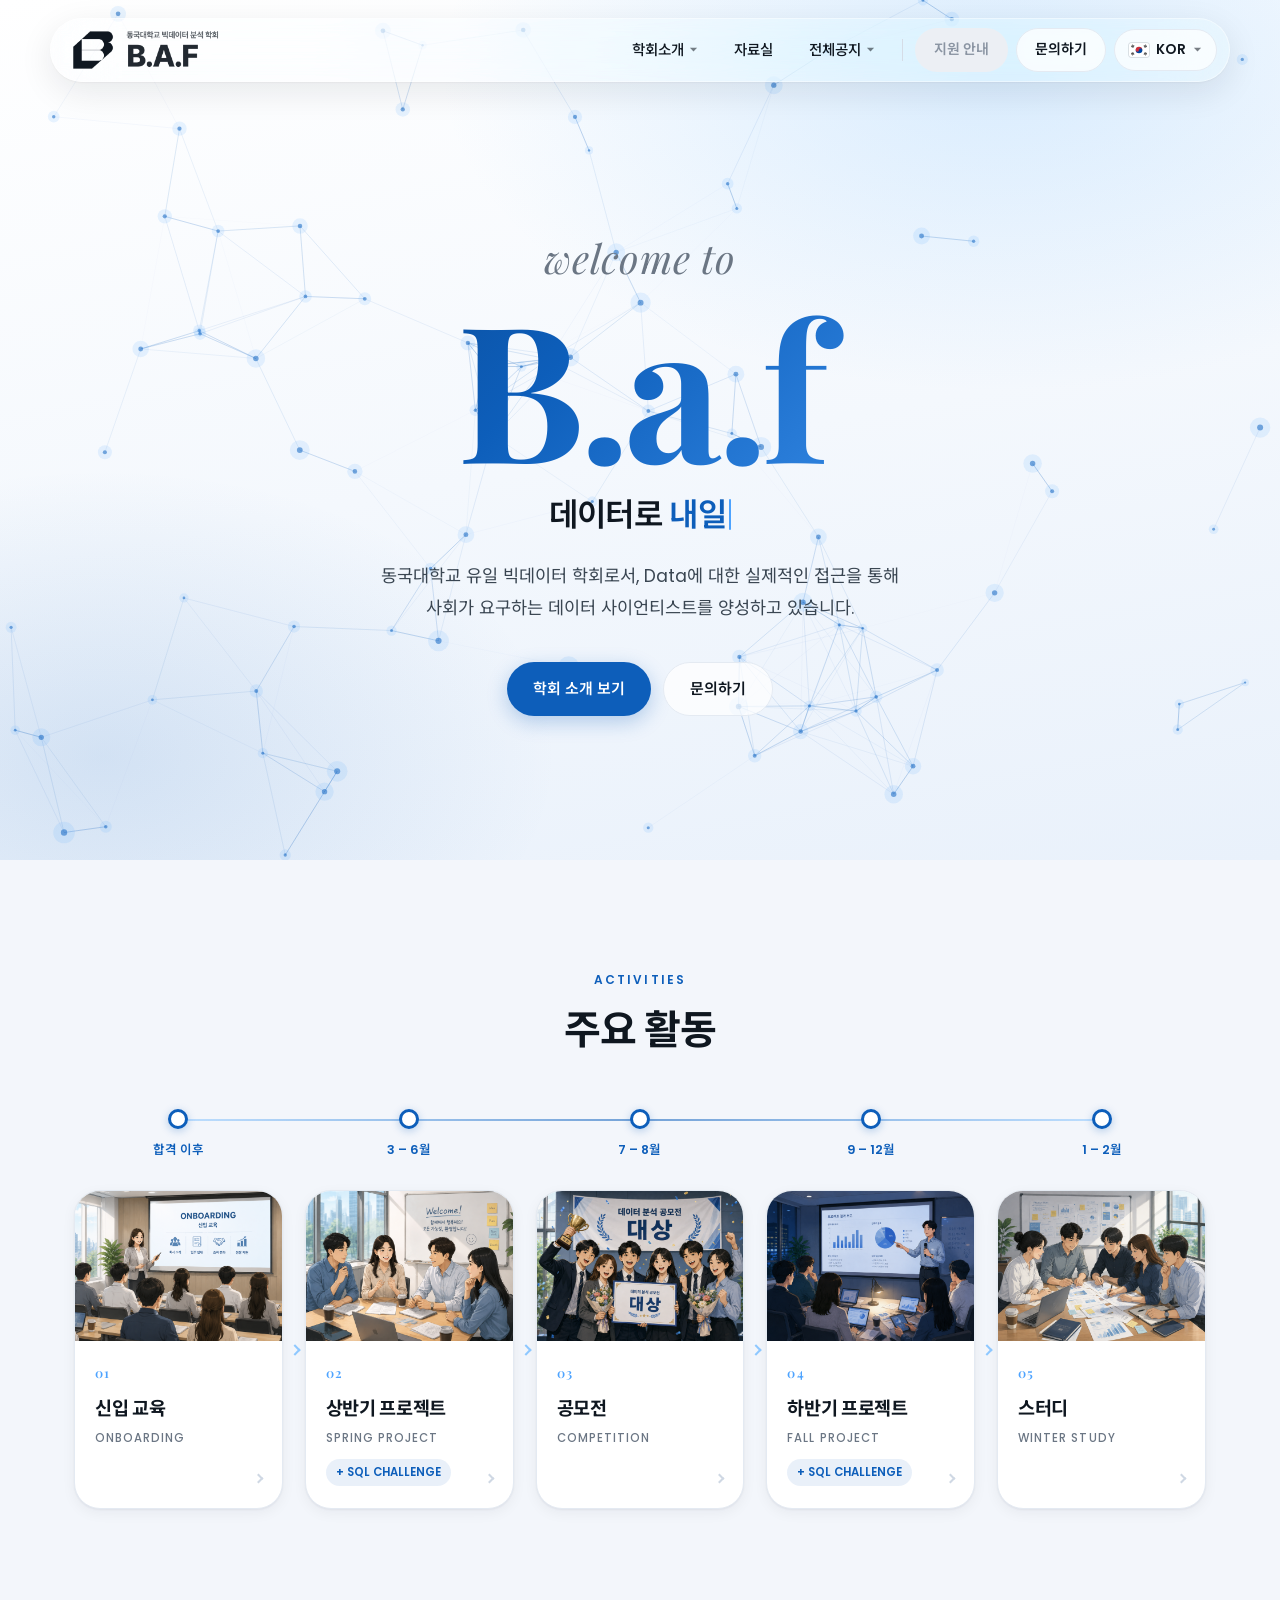
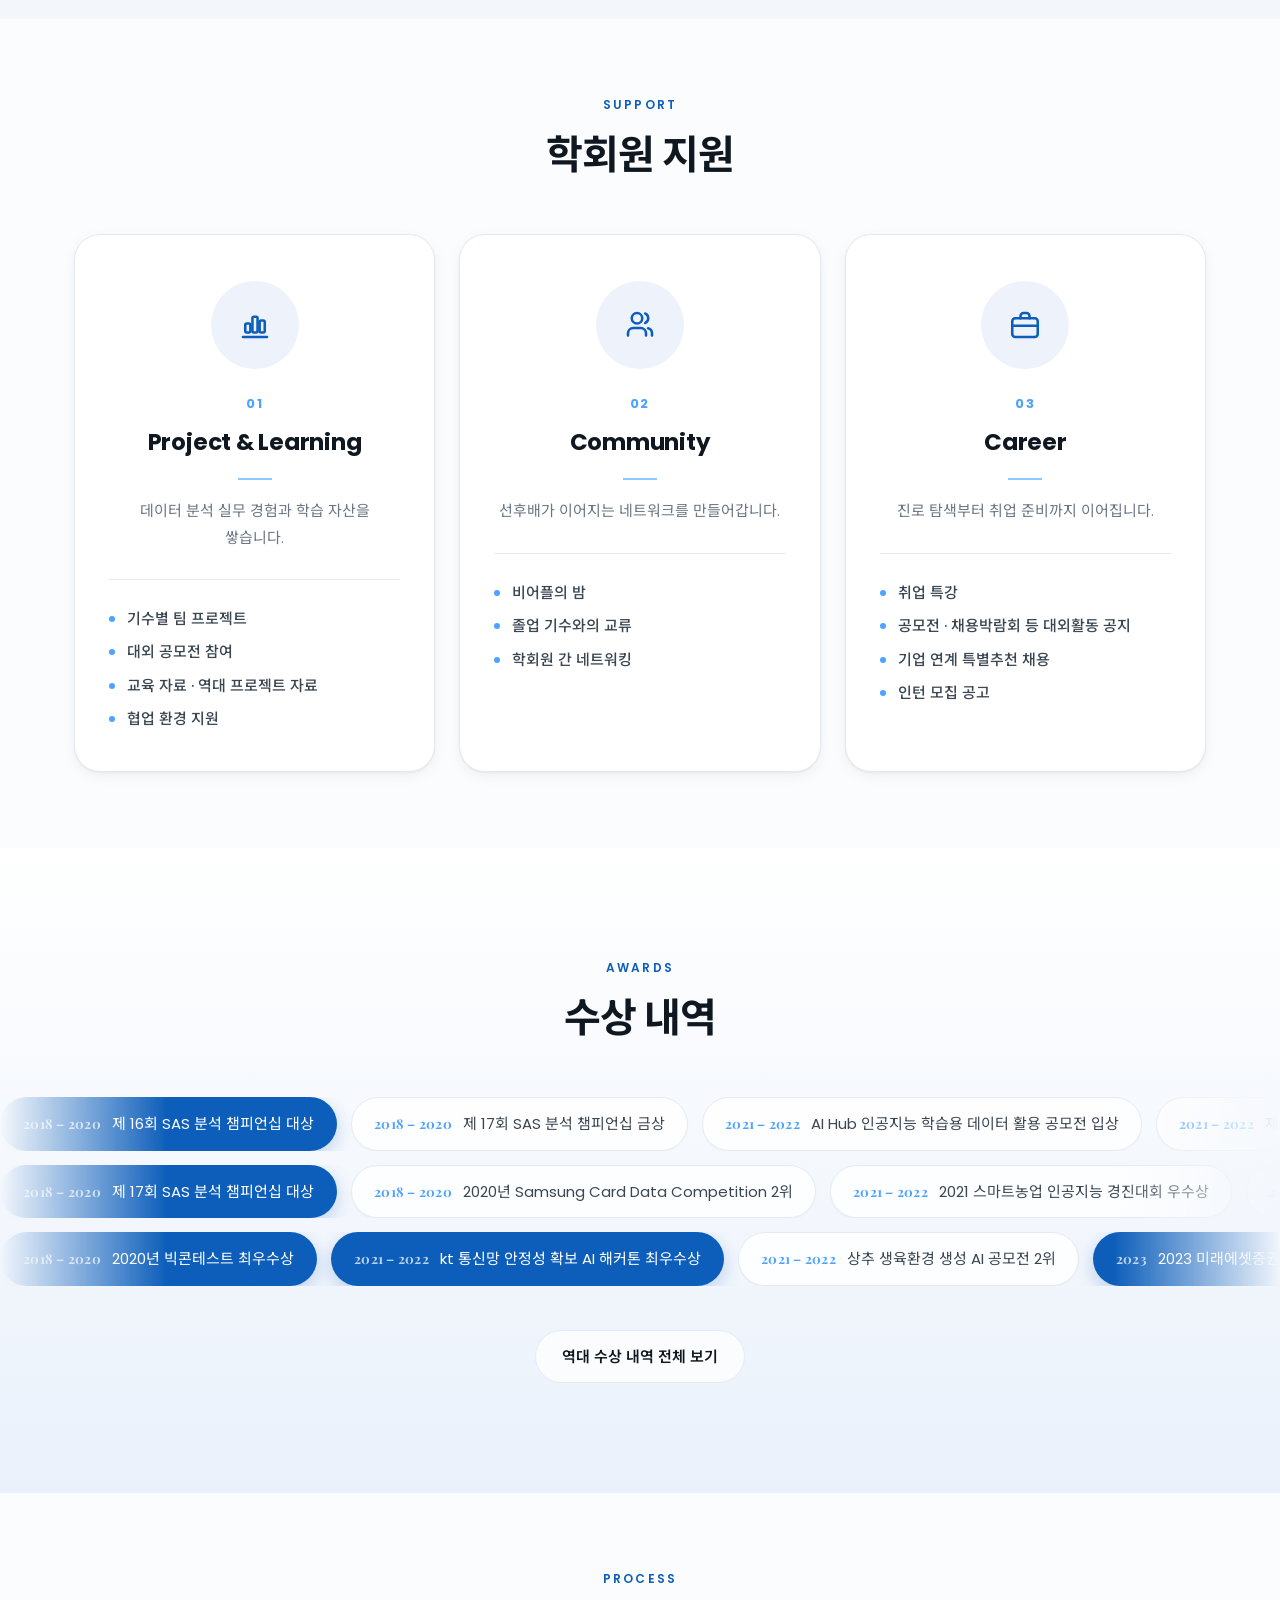
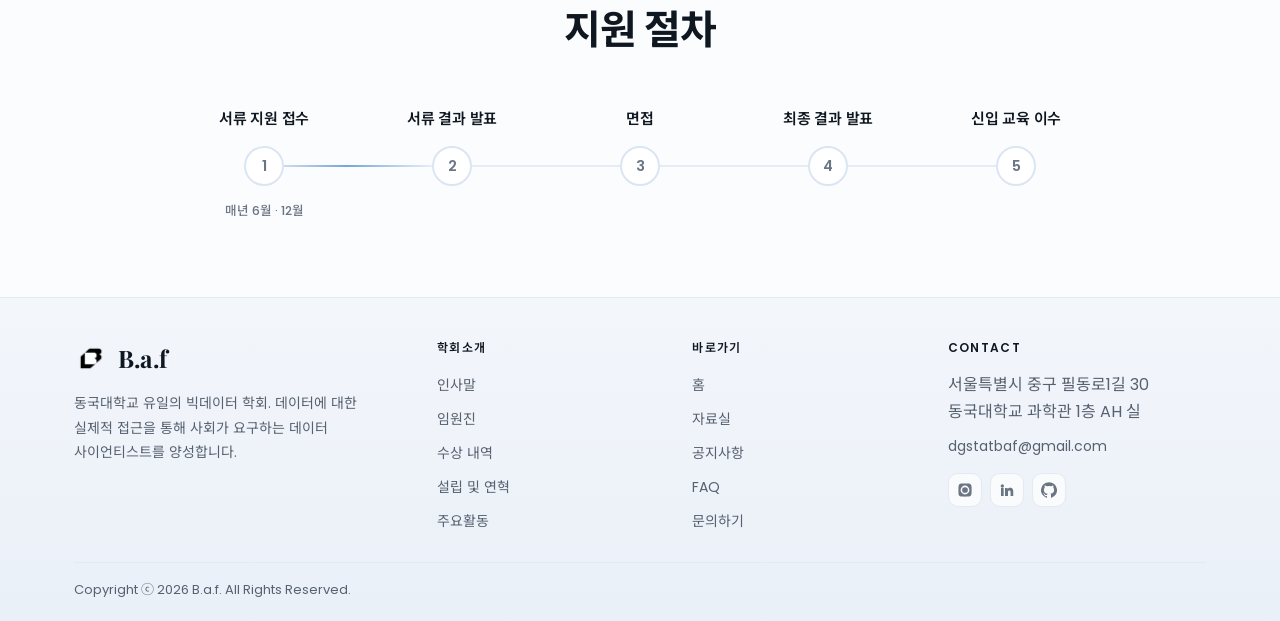
==== index.html @ b657e969 "언어 선택 버튼과 영어 번역(i18n) 추가" ====
<!DOCTYPE html>
<html lang="ko">
<head>
<meta charset="UTF-8">
<meta name="viewport" content="width=device-width, initial-scale=1">
<title>비어플 B.a.f | 동국대학교 빅데이터 학회</title>
<meta name="description" content="동국대학교 유일의 빅데이터 학회 비어플입니다. Data에 대한 실제적 접근을 통해 사회가 요구하는 데이터 사이언티스트를 양성합니다.">
<meta name="naver-site-verification" content="4816a6dfdb45df3a292ac3a0ba08df6167baad0b" />

<!-- Open Graph / 링크 공유 미리보기 -->
<meta property="og:type" content="website">
<meta property="og:site_name" content="비어플 B.a.f">
<meta property="og:title" content="비어플 B.a.f | 동국대학교 빅데이터 학회">
<meta property="og:description" content="동국대학교 유일의 빅데이터 학회 비어플입니다. Data에 대한 실제적 접근을 통해 사회가 요구하는 데이터 사이언티스트를 양성합니다.">
<meta property="og:url" content="https://dgubaf.com/">
<meta property="og:image" content="https://dgubaf.com/assets/og-baf.png">
<meta property="og:image:width" content="1200">
<meta property="og:image:height" content="630">
<meta name="twitter:card" content="summary_large_image">
<meta name="twitter:title" content="비어플 B.a.f | 동국대학교 빅데이터 학회">
<meta name="twitter:description" content="동국대학교 유일의 빅데이터 학회 비어플입니다.">
<meta name="twitter:image" content="https://dgubaf.com/assets/og-baf.png">

<link rel="icon" href="assets/favicon.png?v=2" type="image/png">
<link rel="preconnect" href="https://fonts.googleapis.com">
<link rel="preconnect" href="https://fonts.gstatic.com" crossorigin>
<link href="https://fonts.googleapis.com/css2?family=Noto+Sans+KR:wght@300;400;500;600;700&family=Playfair+Display:ital,wght@0,400;0,600;0,700;1,400&family=Poppins:wght@300;400;500;600;700&display=swap" rel="stylesheet">
<link rel="stylesheet" href="style.css?v=11">
<!-- 영어 사용자는 번역이 끝날 때까지 본문을 숨긴다 (i18n.js 가 해제, 실패해도 3초 뒤 표시) -->
<script>try{if(localStorage.getItem('baf-lang')==='eng'){var h=document.documentElement;h.classList.add('i18n-wait');setTimeout(function(){h.classList.remove('i18n-wait')},3000)}}catch(e){}</script>
<!-- Google Analytics (GA4) -->
<script async src="https://www.googletagmanager.com/gtag/js?id=G-QDEGRTZ1ZK"></script>
<script>
  window.dataLayer = window.dataLayer || [];
  function gtag(){dataLayer.push(arguments);}
  gtag('js', new Date());
  gtag('config', 'G-QDEGRTZ1ZK');
</script>
</head>
<body data-page="home">
<a class="skip" href="#main" data-i18n>본문으로 건너뛰기</a>

<div class="nav-shell">
  <div class="nav-bar">
    <a class="brand" href="index.html">
      <img src="assets/logo-wordmark.png" alt="B.a.f · 동국대학교 빅데이터 분석 학회" data-i18n-attr="alt" width="149" height="42">
    </a>

    <button class="nav-toggle" id="navToggle" type="button" aria-label="메뉴 열기" data-i18n-attr="aria-label" aria-expanded="false" aria-controls="nav">
      <span></span><span></span><span></span>
    </button>

    <nav class="nav" id="nav" aria-label="주요 메뉴" data-i18n-attr="aria-label">
      <ul class="nav-list">
        <li class="nav-item has-sub">
          <a class="nav-link" data-page="about" href="about.html"><span data-i18n>학회소개</span>
            <svg class="nav-caret" viewBox="0 0 12 12" aria-hidden="true"><path d="M6 8.6 1.2 3.8h9.6z"/></svg>
          </a>
          <ul class="nav-sub">
            <li><a href="about.html#greeting" data-i18n>인사말</a></li>
            <li><a href="about.html#members" data-i18n>임원진</a></li>
            <li><a href="about.html#awards" data-i18n>수상 내역</a></li>
            <li><a href="about.html#history" data-i18n>설립 및 연혁</a></li>
            <li><a href="about.html#activities" data-i18n>주요활동</a></li>
          </ul>
        </li>
        <li class="nav-item"><a class="nav-link" data-page="archive" href="archive.html" data-i18n>자료실</a></li>
        <li class="nav-item has-sub">
          <a class="nav-link" data-page="notice" href="notice.html"><span data-i18n>전체공지</span>
            <svg class="nav-caret" viewBox="0 0 12 12" aria-hidden="true"><path d="M6 8.6 1.2 3.8h9.6z"/></svg>
          </a>
          <ul class="nav-sub">
            <li><a href="notice.html#notice" data-i18n>공지사항</a></li>
            <li><a href="notice.html#faq">FAQ</a></li>
          </ul>
        </li>
      </ul>

      <div class="nav-actions">
        <button class="btn btn--sm btn--off" type="button" id="applyBtn" disabled data-i18n>지원 안내</button>
        <a class="btn btn--ghost btn--sm" data-page="contact" href="contact.html" data-i18n>문의하기</a>
        <div class="lang" id="langSwitch"></div>
      </div>
    </nav>
  </div>
</div>

<main id="main">

  <!-- ===== HERO ===== -->
  <section class="hero">
    <canvas id="heroCanvas" aria-hidden="true"></canvas>
    <div class="wrap hero-inner">
      <h1>
        <span class="hero-title">welcome to</span>
        <span class="hero-brand">B.a.f</span>
      </h1>
      <p class="hero-type"><span data-i18n>데이터로</span> <span class="hero-type-out" id="heroType">세상을 읽습니다</span></p>
      <p class="hero-desc" data-i18n>동국대학교 유일 빅데이터 학회로서, Data에 대한 실제적인 접근을 통해 <br>사회가 요구하는 데이터 사이언티스트를 양성하고 있습니다.</p>
      <div class="hero-actions">
        <a class="btn btn--primary" href="about.html" data-i18n>학회 소개 보기</a>
        <a class="btn btn--ghost" href="contact.html" data-i18n>문의하기</a>
      </div>
    </div>
  </section>

  <!-- ===== ACTIVITIES ===== -->
  <section class="section section--alt">
    <div class="wrap">
      <div class="section-head section-head--center reveal">
        <p class="eyebrow">Activities</p>
        <h2 class="h-section" data-i18n>주요 활동</h2>
      </div>

      <div class="act-timeline reveal" aria-hidden="true">
        <div class="act-tl-node"><span class="act-tl-dot"></span><span class="act-tl-period" data-i18n>합격 이후</span></div>
        <div class="act-tl-node"><span class="act-tl-dot"></span><span class="act-tl-period" data-i18n>3 – 6월</span></div>
        <div class="act-tl-node"><span class="act-tl-dot"></span><span class="act-tl-period" data-i18n>7 – 8월</span></div>
        <div class="act-tl-node"><span class="act-tl-dot"></span><span class="act-tl-period" data-i18n>9 – 12월</span></div>
        <div class="act-tl-node"><span class="act-tl-dot"></span><span class="act-tl-period" data-i18n>1 – 2월</span></div>
      </div>

      <div class="grid grid-5 act-flow">
        <a class="act-card reveal" href="about.html#activities" data-reveal-index="0">
          <figure>
            <img src="assets/session-onboarding.png" alt="신입 교육" data-i18n-attr="alt" loading="lazy" width="1448" height="1086">          </figure>
          <div class="act-card-body">
            <span class="act-card-num">01</span>
            <h3><span data-i18n>신입 교육</span><span class="en">Onboarding</span></h3>
          </div>
        </a>

        <a class="act-card reveal" href="about.html#activities" data-reveal-index="1">
          <figure>
            <img src="assets/session-project-1.png" alt="상반기 프로젝트" data-i18n-attr="alt" loading="lazy" width="1448" height="1086">          </figure>
          <div class="act-card-body">
            <span class="act-card-num">02</span>
            <h3><span data-i18n>상반기 프로젝트</span><span class="en">Spring Project</span></h3>
            <span class="act-side">+ SQL CHALLENGE</span>
          </div>
        </a>

        <a class="act-card reveal" href="about.html#activities" data-reveal-index="2">
          <figure>
            <img src="assets/session-competition.png" alt="공모전" data-i18n-attr="alt" loading="lazy" width="1448" height="1086">          </figure>
          <div class="act-card-body">
            <span class="act-card-num">03</span>
            <h3><span data-i18n>공모전</span><span class="en">Competition</span></h3>
          </div>
        </a>

        <a class="act-card reveal" href="about.html#activities" data-reveal-index="3">
          <figure>
            <img src="assets/session-project-2.png" alt="하반기 프로젝트" data-i18n-attr="alt" loading="lazy" width="1448" height="1086">          </figure>
          <div class="act-card-body">
            <span class="act-card-num">04</span>
            <h3><span data-i18n>하반기 프로젝트</span><span class="en">Fall Project</span></h3>
            <span class="act-side">+ SQL CHALLENGE</span>
          </div>
        </a>

        <a class="act-card reveal" href="about.html#activities" data-reveal-index="4">
          <figure>
            <img src="assets/session-study.png" alt="스터디" data-i18n-attr="alt" loading="lazy" width="1448" height="1086">          </figure>
          <div class="act-card-body">
            <span class="act-card-num">05</span>
            <h3><span data-i18n>스터디</span><span class="en">Winter Study</span></h3>
          </div>
        </a>
      </div>
    </div>
  </section>

  <!-- ===== SUPPORT ===== -->
  <section class="section section--tight">
    <div class="wrap">
      <div class="section-head section-head--center reveal">
        <p class="eyebrow">Support</p>
        <h2 class="h-section" data-i18n>학회원 지원</h2>
      </div>

      <div class="support-cats">
        <article class="cat">
          <span class="cat-icon" aria-hidden="true">
            <svg viewBox="0 0 24 24" fill="none" stroke="currentColor" stroke-width="1.7" stroke-linecap="round" stroke-linejoin="round"><path d="M4 20h16"/><rect x="5.5" y="11" width="3.4" height="6" rx="1"/><rect x="10.3" y="6.5" width="3.4" height="10.5" rx="1"/><rect x="15.1" y="9" width="3.4" height="8" rx="1"/></svg>
          </span>
          <div class="cat-head">
            <span class="cat-num">01</span>
            <h3>Project & Learning</h3>
            <p data-i18n>데이터 분석 실무 경험과 학습 자산을 쌓습니다.</p>
          </div>
          <ul class="cat-list">
            <li data-i18n>기수별 팀 프로젝트</li>
            <li data-i18n>대외 공모전 참여</li>
            <li data-i18n>교육 자료 · 역대 프로젝트 자료</li>
            <li data-i18n>협업 환경 지원</li>
          </ul>
        </article>

        <article class="cat">
          <span class="cat-icon" aria-hidden="true">
            <svg viewBox="0 0 24 24" fill="none" stroke="currentColor" stroke-width="1.7" stroke-linecap="round" stroke-linejoin="round"><path d="M16 19v-1.5a3.5 3.5 0 0 0-3.5-3.5h-5A3.5 3.5 0 0 0 4 17.5V19"/><circle cx="10" cy="7.5" r="3.5"/><path d="M20 19v-1.4a3.5 3.5 0 0 0-2.6-3.4"/><path d="M15.4 4.3a3.5 3.5 0 0 1 0 6.4"/></svg>
          </span>
          <div class="cat-head">
            <span class="cat-num">02</span>
            <h3>Community</h3>
            <p data-i18n>선후배가 이어지는 네트워크를 만들어갑니다.</p>
          </div>
          <ul class="cat-list">
            <li data-i18n>비어플의 밤</li>
            <li data-i18n>졸업 기수와의 교류</li>
            <li data-i18n>학회원 간 네트워킹</li>
          </ul>
        </article>

        <article class="cat">
          <span class="cat-icon" aria-hidden="true">
            <svg viewBox="0 0 24 24" fill="none" stroke="currentColor" stroke-width="1.7" stroke-linecap="round" stroke-linejoin="round"><rect x="3.5" y="7.5" width="17" height="12.5" rx="2"/><path d="M9 7.5V6a2 2 0 0 1 2-2h2a2 2 0 0 1 2 2v1.5"/><path d="M3.5 12.5h17"/></svg>
          </span>
          <div class="cat-head">
            <span class="cat-num">03</span>
            <h3>Career</h3>
            <p data-i18n>진로 탐색부터 취업 준비까지 이어집니다.</p>
          </div>
          <ul class="cat-list">
            <li data-i18n>취업 특강</li>
            <li data-i18n>공모전 · 채용박람회 등 대외활동 공지</li>
            <li data-i18n>기업 연계 특별추천 채용</li>
            <li data-i18n>인턴 모집 공고</li>
          </ul>
        </article>
      </div>
    </div>
  </section>

  <!-- ===== AWARDS HIGHLIGHT ===== -->
  <section class="section section--tinted awards-marquee">
    <div class="wrap">
      <div class="section-head section-head--center reveal">
        <p class="eyebrow">Awards</p>
        <h2 class="h-section" data-i18n="home.awards">수상 내역</h2>
      </div>
    </div>

    <div class="mq" id="awardsMarquee" aria-hidden="true"></div>

    <div class="wrap">
      <p style="text-align:center;margin-top:44px" class="reveal">
        <a class="btn btn--ghost" href="about.html#awards" data-i18n>역대 수상 내역 전체 보기</a>
      </p>
    </div>
  </section>

  <!-- ===== 지원 절차 ===== -->
  <section class="section section--tight" id="process">
    <div class="wrap">
      <div class="section-head section-head--center reveal">
        <p class="eyebrow">Process</p>
        <h2 class="h-section" data-i18n>지원 절차</h2>
      </div>

      <ol class="flow reveal">
        <span class="flow-rail" aria-hidden="true"></span>
        <li>
          <span class="flow-label" data-i18n>서류 지원 접수</span>
          <span class="flow-dot"><b>1</b></span>
          <span class="flow-meta" data-i18n>매년 6월 · 12월</span>
        </li>
        <li>
          <span class="flow-label" data-i18n>서류 결과 발표</span>
          <span class="flow-dot"><b>2</b></span>
          <span class="flow-meta"></span>
        </li>
        <li>
          <span class="flow-label" data-i18n>면접</span>
          <span class="flow-dot"><b>3</b></span>
          <span class="flow-meta"></span>
        </li>
        <li>
          <span class="flow-label" data-i18n>최종 결과 발표</span>
          <span class="flow-dot"><b>4</b></span>
          <span class="flow-meta"></span>
        </li>
        <li>
          <span class="flow-label" data-i18n>신입 교육 이수</span>
          <span class="flow-dot"><b>5</b></span>
          <span class="flow-meta"></span>
        </li>
      </ol>
    </div>
  </section>


</main>

<footer class="footer">
  <div class="wrap">
    <div class="footer-top">
      <div>
        <a class="brand" href="index.html">
          <img src="assets/logo.png" alt="B.a.f 로고" data-i18n-attr="alt" width="40" height="37">
          <span class="brand-text">B.a.f</span>
        </a>
        <p class="footer-desc" data-i18n>동국대학교 유일의 빅데이터 학회. 데이터에 대한 실제적 접근을 통해 사회가 요구하는 데이터 사이언티스트를 양성합니다.</p>
      </div>

      <div>
        <h4 data-i18n>학회소개</h4>
        <ul class="footer-links">
          <li><a href="about.html#greeting" data-i18n>인사말</a></li>
          <li><a href="about.html#members" data-i18n>임원진</a></li>
          <li><a href="about.html#awards" data-i18n>수상 내역</a></li>
          <li><a href="about.html#history" data-i18n>설립 및 연혁</a></li>
          <li><a href="about.html#activities" data-i18n>주요활동</a></li>
        </ul>
      </div>

      <div>
        <h4 data-i18n>바로가기</h4>
        <ul class="footer-links">
          <li><a href="index.html" data-i18n>홈</a></li>
          <li><a href="archive.html" data-i18n>자료실</a></li>
          <li><a href="notice.html#notice" data-i18n>공지사항</a></li>
          <li><a href="notice.html#faq">FAQ</a></li>
          <li><a href="contact.html" data-i18n>문의하기</a></li>
        </ul>
      </div>

      <div>
        <h4>Contact</h4>
        <ul class="footer-links">
          <li data-i18n>서울특별시 중구 필동로1길 30<br>동국대학교 과학관 1층 AH 실</li>
          <li><a href="mailto:dgstatbaf@gmail.com">dgstatbaf@gmail.com</a></li>
          <li class="footer-social">
            <a href="https://www.instagram.com/bafdgu/" target="_blank" rel="noopener" aria-label="Instagram">
              <svg viewBox="0 0 24 24" aria-hidden="true"><path d="M12 2.2c3.2 0 3.6 0 4.9.1 1.2.1 1.8.2 2.2.4.6.2 1 .5 1.4.9.4.4.7.8.9 1.4.2.4.4 1 .4 2.2.1 1.3.1 1.7.1 4.9s0 3.6-.1 4.9c-.1 1.2-.2 1.8-.4 2.2-.2.6-.5 1-.9 1.4-.4.4-.8.7-1.4.9-.4.2-1 .4-2.2.4-1.3.1-1.7.1-4.9.1s-3.6 0-4.9-.1c-1.2-.1-1.8-.2-2.2-.4-.6-.2-1-.5-1.4-.9-.4-.4-.7-.8-.9-1.4-.2-.4-.4-1-.4-2.2C2.2 15.6 2.2 15.2 2.2 12s0-3.6.1-4.9c.1-1.2.2-1.8.4-2.2.2-.6.5-1 .9-1.4.4-.4.8-.7 1.4-.9.4-.2 1-.4 2.2-.4C8.4 2.2 8.8 2.2 12 2.2zm0 3.2A6.6 6.6 0 1 0 18.6 12 6.6 6.6 0 0 0 12 5.4zm0 10.9A4.3 4.3 0 1 1 16.3 12 4.3 4.3 0 0 1 12 16.3zm6.8-11.1a1.5 1.5 0 1 1-1.5-1.5 1.5 1.5 0 0 1 1.5 1.5z"/></svg>
            </a>
            <a href="https://www.linkedin.com/company/dgu-baf/" target="_blank" rel="noopener" aria-label="LinkedIn">
              <svg viewBox="0 0 24 24" aria-hidden="true"><path d="M4.98 3.5a2.5 2.5 0 1 1 0 5 2.5 2.5 0 0 1 0-5zM3 9h4v12H3V9zm6 0h3.8v1.7h.05c.53-1 1.83-2.05 3.76-2.05 4.02 0 4.76 2.65 4.76 6.1V21h-4v-5.4c0-1.29-.02-2.95-1.8-2.95-1.8 0-2.08 1.4-2.08 2.86V21H9V9z"/></svg>
            </a>
            <a href="https://github.com/DGU-BAF" target="_blank" rel="noopener" aria-label="GitHub">
              <svg viewBox="0 0 24 24" aria-hidden="true"><path d="M12 .3a12 12 0 0 0-3.79 23.4c.6.11.82-.26.82-.58v-2.03c-3.34.72-4.04-1.61-4.04-1.61-.55-1.39-1.34-1.76-1.34-1.76-1.09-.75.08-.73.08-.73 1.2.08 1.84 1.24 1.84 1.24 1.07 1.83 2.81 1.3 3.5.99.11-.78.42-1.31.76-1.61-2.67-.3-5.47-1.33-5.47-5.93 0-1.31.47-2.38 1.24-3.22-.13-.3-.54-1.52.11-3.18 0 0 1.01-.32 3.3 1.23a11.5 11.5 0 0 1 6.01 0c2.29-1.55 3.3-1.23 3.3-1.23.65 1.66.24 2.88.12 3.18.77.84 1.23 1.91 1.23 3.22 0 4.61-2.8 5.62-5.48 5.92.43.37.81 1.1.81 2.22v3.29c0 .32.22.7.83.58A12 12 0 0 0 12 .3z"/></svg>
            </a>
          </li>
        </ul>
      </div>
    </div>

    <div class="footer-bottom">
      <p>Copyright ⓒ <span id="year">2025</span> B.a.f. All Rights Reserved.</p>
    </div>
  </div>
</footer>

<script src="i18n.js?v=1"></script>
<script src="supabase-config.js?v=2"></script>
<script src="script.js?v=11"></script>
</body>
</html>
---- style.css ----
/* ============================================================
   B.a.f — Dongguk University Big Data Association
   공통 스타일시트
   ============================================================ */

/* ---------- Tokens ---------- */
:root{
  --bg:#fbfcfe;
  --bg-alt:#f3f6fb;
  --surface:#ffffff;
  --ink:#0f1720;
  --ink-2:#3a4652;
  --muted:#6b7684;
  --blue:#0d5eba;
  --blue-2:#4da3ff;
  --blue-3:#8ec8ff;
  --tint:#eaf1fb;
  --line:#e4eaf2;
  --shadow-sm:0 1px 2px rgba(15,23,32,.05), 0 4px 14px rgba(15,23,32,.05);
  --shadow-md:0 2px 6px rgba(15,23,32,.06), 0 14px 40px rgba(15,23,32,.08);
  --shadow-lg:0 4px 12px rgba(13,94,186,.08), 0 24px 60px rgba(13,94,186,.12);
  --wrap:1180px;
  --nav-h:64px;
  --nav-top:18px;
  --r-sm:12px;
  --r-md:18px;
  --r-lg:26px;
  --sans:'Poppins','Noto Sans KR',-apple-system,BlinkMacSystemFont,'Segoe UI',sans-serif;
  --serif:'Playfair Display',Georgia,serif;
  --ease:cubic-bezier(.22,.61,.36,1);
}

/* ---------- Reset ---------- */
*,*::before,*::after{box-sizing:border-box}
html{-webkit-text-size-adjust:100%;scroll-behavior:smooth;scroll-padding-top:170px}
body{
  margin:0;
  font-family:var(--sans);
  font-size:16px;
  line-height:1.7;
  color:var(--ink-2);
  background:var(--bg);
  -webkit-font-smoothing:antialiased;
  overflow-x:hidden;
  word-break:keep-all;       /* 한국어 어절(공백) 단위로 줄바꿈 */
  overflow-wrap:break-word;  /* 긴 URL 등은 넘치지 않게 */
}
h1,h2,h3,h4,p,ul,ol,figure{margin:0}
ul,ol{padding:0;list-style:none}
img{max-width:100%;height:auto;display:block}
a{color:inherit;text-decoration:none}
button,input,textarea,select{font:inherit;color:inherit}
button{cursor:pointer;background:none;border:0;padding:0}
svg{display:block}
:focus-visible{outline:2px solid var(--blue);outline-offset:3px;border-radius:4px}

.skip{
  position:absolute;left:-9999px;top:0;z-index:999;
  background:var(--blue);color:#fff;padding:12px 20px;border-radius:0 0 var(--r-sm) 0;
}
.skip:focus{left:0}

/* ---------- Layout primitives ---------- */
.wrap{width:100%;max-width:var(--wrap);margin:0 auto;padding:0 24px}
.section{padding:110px 0}
.section--tight{padding:76px 0}
.section--flush{padding-top:36px}
.section--alt{background:var(--bg-alt)}
.section--tinted{background:linear-gradient(180deg,#fff 0%,var(--tint) 100%)}

.eyebrow{
  font-size:12px;font-weight:600;letter-spacing:.18em;text-transform:uppercase;
  color:var(--blue);margin-bottom:14px;
}
.h-section{
  font-size:clamp(26px,3.2vw,40px);line-height:1.32;font-weight:700;
  color:var(--ink);letter-spacing:-.02em;
}
.section-head{margin-bottom:52px}
.section-head--center{text-align:center}

.lead{font-size:clamp(17px,1.8vw,20px);line-height:1.85;color:var(--ink-2)}

/* ---------- Buttons ---------- */
.btn{
  display:inline-flex;align-items:center;justify-content:center;gap:8px;
  padding:13px 26px;border-radius:999px;font-size:15px;font-weight:600;
  transition:transform .25s var(--ease),box-shadow .25s var(--ease),background .25s var(--ease),color .25s var(--ease);
  white-space:nowrap;
}
.btn svg{width:16px;height:16px;fill:currentColor}
.btn--primary{background:var(--blue);color:#fff;box-shadow:0 6px 20px rgba(13,94,186,.28)}
.btn--primary:hover{transform:translateY(-2px);box-shadow:0 12px 30px rgba(13,94,186,.34)}
.btn--ghost{background:rgba(255,255,255,.72);color:var(--ink);border:1px solid var(--line);backdrop-filter:blur(8px)}
.btn--ghost:hover{transform:translateY(-2px);background:#fff;box-shadow:var(--shadow-sm)}
.btn--sm{padding:9px 18px;font-size:14px}
/* 지원을 받지 않는 상태 — 아무 반응 없는 회색 버튼 */
.btn--off,.btn--off:hover,.btn--off:focus{
  background:#eceff4;color:#8a94a2;border:1px solid transparent;
  box-shadow:none;transform:none;cursor:default;
}

/* ============================================================
   NAVIGATION — floating translucent pill
   ============================================================ */
.nav-shell{
  position:fixed;top:var(--nav-top);left:0;right:0;z-index:100;
  display:flex;justify-content:center;pointer-events:none;
  padding:0 16px;
}
.nav-bar{
  pointer-events:auto;
  width:100%;max-width:var(--wrap);
  height:var(--nav-h);
  display:flex;align-items:center;gap:20px;
  padding:0 12px 0 20px;
  border-radius:999px;
  background:rgba(255,255,255,.2);
  border:1px solid rgba(255,255,255,.44);
  box-shadow:0 1px 2px rgba(15,23,32,.04), 0 10px 34px rgba(15,23,32,.09);
  backdrop-filter:blur(30px) saturate(200%);
  -webkit-backdrop-filter:blur(30px) saturate(200%);
  transition:background .3s var(--ease),box-shadow .3s var(--ease),border-color .3s var(--ease);
}
.is-scrolled .nav-bar{
  background:rgba(255,255,255,.36);
  box-shadow:0 1px 2px rgba(15,23,32,.05), 0 14px 44px rgba(15,23,32,.12);
}
@supports not ((backdrop-filter:blur(1px)) or (-webkit-backdrop-filter:blur(1px))){
  .nav-bar{background:rgba(255,255,255,.86)}
}

.brand{display:flex;align-items:center;gap:10px;flex-shrink:0}
.brand img{width:34px;height:auto}
/* 네비게이션은 가로형 워드마크 */
.nav-bar .brand img{width:auto;height:42px}
.brand-text{
  font-family:var(--serif);font-size:21px;font-weight:700;color:var(--ink);letter-spacing:.01em;
}

.nav{margin-left:auto;display:flex;align-items:center;gap:24px}
.nav-actions{display:flex;align-items:center;gap:8px;position:relative}
.nav-actions::before{
  content:'';position:absolute;left:-13px;top:50%;transform:translateY(-50%);
  width:1px;height:22px;background:#d5dce6;
}
.nav-actions .btn--ghost.is-active{background:var(--blue);color:#fff;border-color:transparent}

/* 언어 선택 */
.lang{position:relative}
.lang-btn{
  display:inline-flex;align-items:center;gap:7px;
  padding:9px 14px;border-radius:999px;
  font-size:13.5px;font-weight:600;letter-spacing:.02em;color:var(--ink);
  background:rgba(255,255,255,.72);border:1px solid var(--line);
  transition:background .22s var(--ease),box-shadow .22s var(--ease);
}
.lang-btn:hover{background:#fff;box-shadow:var(--shadow-sm)}
.lang.is-open .nav-caret{transform:rotate(180deg)}
.flag{width:20px;height:14px;border-radius:3px;box-shadow:0 0 0 1px rgba(15,23,32,.12);flex-shrink:0}
.lang-menu{
  position:absolute;top:calc(100% + 12px);right:0;
  min-width:168px;padding:8px;
  background:rgba(255,255,255,.82);
  border:1px solid rgba(255,255,255,.8);
  border-radius:var(--r-md);
  box-shadow:var(--shadow-md);
  backdrop-filter:blur(20px) saturate(180%);
  -webkit-backdrop-filter:blur(20px) saturate(180%);
  opacity:0;visibility:hidden;transform:translateY(-6px);
  transition:opacity .22s var(--ease),transform .22s var(--ease),visibility .22s;
}
.lang.is-open .lang-menu{opacity:1;visibility:visible;transform:none}
.lang-menu button{
  display:flex;align-items:center;gap:10px;width:100%;
  padding:9px 12px;border-radius:10px;
  font-size:14px;font-weight:600;color:var(--ink-2);text-align:left;
  transition:background .18s,color .18s;
}
.lang-menu button small{margin-left:auto;font-size:12.5px;font-weight:400;color:var(--muted)}
.lang-menu button:hover{background:var(--tint);color:var(--blue)}
.lang-menu button[aria-checked="true"]{color:var(--blue)}

/* 영어 사용자가 번역 전 한국어를 잠깐 보지 않도록 (i18n.js 가 해제) */
.i18n-wait body{visibility:hidden}

/* 영어 모드: 한국어 제목 옆 영문 보조 표기는 번역된 제목과 겹치므로 숨긴다 */
html[lang="en"] .act-card-body h3 [data-i18n] + .en,
html[lang="en"] .row-title [data-i18n] + em,
html[lang="en"] .prof-photo figcaption em{display:none}
/* 영문 기간 배지는 길이가 제각각이라 폭을 맞춰 제목 시작선을 정렬한다 */
html[lang="en"] .rows .row-badge{min-width:132px}
html[lang="en"] .mat-item .row-badge{min-width:118px}

/* 지원 안내 팝오버 */
.nav-list{display:flex;align-items:center;gap:4px}
.nav-item{position:relative}
.nav-link{
  display:flex;align-items:center;gap:5px;
  padding:9px 16px;border-radius:999px;
  font-size:14.5px;font-weight:500;color:var(--ink);
  transition:background .22s var(--ease),color .22s var(--ease);
}
.nav-link:hover{background:rgba(13,94,186,.08);color:var(--blue)}
.nav-link.is-active{background:var(--blue);color:#fff}
.nav-link.is-active:hover{background:var(--blue);color:#fff}
.nav-caret{width:9px;height:9px;fill:currentColor;opacity:.55;transition:transform .25s var(--ease)}
.nav-item:hover .nav-caret{transform:rotate(180deg)}

.nav-sub{
  position:absolute;top:calc(100% + 12px);left:50%;transform:translateX(-50%) translateY(-6px);
  min-width:172px;padding:8px;
  background:rgba(255,255,255,.82);
  border:1px solid rgba(255,255,255,.8);
  border-radius:var(--r-md);
  box-shadow:var(--shadow-md);
  backdrop-filter:blur(20px) saturate(180%);
  -webkit-backdrop-filter:blur(20px) saturate(180%);
  opacity:0;visibility:hidden;
  transition:opacity .22s var(--ease),transform .22s var(--ease),visibility .22s;
}
.nav-sub::before{content:'';position:absolute;top:-12px;left:0;right:0;height:12px}
.nav-item:hover .nav-sub,.nav-item:focus-within .nav-sub{
  opacity:1;visibility:visible;transform:translateX(-50%) translateY(0);
}
.nav-sub a{
  display:block;padding:9px 14px;border-radius:10px;
  font-size:14px;color:var(--ink-2);transition:background .18s,color .18s;
}
.nav-sub a:hover{background:var(--tint);color:var(--blue)}

.nav-toggle{
  display:none;width:42px;height:42px;border-radius:999px;
  align-items:center;justify-content:center;flex-direction:column;gap:5px;
  margin-left:auto;
}
.nav-toggle span{
  display:block;width:18px;height:2px;border-radius:2px;background:var(--ink);
  transition:transform .3s var(--ease),opacity .2s var(--ease);
}
.nav-open .nav-toggle span:nth-child(1){transform:translateY(7px) rotate(45deg)}
.nav-open .nav-toggle span:nth-child(2){opacity:0}
.nav-open .nav-toggle span:nth-child(3){transform:translateY(-7px) rotate(-45deg)}

/* ============================================================
   HERO — particle network
   ============================================================ */
.hero{
  position:relative;
  min-height:min(100svh,860px);
  display:flex;align-items:center;
  padding:calc(var(--nav-h) + 80px) 0 90px;
  overflow:hidden;
  background:
    radial-gradient(900px 520px at 78% 8%, rgba(141,200,255,.30), transparent 62%),
    radial-gradient(760px 480px at 8% 88%, rgba(13,94,186,.13), transparent 60%),
    linear-gradient(170deg,#ffffff 0%,#f4f8fd 52%,#e9f1fb 100%);
}
#heroCanvas{position:absolute;inset:0;width:100%;height:100%;display:block}
.hero-inner{position:relative;z-index:2;text-align:center;width:100%}
/* 첫 화면 로드 시 요소가 하나씩 등장 */
.hero-inner > h1,
.hero-inner > .hero-type,
.hero-inner > .hero-desc,
.hero-inner > .hero-actions{animation:heroReveal .8s var(--ease) both}
.hero-inner > h1{animation-delay:.08s}
.hero-inner > .hero-type{animation-delay:.26s}
.hero-inner > .hero-desc{animation-delay:.44s}
.hero-inner > .hero-actions{animation-delay:.62s}
@keyframes heroReveal{from{opacity:0;transform:translateY(22px)}to{opacity:1;transform:none}}
.hero-kicker{
  display:inline-block;
  padding:7px 16px;border-radius:999px;
  background:rgba(255,255,255,.66);border:1px solid rgba(255,255,255,.85);
  backdrop-filter:blur(10px);-webkit-backdrop-filter:blur(10px);
  font-size:12.5px;font-weight:600;letter-spacing:.14em;text-transform:uppercase;color:var(--blue);
}
.hero-title{
  display:block;
  margin-top:26px;
  font-family:var(--serif);font-weight:400;font-style:italic;
  font-size:clamp(24px,3.4vw,40px);color:var(--muted);letter-spacing:.02em;
}
.hero-brand{
  display:block;
  font-family:var(--serif);font-weight:700;
  font-size:clamp(76px,15vw,190px);line-height:.92;letter-spacing:-.03em;
  background:linear-gradient(135deg,#0a3f80 0%,#0d5eba 42%,#4da3ff 100%);
  -webkit-background-clip:text;background-clip:text;color:transparent;
  margin:6px 0 4px;
}
/* 타이핑되는 태그라인 */
.hero-type{
  margin-top:20px;
  font-size:clamp(19px,2.6vw,32px);font-weight:600;letter-spacing:-.02em;
  color:var(--ink);line-height:1.4;
  min-height:1.4em;                 /* 글자 수가 바뀌어도 레이아웃이 흔들리지 않게 */
}
.hero-type-out{color:var(--blue)}
.hero-type-out::after{
  content:'';display:inline-block;
  width:.09em;height:.98em;margin-left:.08em;vertical-align:-.14em;
  background:var(--blue-2);border-radius:1px;
  animation:caret 1.05s steps(1) infinite;
}
@keyframes caret{50%{opacity:0}}

.hero-desc{
  max-width:56ch;margin:22px auto 0;
  font-size:clamp(15px,1.6vw,17.5px);line-height:1.85;color:var(--ink-2);
}
.hero-actions{display:flex;justify-content:center;gap:12px;margin-top:38px;flex-wrap:wrap}
/* ---------- Page hero (sub pages) ---------- */
.page-hero{
  position:relative;padding:calc(var(--nav-h) + 92px) 0 40px;
  background:
    radial-gradient(760px 420px at 82% 0%, rgba(141,200,255,.28), transparent 62%),
    linear-gradient(180deg,#ffffff 0%,#f2f7fd 100%);
  border-bottom:1px solid var(--line);
  overflow:hidden;
}
.page-hero .wrap{position:relative;z-index:1}
/* 제목 옆에 짧은 소개를 두는 페이지 헤더 */
.page-hero--split .wrap{
  display:grid;grid-template-columns:auto 1fr;gap:88px;align-items:end;
}
.page-hero-note{
  font-size:15.5px;line-height:1.85;color:var(--ink-2);max-width:46ch;padding-bottom:6px;
}
.page-hero-note strong{font-weight:700;color:var(--ink)}

.page-hero-title{
  font-size:clamp(34px,5vw,58px);font-weight:700;letter-spacing:-.025em;color:var(--ink);line-height:1.2;
}
.page-hero-deco{
  position:absolute;right:-90px;top:-70px;width:420px;height:420px;
  background:radial-gradient(circle,rgba(13,94,186,.16),transparent 66%);
  border-radius:50%;filter:blur(12px);pointer-events:none;
}

/* ---------- Breadcrumb / sub tabs ---------- */
.subtabs{
  position:sticky;top:calc(var(--nav-top) + var(--nav-h) + 10px);z-index:40;
  display:flex;justify-content:center;padding:8px 16px 0;
  pointer-events:none;
}
.subtabs-inner{
  position:relative;pointer-events:auto;
  padding:6px;border-radius:999px;
  background:rgba(255,255,255,.6);border:1px solid rgba(255,255,255,.75);
  box-shadow:var(--shadow-sm);
  backdrop-filter:blur(18px) saturate(180%);-webkit-backdrop-filter:blur(18px) saturate(180%);
  max-width:100%;
}
.subtabs-scroll{
  display:flex;gap:4px;
  overflow-x:auto;max-width:100%;scrollbar-width:none;
}
.subtabs-scroll::-webkit-scrollbar{display:none}

/* 알약 위쪽 테두리를 따라가는 스크롤 진행 바 */
.subtabs-progress{
  position:absolute;top:-1px;left:18px;right:18px;height:3px;
  border-radius:999px;background:rgba(13,94,186,.14);overflow:hidden;
}
.subtabs-progress i{
  display:block;height:100%;width:0;border-radius:999px;
  background:linear-gradient(90deg,var(--blue),var(--blue-2));
}
.subtabs a{
  padding:9px 18px;border-radius:999px;font-size:14px;font-weight:500;color:var(--muted);
  white-space:nowrap;transition:background .2s,color .2s;
}
.subtabs a:hover{color:var(--blue);background:rgba(13,94,186,.07)}
.subtabs a.is-active{background:var(--blue);color:#fff}

/* ---------- Cards & grids ---------- */
.grid{display:grid;gap:22px}
.grid-2{grid-template-columns:repeat(2,1fr)}
.grid-5{grid-template-columns:repeat(5,1fr)}

.card{
  background:var(--surface);border:1px solid var(--line);border-radius:var(--r-lg);
  padding:30px;box-shadow:var(--shadow-sm);
  transition:transform .32s var(--ease),box-shadow .32s var(--ease),border-color .32s var(--ease);
}
.card:hover{transform:translateY(-4px);box-shadow:var(--shadow-md);border-color:#d3e2f5}
.card h3{font-size:18px;font-weight:600;color:var(--ink);margin-bottom:10px}
.card p{font-size:14.5px;color:var(--muted);line-height:1.75}
.card h3 .en{
  display:block;margin-top:4px;
  font-size:12px;font-weight:500;letter-spacing:.06em;color:var(--muted);
}

/* 섹션 안의 소제목 */
.sub-label{
  margin-bottom:18px;
  font-size:13px;font-weight:600;letter-spacing:.06em;color:var(--ink);
}
.row-title em{
  font-style:normal;margin-left:8px;
  font-size:12px;font-weight:500;letter-spacing:.06em;color:var(--muted);
}

/* activity cards with photo */
.act-card{
  position:relative;display:flex;flex-direction:column;border-radius:var(--r-lg);
  background:var(--surface);border:1px solid var(--line);box-shadow:var(--shadow-sm);
  transition:transform .32s var(--ease),box-shadow .32s var(--ease),border-color .32s var(--ease);
}
.act-card:hover{transform:translateY(-5px);box-shadow:var(--shadow-lg);border-color:#cfe0f6}
.act-card figure{
  position:relative;margin:0;aspect-ratio:4/2.9;overflow:hidden;background:var(--tint);
  border-radius:calc(var(--r-lg) - 1px) calc(var(--r-lg) - 1px) 0 0;
}
.act-period{
  position:absolute;left:12px;top:12px;
  padding:6px 12px;border-radius:999px;
  background:rgba(255,255,255,.86);
  backdrop-filter:blur(10px);-webkit-backdrop-filter:blur(10px);
  font-size:12px;font-weight:600;color:var(--ink);white-space:nowrap;
}
.act-card img{width:100%;height:100%;object-fit:cover;transition:transform .6s var(--ease)}
.act-card:hover img{transform:scale(1.06)}
.act-card-body{position:relative;flex:1;padding:18px 20px 22px}
/* 카드가 링크임을 알리는 화살표 */
.act-card-body::after{
  content:'';position:absolute;right:20px;bottom:26px;
  width:7px;height:7px;
  border-top:2px solid #cfd8e4;border-right:2px solid #cfd8e4;
  transform:rotate(45deg);
  transition:border-color .25s var(--ease),transform .25s var(--ease);
}
.act-card:hover .act-card-body::after{border-color:var(--blue);transform:rotate(45deg) translate(2px,-2px)}
.act-card-num{
  font-family:var(--serif);font-size:13px;font-weight:600;color:var(--blue-2);letter-spacing:.1em;
}
.act-card-body h3{
  margin:6px 0 0;font-size:18.5px;font-weight:700;color:var(--ink);letter-spacing:-.02em;
  transition:color .25s var(--ease);
}
.act-card:hover .act-card-body h3{color:var(--blue)}
.act-card-body .en{display:block;font-size:11.5px;font-weight:500;color:var(--muted);letter-spacing:.09em;text-transform:uppercase;margin-top:5px}
.act-side{
  display:inline-block;margin-top:10px;padding:4px 10px;border-radius:999px;
  background:rgba(13,94,186,.09);color:var(--blue);font-size:11.5px;font-weight:600;
}

/* 주요활동 상단 연간 타임라인 (카드와 열 정렬) */
.act-timeline{
  position:relative;
  display:grid;grid-template-columns:repeat(5,1fr);gap:22px;
  margin-bottom:30px;
}
.act-timeline::before{
  content:'';position:absolute;top:10px;left:10%;right:10%;height:2px;
  background:linear-gradient(90deg,var(--blue-3),var(--blue),var(--blue-3));opacity:.55;
}
.act-tl-node{position:relative;display:flex;flex-direction:column;align-items:center;gap:10px}
.act-tl-dot{
  width:20px;height:20px;border-radius:50%;
  background:#fff;border:3px solid var(--blue);
  box-shadow:0 2px 8px rgba(13,94,186,.28);
}
.act-tl-period{font-size:12.5px;font-weight:600;color:var(--blue)}

/* 연간 흐름을 보여주는 카드 사이 화살표 */
.act-flow .act-card::after{
  content:'';position:absolute;right:-17px;top:50%;z-index:2;
  width:8px;height:8px;
  border-top:2px solid var(--blue-3);border-right:2px solid var(--blue-3);
  transform:translateY(-50%) rotate(45deg);
}
.act-flow .act-card:last-child::after{display:none}

/* 학회원 지원 — 3개 카테고리 */
.support-cats{display:grid;grid-template-columns:repeat(3,1fr);gap:24px}
.cat{
  display:flex;flex-direction:column;align-items:center;text-align:center;
  padding:46px 34px 40px;border-radius:var(--r-lg);
  background:#fff;border:1px solid var(--line);box-shadow:var(--shadow-sm);
  transition:transform .28s var(--ease),box-shadow .28s var(--ease);
}
.cat:hover{transform:translateY(-3px);box-shadow:var(--shadow-md)}
.cat-icon{
  width:88px;height:88px;border-radius:50%;display:grid;place-items:center;
  background:#eef3fb;color:var(--blue);
}
.cat-icon svg{width:36px;height:36px}
.cat-num{
  display:block;margin-top:24px;
  font-size:13px;font-weight:700;letter-spacing:.12em;color:var(--blue-2);
}
.cat-head h3{margin-top:8px;font-size:23px;font-weight:700;color:var(--ink);letter-spacing:-.01em}
.cat-head h3::after{
  content:'';display:block;width:34px;height:2px;margin:16px auto 0;
  background:var(--blue-3);
}
.cat-head p{margin-top:18px;font-size:15px;line-height:1.75;color:var(--muted)}
.cat-list{
  width:100%;display:grid;gap:11px;margin-top:28px;padding-top:28px;
  border-top:1px solid var(--line);text-align:left;
}
.cat-list li{
  position:relative;padding-left:18px;
  font-size:15px;font-weight:500;color:var(--ink-2);line-height:1.5;
}
.cat-list li::before{
  content:'';position:absolute;left:0;top:8px;
  width:6px;height:6px;border-radius:50%;background:var(--blue-2);
}

/* ---------- Timeline ---------- */
.timeline{position:relative;padding-left:0}
.timeline::before{
  content:'';position:absolute;left:120px;top:8px;bottom:8px;width:2px;
  background:linear-gradient(180deg,var(--blue-2),var(--tint));
}
.tl-item{position:relative;display:grid;grid-template-columns:100px 1fr;gap:40px;padding-bottom:38px}
.tl-year{
  font-family:var(--serif);font-size:24px;font-weight:700;color:var(--ink);
  text-align:right;padding-top:2px;letter-spacing:-.01em;
}
.tl-body{position:relative;padding-left:6px}
.tl-body::before{
  content:'';position:absolute;left:-27px;top:11px;width:11px;height:11px;border-radius:50%;
  background:#fff;border:2.5px solid var(--blue);box-shadow:0 0 0 4px rgba(13,94,186,.1);
}
.tl-body li{
  position:relative;padding:9px 0 9px 18px;font-size:15px;color:var(--ink-2);
}
.tl-body li::before{
  content:'';position:absolute;left:0;top:18px;width:6px;height:1.5px;background:var(--blue-3);
}
.tl-badge{
  display:inline-block;margin-left:8px;padding:2px 9px;border-radius:999px;
  background:var(--tint);color:var(--blue);font-size:11.5px;font-weight:600;vertical-align:middle;
}

/* ---------- Members ---------- */
.gen-tabs{display:flex;flex-wrap:wrap;gap:8px;margin-bottom:34px}
.gen-tab{
  padding:9px 18px;border-radius:999px;border:1px solid var(--line);background:#fff;
  font-size:14px;font-weight:500;color:var(--muted);
  transition:all .22s var(--ease);
}
.gen-tab:hover{border-color:var(--blue-3);color:var(--blue)}
.gen-tab.is-active{background:var(--blue);border-color:var(--blue);color:#fff;box-shadow:0 6px 18px rgba(13,94,186,.25)}

.member-grid{display:grid;grid-template-columns:repeat(auto-fill,minmax(190px,1fr));gap:18px}
.member{
  display:flex;align-items:center;gap:14px;padding:18px 20px;
  background:#fff;border:1px solid var(--line);border-radius:var(--r-md);
  box-shadow:var(--shadow-sm);
  transition:transform .28s var(--ease),box-shadow .28s var(--ease);
}
.member:hover{transform:translateY(-3px);box-shadow:var(--shadow-md)}
.avatar{
  flex-shrink:0;width:48px;height:48px;border-radius:50%;
  display:grid;place-items:center;
  font-family:var(--serif);font-size:19px;font-weight:700;color:#fff;
  background:linear-gradient(135deg,var(--blue) 0%,var(--blue-2) 100%);
}
.member-role,.member-name{display:block}
.member-role{font-size:12px;font-weight:600;color:var(--blue);letter-spacing:.03em}
.member-name{font-size:16px;font-weight:600;color:var(--ink);line-height:1.4}
.face{
  flex-shrink:0;width:48px;height:48px;border-radius:50%;
  object-fit:cover;object-position:center top;background:var(--tint);
}

/* 인사말 — 임원진 한마디 */
.quote-grid{display:grid;grid-template-columns:1fr 1fr;gap:16px}
.qrow{
  margin:0;display:grid;grid-template-columns:auto 1fr;gap:20px;align-items:center;
  padding:20px 24px;border-radius:var(--r-lg);
  background:#fff;border:1px solid var(--line);box-shadow:var(--shadow-sm);
  transition:transform .28s var(--ease),box-shadow .28s var(--ease),border-color .28s var(--ease);
}
.qrow:hover{transform:translateY(-3px);box-shadow:var(--shadow-md);border-color:#d3e2f5}
.qrow img,.qrow-blank{
  width:88px;height:88px;border-radius:20px;flex-shrink:0;
  object-fit:cover;object-position:center 18%;background:var(--tint);
}
.qrow-blank{
  display:grid;place-items:center;
  background:linear-gradient(135deg,var(--tint),#dceafa);
  font-family:var(--serif);font-size:32px;font-weight:700;color:var(--blue-2);
}
.qrow figcaption{min-width:0}
.qrow-role{font-size:12px;font-weight:600;color:var(--blue);letter-spacing:.02em}
.qrow-name{display:block;margin-top:2px;font-size:17.5px;font-weight:700;color:var(--ink);letter-spacing:-.015em}
.qrow p{
  margin-top:9px;padding-left:13px;border-left:2px solid var(--blue-3);
  font-size:14.5px;line-height:1.7;color:var(--ink-2);
}
.qrow p.qrow-todo{color:var(--muted);border-left-color:var(--line)}

/* 담당교수 카드 */
.prof-card{
  display:grid;grid-template-columns:230px 1fr;gap:44px;align-items:start;
  padding:44px;border-radius:var(--r-lg);
  background:linear-gradient(135deg,#fff 0%,#f6faff 100%);
  border:1px solid var(--line);box-shadow:var(--shadow-md);
}
.prof-photo{margin:0}
.prof-photo img{
  width:100%;aspect-ratio:230/294;object-fit:cover;object-position:center top;
  border-radius:var(--r-md);background:var(--tint);
  box-shadow:0 10px 30px rgba(13,94,186,.14);
}
.prof-photo figcaption{margin-top:18px;text-align:center}
.prof-photo figcaption span{
  display:block;font-size:11.5px;font-weight:600;letter-spacing:.14em;
  text-transform:uppercase;color:var(--blue);
}
.prof-photo figcaption b{display:block;margin-top:6px;font-size:21px;font-weight:700;color:var(--ink)}
.prof-photo figcaption em{display:block;margin-top:3px;font-style:normal;font-size:12.5px;color:var(--muted)}
.prof-body p + p{margin-top:16px}

.prof-cred{margin:32px 0 0;padding-top:26px;border-top:1px solid var(--line);display:grid;gap:18px}
.prof-cred > div{display:grid;grid-template-columns:110px 1fr;gap:20px;align-items:start}
.prof-cred dt{font-size:12px;font-weight:600;letter-spacing:.1em;color:var(--blue);padding-top:2px}
.prof-cred dd{margin:0}
.prof-cred dd span{display:block;font-size:14.5px;color:var(--ink-2);line-height:1.75}

.prof-papers{margin-top:26px;padding-top:22px;border-top:1px solid var(--line)}
.prof-papers h4{
  font-size:12px;font-weight:600;letter-spacing:.1em;color:var(--blue);margin-bottom:14px;
}
.prof-papers ol{padding-left:20px;list-style:decimal;display:grid;gap:12px}
.prof-papers li{font-size:13.5px;line-height:1.7;color:var(--muted)}
.prof-papers li i{font-style:italic}

/* ---------- Filters / list rows ---------- */
.toolbar{display:flex;flex-wrap:wrap;gap:14px;align-items:center;justify-content:space-between;margin-bottom:30px}
.chips{display:flex;flex-wrap:wrap;gap:8px}
.chip{
  padding:8px 17px;border-radius:999px;border:1px solid var(--line);background:#fff;
  font-size:13.5px;font-weight:500;color:var(--muted);transition:all .22s var(--ease);
}
.chip:hover{border-color:var(--blue-3);color:var(--blue)}
.chip.is-active{background:var(--blue);border-color:var(--blue);color:#fff}

.search{
  position:relative;display:flex;align-items:center;
  background:#fff;border:1px solid var(--line);border-radius:999px;padding:0 18px;
  min-width:250px;transition:border-color .22s,box-shadow .22s;
}
.search:focus-within{border-color:var(--blue-3);box-shadow:0 0 0 4px rgba(13,94,186,.08)}
.search svg{width:16px;height:16px;fill:var(--muted);flex-shrink:0}
.search input{border:0;background:none;outline:none;padding:11px 10px;width:100%;font-size:14.5px}

.rows{border-top:1px solid var(--line)}
.row{
  display:flex;align-items:flex-start;gap:18px;
  padding:22px 8px;border-bottom:1px solid var(--line);
  transition:background .22s var(--ease);
}
.row:hover{background:rgba(13,94,186,.03)}
.row-badge{
  flex-shrink:0;min-width:88px;text-align:center;
  padding:5px 11px;border-radius:999px;
  background:var(--tint);color:var(--blue);font-size:12px;font-weight:600;
}
.row-badge--hot{background:#fff0ec;color:#d9480f}
.row-badge--side{background:#eef6f1;color:#0f7a4d}
.row--side{background:linear-gradient(90deg,rgba(15,122,77,.04),transparent 60%)}
.row--side .row-title{color:var(--ink-2)}
.row-main{flex:1;min-width:0}
.row-title{font-size:16px;font-weight:600;color:var(--ink);line-height:1.55}
.row-meta{margin-top:6px;font-size:13px;color:var(--muted);display:flex;flex-wrap:wrap;gap:6px 14px}
.row-desc{margin-top:8px;font-size:14.5px;color:var(--muted);line-height:1.7}
.row-file{color:var(--blue);font-weight:600;text-decoration:underline}

/* 수상 등급 색 강조 (대상=골드, 최우수상=블루, 우수상=하늘, 그 외=회색) */
.prize{font-weight:700}
.prize--gold{color:#b7791f}
.prize--blue{color:var(--blue)}
.prize--sky{color:#3aa0e0}
.prize--gray{color:var(--muted)}
.tags{display:flex;flex-wrap:wrap;gap:6px;margin-top:12px}
.tag{
  padding:4px 10px;border-radius:8px;background:var(--bg-alt);border:1px solid var(--line);
  font-size:12px;color:var(--ink-2);
}
.empty{padding:60px 0;text-align:center;color:var(--muted);font-size:15px}

/* ---------- 자료실 아코디언 ---------- */
.mat-list{display:grid;gap:10px}
.mat-item{
  background:var(--surface);border:1px solid var(--line);border-radius:var(--r-md);
  box-shadow:var(--shadow-sm);overflow:hidden;
  transition:border-color .22s var(--ease),box-shadow .22s var(--ease);
}
.mat-item:hover{border-color:#d3e2f5}
.mat-item[open]{border-color:#d3e2f5;box-shadow:var(--shadow-md)}
.mat-item summary{
  display:flex;align-items:center;gap:16px;
  padding:18px 24px;cursor:pointer;list-style:none;
}
.mat-item summary::-webkit-details-marker{display:none}
.mat-title{flex:1;font-size:16px;font-weight:600;color:var(--ink);line-height:1.5}
.mat-date{font-size:13px;color:var(--muted);white-space:nowrap}
.mat-item summary::after{
  content:'';flex-shrink:0;width:9px;height:9px;
  border-right:2px solid var(--muted);border-bottom:2px solid var(--muted);
  transform:rotate(45deg) translate(-2px,-2px);transition:transform .25s var(--ease);
}
.mat-item[open] summary::after{transform:rotate(-135deg)}

.mat-body{padding:2px 24px 24px}
.mat-summary{
  padding-bottom:18px;margin-bottom:4px;border-bottom:1px solid var(--line);
  font-size:15.5px;line-height:1.75;color:var(--ink);font-weight:500;
}
.mat-block{padding-top:18px}
.mat-block h4{
  font-size:11.5px;font-weight:700;letter-spacing:.1em;text-transform:uppercase;
  color:var(--blue);margin-bottom:7px;
}
.mat-block p{font-size:14.5px;line-height:1.8;color:var(--ink-2);white-space:pre-line}
.mat-output{margin:0}
.mat-output img{
  width:100%;max-width:560px;border-radius:var(--r-sm);
  border:1px solid var(--line);background:var(--bg-alt);
}
.mat-output figcaption{margin-top:8px;font-size:13px;color:var(--muted)}
.mat-body .tags{margin-top:20px}
.mat-file{
  display:inline-block;margin-top:18px;padding:9px 18px;border-radius:999px;
  background:var(--tint);color:var(--blue);font-size:13.5px;font-weight:600;
}
.mat-file:hover{background:#dfeafa}

/* ---------- 공지 아코디언 ---------- */
.notice-item{
  background:var(--surface);border:1px solid var(--line);border-radius:var(--r-md);
  box-shadow:var(--shadow-sm);overflow:hidden;
  transition:border-color .22s var(--ease),box-shadow .22s var(--ease);
}
.notice-item + .notice-item{margin-top:10px}
.notice-item:hover{border-color:#d3e2f5}
.notice-item[open]{border-color:#d3e2f5;box-shadow:var(--shadow-md)}
.notice-item summary{
  display:flex;align-items:center;gap:16px;
  padding:18px 24px;cursor:pointer;list-style:none;
}
.notice-item summary::-webkit-details-marker{display:none}
.notice-title{flex:1;font-size:16px;font-weight:600;color:var(--ink);line-height:1.5}
.notice-item summary::after{
  content:'';flex-shrink:0;
  width:9px;height:9px;
  border-right:2px solid var(--muted);border-bottom:2px solid var(--muted);
  transform:rotate(45deg) translate(-2px,-2px);transition:transform .25s var(--ease);
}
.notice-item[open] summary::after{transform:rotate(-135deg)}
.notice-body{
  padding:4px 24px 24px 24px;
  font-size:14.5px;line-height:1.9;color:var(--ink-2);
  white-space:pre-line;          /* 원문 줄바꿈 유지 */
  word-break:break-word;
}
.notice-body a{color:var(--blue);text-decoration:underline;overflow-wrap:anywhere}

/* ---------- 페이지 넘김 ---------- */
.pager{display:flex;justify-content:center;align-items:center;gap:6px;margin-top:32px}
.pager:empty{display:none}
.pager button{
  min-width:38px;height:38px;padding:0 12px;border-radius:12px;
  border:1px solid var(--line);background:#fff;
  font-size:14px;font-weight:500;color:var(--ink-2);
  transition:all .2s var(--ease);
}
.pager button:hover:not(:disabled){border-color:var(--blue-3);color:var(--blue)}
.pager button:disabled{opacity:.35;cursor:default}
.pager .pager-num.is-active{
  background:var(--blue);border-color:var(--blue);color:#fff;font-weight:600;
  box-shadow:0 4px 14px rgba(13,94,186,.24);
}
.pager .pager-btn{font-size:17px;line-height:1}

/* ---------- FAQ 아코디언 ---------- */
.faq{display:grid;gap:12px}
.faq-item{
  background:var(--surface);border:1px solid var(--line);border-radius:var(--r-md);
  box-shadow:var(--shadow-sm);overflow:hidden;
  transition:border-color .22s var(--ease),box-shadow .22s var(--ease);
}
.faq-item:hover{border-color:#d3e2f5}
.faq-item[open]{border-color:#d3e2f5;box-shadow:var(--shadow-md)}
.faq-item summary{
  display:flex;align-items:flex-start;gap:14px;
  padding:22px 26px;cursor:pointer;list-style:none;
  font-size:16.5px;font-weight:600;color:var(--ink);line-height:1.55;
}
.faq-item summary::-webkit-details-marker{display:none}
.faq-item summary::before{
  content:'Q';flex-shrink:0;
  width:26px;height:26px;border-radius:50%;
  display:grid;place-items:center;
  background:var(--tint);color:var(--blue);
  font-size:13px;font-weight:700;
}
.faq-item summary::after{
  content:'';flex-shrink:0;margin-left:auto;margin-top:8px;
  width:9px;height:9px;
  border-right:2px solid var(--muted);border-bottom:2px solid var(--muted);
  transform:rotate(45deg);transition:transform .25s var(--ease);
}
.faq-item[open] summary::after{transform:rotate(-135deg)}
.faq-item > p{
  margin:0;padding:0 26px 24px 66px;
  font-size:15px;line-height:1.85;color:var(--ink-2);
}

/* 공지·FAQ가 딱 펴지지 않고 아래로 부드럽게 펼쳐지도록 */
:root{interpolate-size:allow-keywords}
.notice-item::details-content,
.faq-item::details-content{
  height:0;overflow:clip;opacity:0;
  transition:height .32s var(--ease),opacity .28s var(--ease),content-visibility .32s allow-discrete;
}
.notice-item[open]::details-content,
.faq-item[open]::details-content{height:auto;opacity:1}

.notice-cta{
  margin-top:16px;padding:20px 24px;border-radius:var(--r-md);
  background:var(--tint);border:1px solid #d5e5f8;
  font-size:14.5px;color:var(--ink-2);
}

/* ---------- 홈: 흐르는 수상 내역 ---------- */
.awards-marquee{overflow:hidden}
.mq{
  display:grid;gap:14px;margin-top:8px;
  /* 좌우 끝을 흐리게 해 흘러 들어오고 나가는 느낌을 준다 */
  -webkit-mask-image:linear-gradient(90deg,transparent,#000 13%,#000 87%,transparent);
  mask-image:linear-gradient(90deg,transparent,#000 13%,#000 87%,transparent);
}
.mq-row{overflow:hidden}
.mq-track{
  display:flex;align-items:center;gap:14px;width:max-content;
  animation-name:mqSlide;animation-timing-function:linear;animation-iteration-count:infinite;
}
@keyframes mqSlide{from{transform:translate3d(0,0,0)}to{transform:translate3d(-50%,0,0)}}

.mq-item{
  display:inline-flex;align-items:center;gap:11px;flex-shrink:0;
  padding:13px 22px;border-radius:999px;white-space:nowrap;
  background:rgba(255,255,255,.82);border:1px solid var(--line);
  box-shadow:0 1px 2px rgba(15,23,32,.04);
  font-size:15px;color:var(--ink-2);
}
.mq-item b{
  font-family:var(--serif);font-size:13.5px;font-weight:700;color:var(--blue-2);letter-spacing:.02em;
}
.mq-item--top{
  background:var(--blue);border-color:transparent;color:#fff;
  box-shadow:0 6px 18px rgba(13,94,186,.24);
}
.mq-item--top b{color:rgba(255,255,255,.72)}

@media (prefers-reduced-motion:reduce){
  .mq-track{animation:none}
  .mq{-webkit-mask-image:none;mask-image:none}
  .mq-row{overflow-x:auto}
}

/* ---------- Awards ---------- */
.awards-grid{display:grid;grid-template-columns:repeat(auto-fit,minmax(280px,1fr));gap:22px}
.award-group{
  padding:28px 28px 24px;border-radius:var(--r-lg);
  background:#fff;border:1px solid var(--line);box-shadow:var(--shadow-sm);
}
.award-group h3{
  font-family:var(--serif);font-size:22px;font-weight:700;color:var(--blue);
  padding-bottom:14px;margin-bottom:14px;border-bottom:1px solid var(--line);
}
.award-group li{position:relative;padding:8px 0 8px 20px;font-size:14.5px;color:var(--ink-2);line-height:1.6}
.award-group li::before{
  content:'';position:absolute;left:2px;top:16px;width:6px;height:6px;border-radius:50%;
  background:var(--blue-3);
}

/* ---------- Contact ---------- */
.contact-layout{display:grid;grid-template-columns:0.95fr 1.05fr;gap:52px;align-items:stretch}
.info-list{display:grid;gap:14px;margin-top:32px}
.info-item{
  display:flex;gap:16px;align-items:flex-start;
  padding:22px 24px;background:#fff;border:1px solid var(--line);border-radius:var(--r-md);
  box-shadow:var(--shadow-sm);
}
.info-icon{
  flex-shrink:0;width:42px;height:42px;border-radius:13px;display:grid;place-items:center;
  background:var(--tint);
}
.info-icon svg{width:19px;height:19px;fill:var(--blue)}
.info-item h3{font-size:12px;font-weight:600;letter-spacing:.1em;text-transform:uppercase;color:var(--muted)}
.info-item p{margin-top:5px;font-size:15.5px;color:var(--ink);line-height:1.6}
.info-item a:hover{color:var(--blue);text-decoration:underline}

.socials{display:flex;gap:10px;margin-top:26px}
.socials a{
  width:44px;height:44px;border-radius:14px;display:grid;place-items:center;
  background:#fff;border:1px solid var(--line);box-shadow:var(--shadow-sm);
  transition:all .25s var(--ease);
}
.socials a svg{width:19px;height:19px;fill:var(--ink-2);transition:fill .25s}
.socials a:hover{transform:translateY(-3px);border-color:var(--blue-3)}
.socials a:hover svg{fill:var(--blue)}

.map-wrap{
  border-radius:var(--r-lg);overflow:hidden;
  border:1px solid var(--line);box-shadow:var(--shadow-md);
  height:100%;min-height:480px;background:var(--tint);
}
.map-wrap iframe{width:100%;height:100%;border:0;display:block}

/* ---------- 지원 절차 ---------- */
/* 기본(좁은 화면): 세로 목록 */
.flow{
  display:grid;gap:0;margin:0 auto;padding:0;list-style:none;max-width:940px;
}
.flow li{
  display:grid;grid-template-columns:44px 1fr;column-gap:16px;align-items:center;padding:9px 0;
}
.flow-rail{display:none}
.flow-dot{
  grid-column:1;grid-row:1 / -1;justify-self:start;z-index:1;
  display:grid;place-items:center;width:40px;height:40px;border-radius:50%;
  background:#fff;border:2px solid #dbe6f4;
  transition:border-color .25s var(--ease),transform .25s var(--ease);
}
.flow-dot b{
  font-size:14.5px;font-weight:600;color:var(--muted);line-height:1;
  font-variant-numeric:tabular-nums;
}
.flow-label{
  grid-column:2;grid-row:1;align-self:end;
  font-size:15.5px;font-weight:600;color:var(--ink);line-height:1.45;letter-spacing:-.012em;
}
.flow-meta{
  grid-column:2;grid-row:2;
  font-size:12.5px;font-weight:500;color:var(--muted);
}
.flow-meta:empty{display:none}

.flow li:hover .flow-dot{transform:translateY(-2px);border-color:var(--blue-3)}

/* 넓은 화면: 라벨 위 · 노드 · 부가정보 아래로 나란히 */
@media (min-width:861px){
  .flow{grid-template-columns:repeat(5,1fr)}
  .flow li{display:contents}
.flow li:nth-of-type(1) > *{grid-column:1}
.flow li:nth-of-type(2) > *{grid-column:2}
.flow li:nth-of-type(3) > *{grid-column:3}
.flow li:nth-of-type(4) > *{grid-column:4}
.flow li:nth-of-type(5) > *{grid-column:5}
  .flow-label{grid-row:1;align-self:end;text-align:center;padding:0 8px 16px;font-size:15px}
  .flow-dot{grid-row:2;justify-self:center}
  .flow-meta{grid-row:3;justify-self:center;padding-top:14px;text-align:center}
  .flow-meta:empty{display:block}

  .flow-rail{
    display:block;grid-row:2;grid-column:1 / -1;align-self:center;
    position:relative;height:2px;margin:0 10%;border-radius:2px;
    background:#e4ecf7;overflow:hidden;
  }
  .flow-rail::after{        /* 데이터가 흐르듯 지나가는 빛 */
    content:'';position:absolute;inset:0;
    background:linear-gradient(90deg,transparent,rgba(13,94,186,.5),transparent);
    background-size:22% 100%;background-repeat:no-repeat;
    animation:flowSweep 3.4s linear infinite;
  }
  @keyframes flowSweep{from{background-position:-25% 0}to{background-position:125% 0}}

}

@media (prefers-reduced-motion:reduce){
  .flow-rail::after{animation:none;opacity:.5}
}

/* ---------- Footer ---------- */
.footer{
  border-top:1px solid var(--line);
  background:linear-gradient(180deg,var(--bg-alt) 0%,#eaf0f8 100%);
  padding:40px 0 20px;
}
.footer-top{display:grid;grid-template-columns:1.5fr 1fr 1fr 1.2fr;gap:40px;padding-bottom:20px}
.footer-cols{display:contents}
.footer .brand-text{font-size:24px}
.footer-desc{margin-top:12px;font-size:14px;color:#57616f;line-height:1.75;max-width:34ch}
.footer h4{font-size:12px;font-weight:600;letter-spacing:.11em;text-transform:uppercase;color:var(--ink);margin-bottom:12px}
.footer-links li{margin-bottom:7px;color:#57616f}
.footer-links a{font-size:14px;color:#57616f;transition:color .2s}
.footer-links a:hover{color:var(--blue)}
.footer-bottom{
  display:flex;flex-wrap:wrap;gap:14px;align-items:center;justify-content:space-between;
  padding-top:16px;border-top:1px solid var(--line);
  font-size:13px;color:#57616f;
}
.footer-social{display:flex;gap:8px}
.footer-links .footer-social{margin-top:14px}
.footer-social a{width:34px;height:34px;border-radius:10px;display:grid;place-items:center;background:rgba(255,255,255,.7);border:1px solid var(--line);transition:all .22s}
.footer-social a svg{width:16px;height:16px;fill:var(--muted);transition:fill .22s}
.footer-social a:hover{border-color:var(--blue-3)}
.footer-social a:hover svg{fill:var(--blue)}

/* ---------- Reveal ---------- */
.reveal{opacity:0;transform:translateY(22px);transition:opacity .7s var(--ease),transform .7s var(--ease)}
.reveal.is-in{opacity:1;transform:none}

/* ============================================================
   RESPONSIVE
   ============================================================ */
@media (max-width:1024px){
  .section{padding:88px 0}
  .grid-5{grid-template-columns:repeat(3,1fr)}
  .act-timeline{display:none}
  .support-cats{grid-template-columns:1fr;gap:20px}
  .act-flow .act-card::after{display:none}
  .split{grid-template-columns:1fr;gap:36px}
  .contact-layout{grid-template-columns:1fr;gap:38px}
  .nav-link{padding:9px 12px;font-size:14px}
}

@media (max-width:860px){
  :root{--nav-top:12px}
  .nav-toggle{display:flex}
  /* backdrop-filter 가 걸린 요소는 position:fixed 자식의 컨테이닝 블록이 되어
     전체화면 메뉴가 네비 바 안에 갇힌다. 메뉴가 열린 동안에만 해제한다. */
  .nav-open .nav-bar{backdrop-filter:none;-webkit-backdrop-filter:none;background:rgba(255,255,255,.7)}
  .nav{
    position:fixed;inset:0;margin:0;
    background:rgba(251,252,254,.94);
    backdrop-filter:blur(22px);-webkit-backdrop-filter:blur(22px);
    padding:calc(var(--nav-h) + 46px) 26px 40px;
    opacity:0;visibility:hidden;transform:translateY(-10px);
    transition:opacity .3s var(--ease),transform .3s var(--ease),visibility .3s;
    overflow-y:auto;z-index:1;
  }
  /* 전체화면 메뉴가 로고와 닫기 버튼을 덮지 않도록 위로 올린다 */
  .nav-open .brand,.nav-open .nav-toggle{position:relative;z-index:2}
  .nav-open .nav{opacity:1;visibility:visible;transform:none}
  .nav{flex-direction:column;align-items:stretch;gap:0}
  .nav-list{flex-direction:column;align-items:stretch;gap:2px}
  .nav-actions{flex-direction:column;align-items:stretch;gap:10px;margin-top:28px}
  .nav-actions::before{display:none}
  .nav-actions .btn{padding:15px 20px;font-size:16px}
  .lang-btn{width:100%;justify-content:center;padding:15px 20px;font-size:16px}
  .lang-menu{
    position:static;transform:none;opacity:1;visibility:visible;display:none;
    margin-top:8px;background:rgba(255,255,255,.72);border-color:var(--line);
    box-shadow:none;backdrop-filter:none;-webkit-backdrop-filter:none;
  }
  .lang.is-open .lang-menu{display:block}
  .lang-menu button{padding:13px 16px;font-size:15px}
  .nav-link{padding:15px 18px;border-radius:var(--r-md);font-size:17px;font-weight:500;justify-content:space-between}
  .nav-caret{width:11px;height:11px}
  .nav-item.is-open .nav-caret{transform:rotate(180deg)}
  .nav-sub{
    position:static;transform:none;opacity:1;visibility:visible;
    background:none;border:0;box-shadow:none;backdrop-filter:none;-webkit-backdrop-filter:none;
    padding:2px 0 8px 18px;display:none;min-width:0;
  }
  .nav-item:hover .nav-sub,.nav-item:focus-within .nav-sub{transform:none}
  .nav-item.is-open .nav-sub{display:block}
  .nav-sub a{padding:12px 16px;font-size:15px}
  .grid-5{grid-template-columns:repeat(2,1fr)}
  .quote-grid{grid-template-columns:1fr}
  .footer-top{grid-template-columns:1fr 1fr;gap:32px}
  .footer-top > :first-child{grid-column:1 / -1}
  .page-hero--split .wrap{grid-template-columns:1fr;gap:22px;align-items:start}
  .prof-card{grid-template-columns:1fr;gap:26px;padding:30px}
  .prof-photo{max-width:200px;margin:0 auto}
  .prof-cred > div{grid-template-columns:1fr;gap:8px}
  .timeline::before{left:14px}
  .tl-item{grid-template-columns:1fr;gap:8px;padding-left:44px}
  .tl-year{text-align:left}
  .tl-body::before{left:-36px}
}

@media (max-width:620px){
  .section{padding:70px 0}
  h1 br, h2 br, .hero-desc br{display:none}
  .grid-2{grid-template-columns:1fr}
  .grid-5{grid-template-columns:repeat(2,1fr);gap:14px}
  .footer-top{grid-template-columns:1fr;gap:0}
  /* 모바일: 학회소개·바로가기·Contact를 3개 탭으로 접고, 누르면 아래로 펼침 */
  .footer-cols{
    display:grid;grid-template-columns:repeat(3,1fr);
    column-gap:6px;margin-top:22px;border-top:1px solid var(--line);
  }
  .footer-cols > div{display:contents}
  .footer-cols h4{
    grid-row:1;margin:0;padding:15px 4px;text-align:center;cursor:pointer;
    display:flex;align-items:center;justify-content:center;gap:5px;
    border-bottom:1px solid transparent;transition:color .2s,border-color .2s;
  }
  .footer-cols h4::after{
    content:'';width:6px;height:6px;border-right:1.6px solid currentColor;border-bottom:1.6px solid currentColor;
    transform:rotate(45deg) translateY(-1px);transition:transform .25s;opacity:.7;
  }
  .footer-cols .is-open h4{color:var(--blue);border-color:var(--blue)}
  .footer-cols .is-open h4::after{transform:rotate(-135deg) translateY(1px)}
  .footer-cols ul{grid-row:2;grid-column:1 / -1;display:none;padding:16px 2px 4px}
  .footer-cols .is-open ul{display:block;animation:footAcc .25s ease}
  @keyframes footAcc{from{opacity:0;transform:translateY(-4px)}to{opacity:1;transform:none}}
  .member-grid{grid-template-columns:1fr}
  .row{flex-direction:column;gap:10px}
  .toolbar{flex-direction:column;align-items:stretch}
  .search{min-width:0}
  .map-wrap{min-height:320px}
  .hero{min-height:100svh;padding-top:calc(var(--nav-h) + 40px);padding-bottom:48px}
}

@media (prefers-reduced-motion:reduce){
  *,*::before,*::after{
    animation-duration:.001ms!important;animation-iteration-count:1!important;
    transition-duration:.001ms!important;scroll-behavior:auto!important;
  }
  .reveal{opacity:1;transform:none}
}
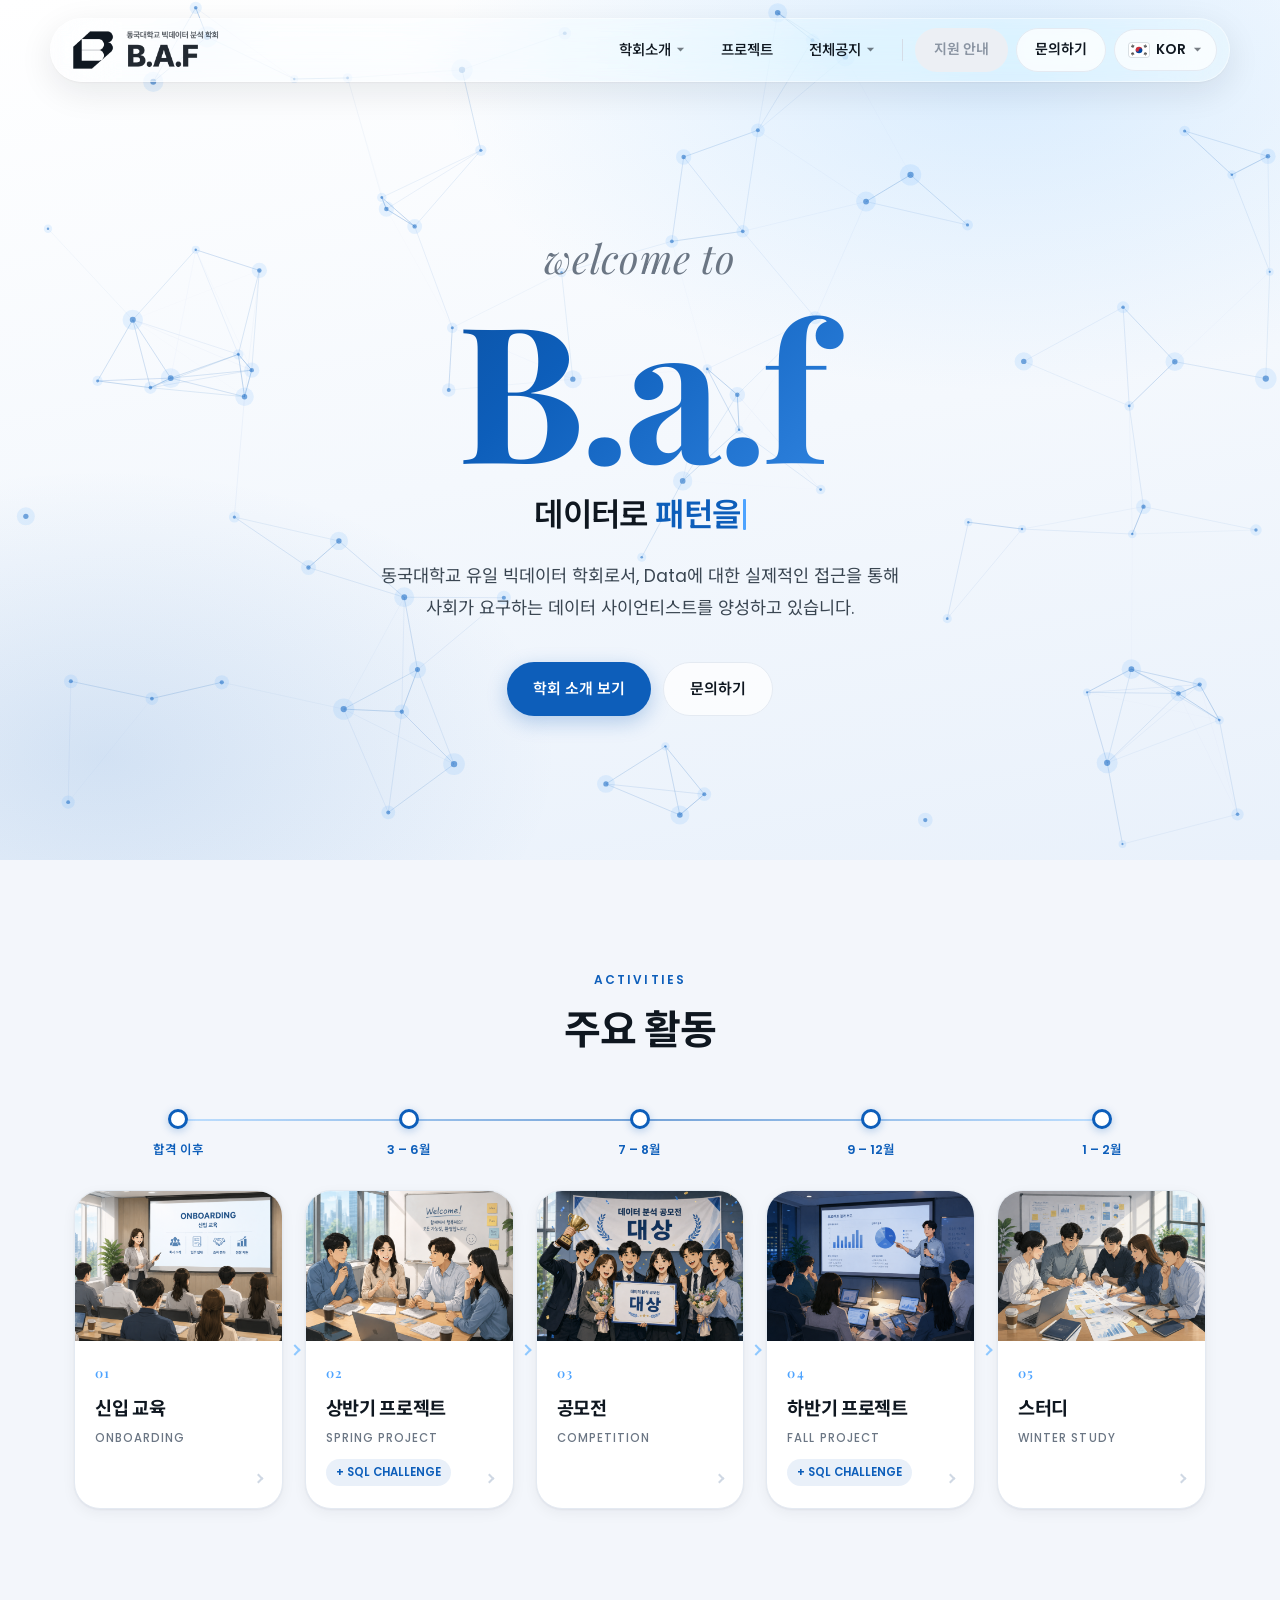
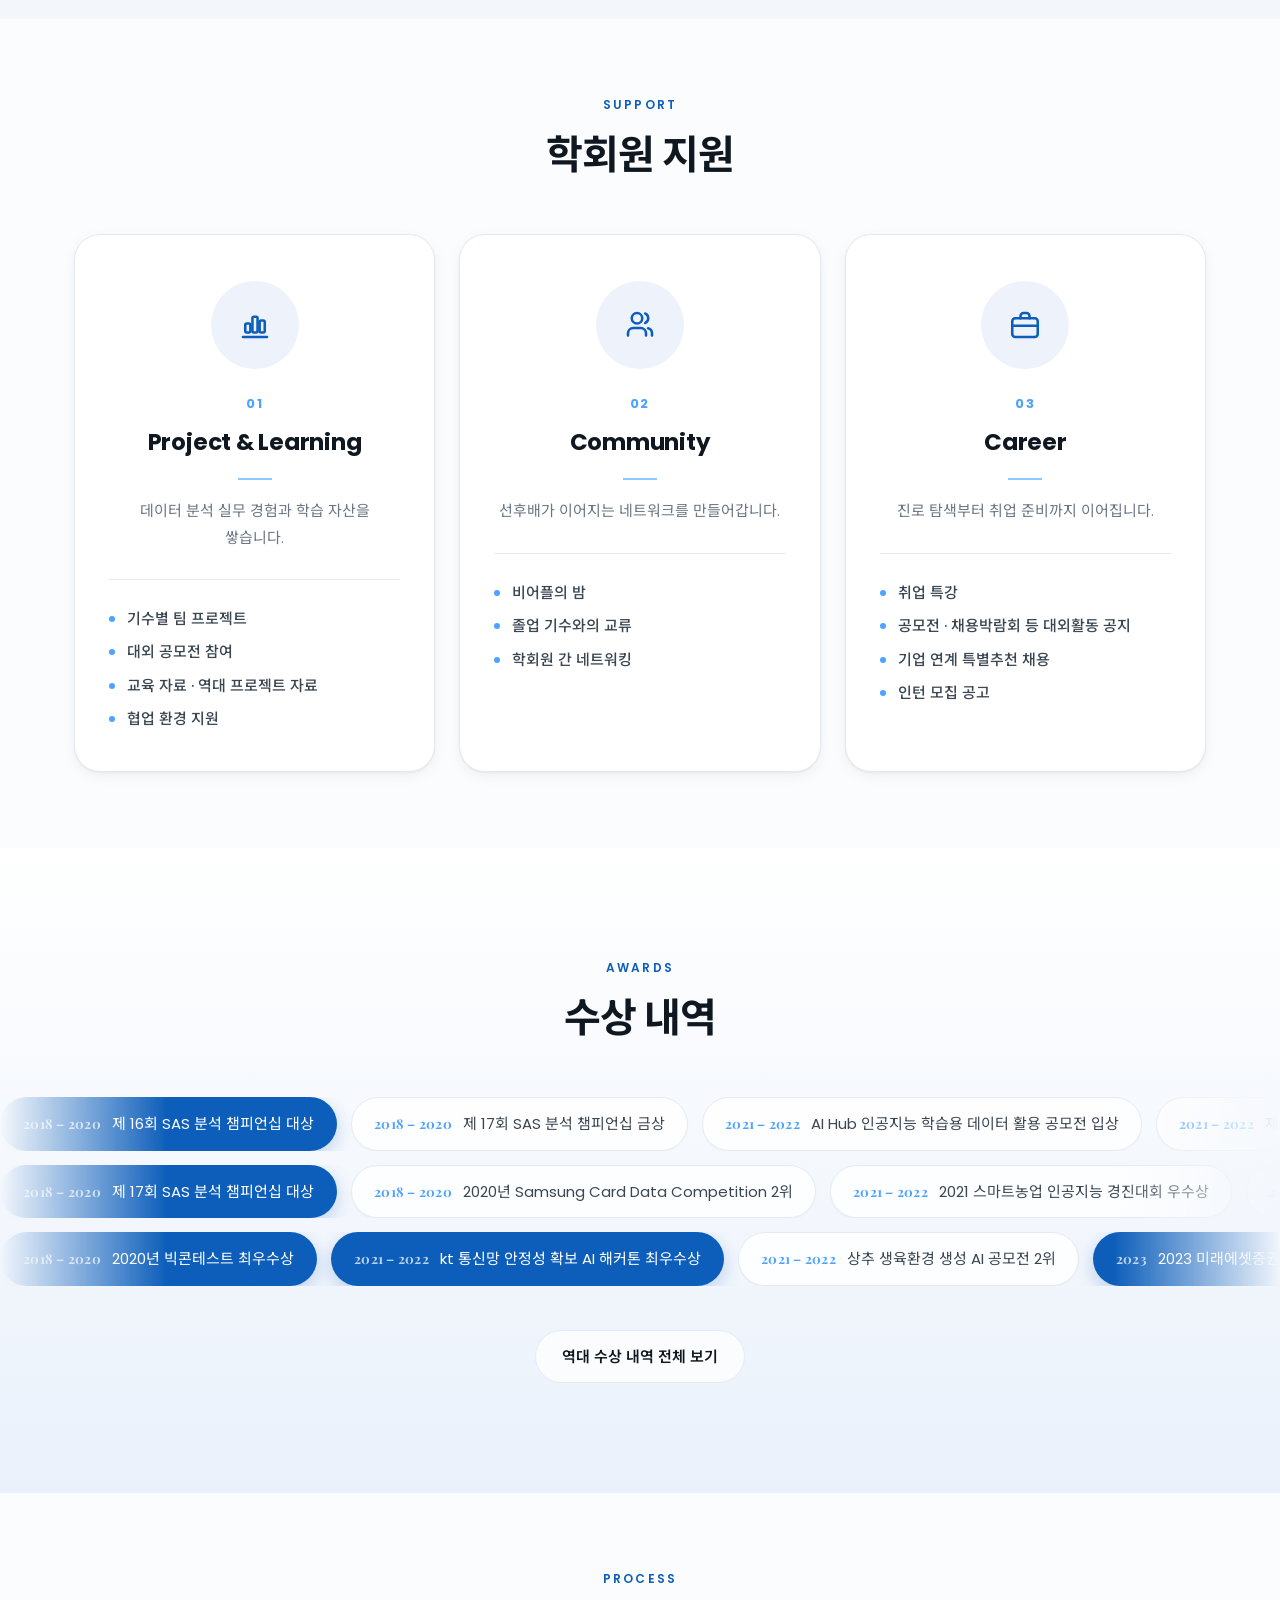
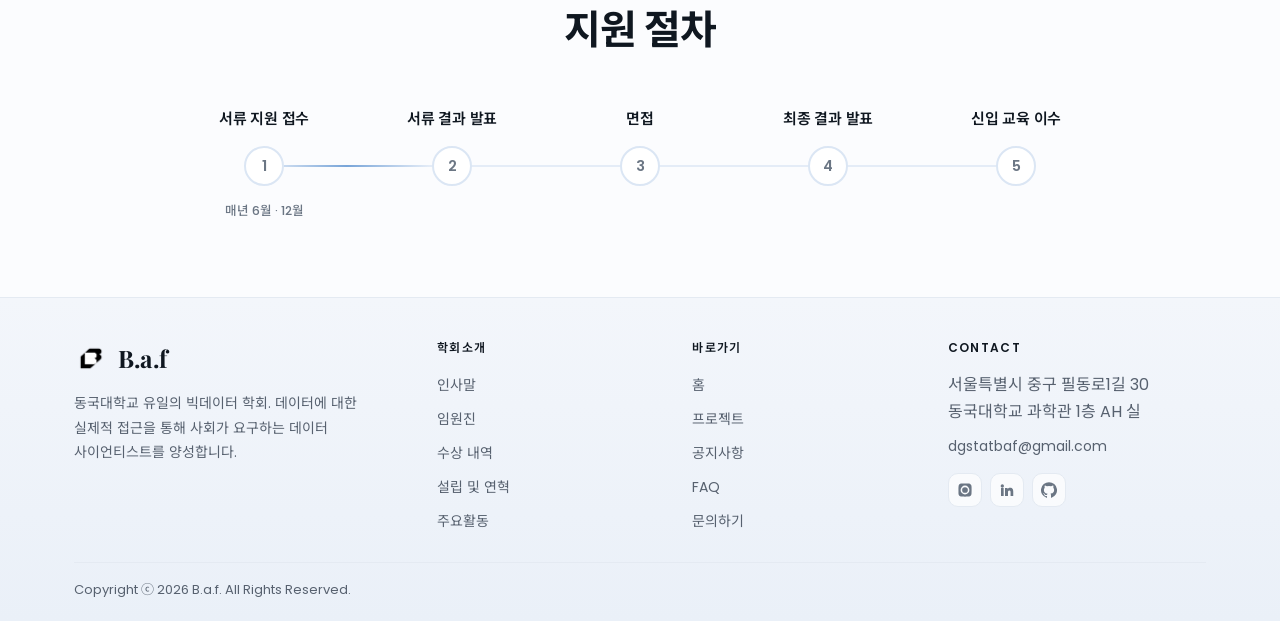
==== commit f77069fd: "자료실을 프로젝트 페이지로 개편 (분류 4개, 학기·도메인 필터, PDF 뷰어)" ====
--- a/index.html
+++ b/index.html
@@ -25,7 +25,7 @@
 <link rel="preconnect" href="https://fonts.googleapis.com">
 <link rel="preconnect" href="https://fonts.gstatic.com" crossorigin>
 <link href="https://fonts.googleapis.com/css2?family=Noto+Sans+KR:wght@300;400;500;600;700&family=Playfair+Display:ital,wght@0,400;0,600;0,700;1,400&family=Poppins:wght@300;400;500;600;700&display=swap" rel="stylesheet">
-<link rel="stylesheet" href="style.css?v=11">
+<link rel="stylesheet" href="style.css?v=12">
 <!-- 영어 사용자는 번역이 끝날 때까지 본문을 숨긴다 (i18n.js 가 해제, 실패해도 3초 뒤 표시) -->
 <script>try{if(localStorage.getItem('baf-lang')==='eng'){var h=document.documentElement;h.classList.add('i18n-wait');setTimeout(function(){h.classList.remove('i18n-wait')},3000)}}catch(e){}</script>
 <!-- Google Analytics (GA4) -->
@@ -64,7 +64,7 @@
             <li><a href="about.html#activities" data-i18n>주요활동</a></li>
           </ul>
         </li>
-        <li class="nav-item"><a class="nav-link" data-page="archive" href="archive.html" data-i18n>자료실</a></li>
+        <li class="nav-item"><a class="nav-link" data-page="archive" href="archive.html" data-i18n>프로젝트</a></li>
         <li class="nav-item has-sub">
           <a class="nav-link" data-page="notice" href="notice.html"><span data-i18n>전체공지</span>
             <svg class="nav-caret" viewBox="0 0 12 12" aria-hidden="true"><path d="M6 8.6 1.2 3.8h9.6z"/></svg>
@@ -319,7 +319,7 @@
         <h4 data-i18n>바로가기</h4>
         <ul class="footer-links">
           <li><a href="index.html" data-i18n>홈</a></li>
-          <li><a href="archive.html" data-i18n>자료실</a></li>
+          <li><a href="archive.html" data-i18n>프로젝트</a></li>
           <li><a href="notice.html#notice" data-i18n>공지사항</a></li>
           <li><a href="notice.html#faq">FAQ</a></li>
           <li><a href="contact.html" data-i18n>문의하기</a></li>
@@ -352,8 +352,8 @@
   </div>
 </footer>
 
-<script src="i18n.js?v=1"></script>
+<script src="i18n.js?v=2"></script>
 <script src="supabase-config.js?v=2"></script>
-<script src="script.js?v=11"></script>
+<script src="script.js?v=12"></script>
 </body>
 </html>
--- a/style.css
+++ b/style.css
@@ -642,6 +642,20 @@
 .chip:hover{border-color:var(--blue-3);color:var(--blue)}
 .chip.is-active{background:var(--blue);border-color:var(--blue);color:#fff}
 
+/* 정규 프로젝트의 학기·도메인 필터 (분류 버튼 바로 아래) */
+.subfilters{
+  display:grid;gap:10px;margin:-14px 0 26px;padding:14px 16px;
+  background:var(--surface);border:1px solid var(--line);border-radius:var(--r-sm);
+}
+.subfilters[hidden]{display:none}
+.subfilter{display:flex;flex-wrap:wrap;align-items:center;gap:6px}
+.subfilter-label{flex:0 0 52px;font-size:12.5px;font-weight:700;color:var(--muted)}
+.chip--sm{padding:5px 12px;font-size:12.5px}
+@media (max-width:620px){
+  .subfilters{margin-top:-6px;padding:12px}
+  .subfilter-label{flex-basis:100%}
+}
+
 .search{
   position:relative;display:flex;align-items:center;
   background:#fff;border:1px solid var(--line);border-radius:999px;padding:0 18px;
@@ -732,6 +746,51 @@
   background:var(--tint);color:var(--blue);font-size:13.5px;font-weight:600;
 }
 .mat-file:hover{background:#dfeafa}
+
+/* 전체 보기: 분류별 묶음 */
+.mat-group{display:grid;gap:10px}
+.mat-group + .mat-group{margin-top:34px}
+.mat-group-title{
+  display:flex;align-items:baseline;gap:8px;padding:0 6px 4px;
+  font-size:18px;font-weight:700;color:var(--ink);
+}
+.mat-group-title span{font-size:13px;font-weight:600;color:var(--muted)}
+
+/* PDF 뷰어 (항목을 펼치면 script.js 가 쪽을 그린다) */
+.pdf-viewer{
+  margin-top:18px;border:1px solid var(--line);border-radius:var(--r-sm);
+  background:var(--bg-alt);overflow:hidden;
+}
+.pdf-bar{
+  display:flex;flex-wrap:wrap;align-items:center;justify-content:space-between;gap:8px 16px;
+  padding:10px 14px;background:var(--surface);border-bottom:1px solid var(--line);
+  font-size:13px;color:var(--muted);
+}
+.pdf-status{font-variant-numeric:tabular-nums}
+.pdf-links{display:flex;gap:16px}
+.pdf-links a{color:var(--blue);font-weight:600}
+.pdf-links a:hover{text-decoration:underline}
+.pdf-pages{
+  position:relative;padding:12px;
+  max-height:min(78vh,780px);overflow-y:auto;
+}
+.pdf-pages:empty{min-height:180px}
+/* 쪽 상자 높이는 aspect-ratio 로만 정하고, 그림은 그 위에 겹친다 (그리기 전·지운 뒤에도 자리가 그대로) */
+.pdf-page{position:relative;background:#fff;border-radius:6px;box-shadow:var(--shadow-sm);overflow:hidden}
+.pdf-page + .pdf-page{margin-top:10px}
+.pdf-page canvas{position:absolute;inset:0;width:100%;height:100%}
+.pdf-viewer.is-error .pdf-pages{display:none}
+
+@media (max-width:620px){
+  /* 휴대폰: 분류·학기를 윗줄에, 제목을 아랫줄에 */
+  .mat-item summary{flex-wrap:wrap;gap:8px 10px;padding:16px 18px}
+  .mat-item summary .row-badge{margin-right:auto}
+  .mat-item summary .mat-title{order:1;flex-basis:100%}
+  .mat-body{padding:2px 16px 20px}
+  .pdf-bar{padding:9px 12px}
+  .pdf-pages{padding:8px;max-height:72vh}
+  .pdf-page + .pdf-page{margin-top:8px}
+}
 
 /* ---------- 공지 아코디언 ---------- */
 .notice-item{
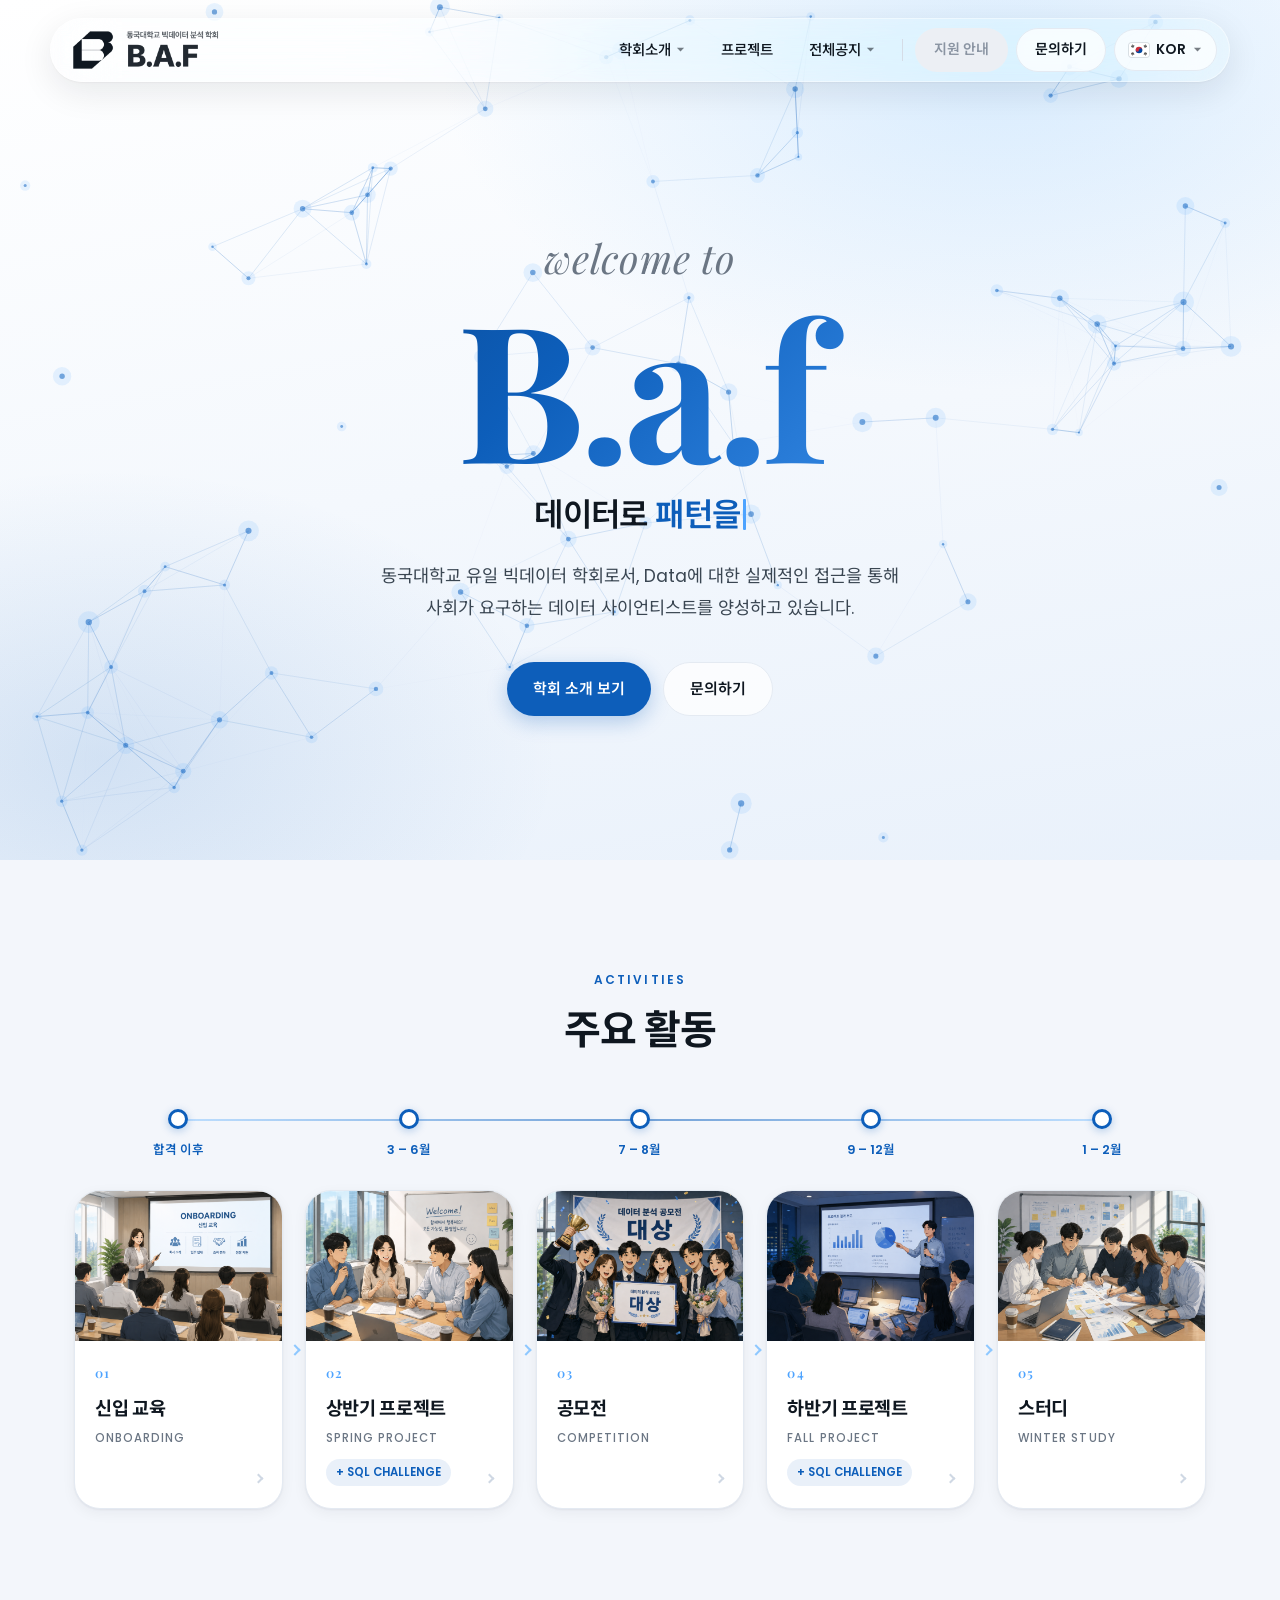
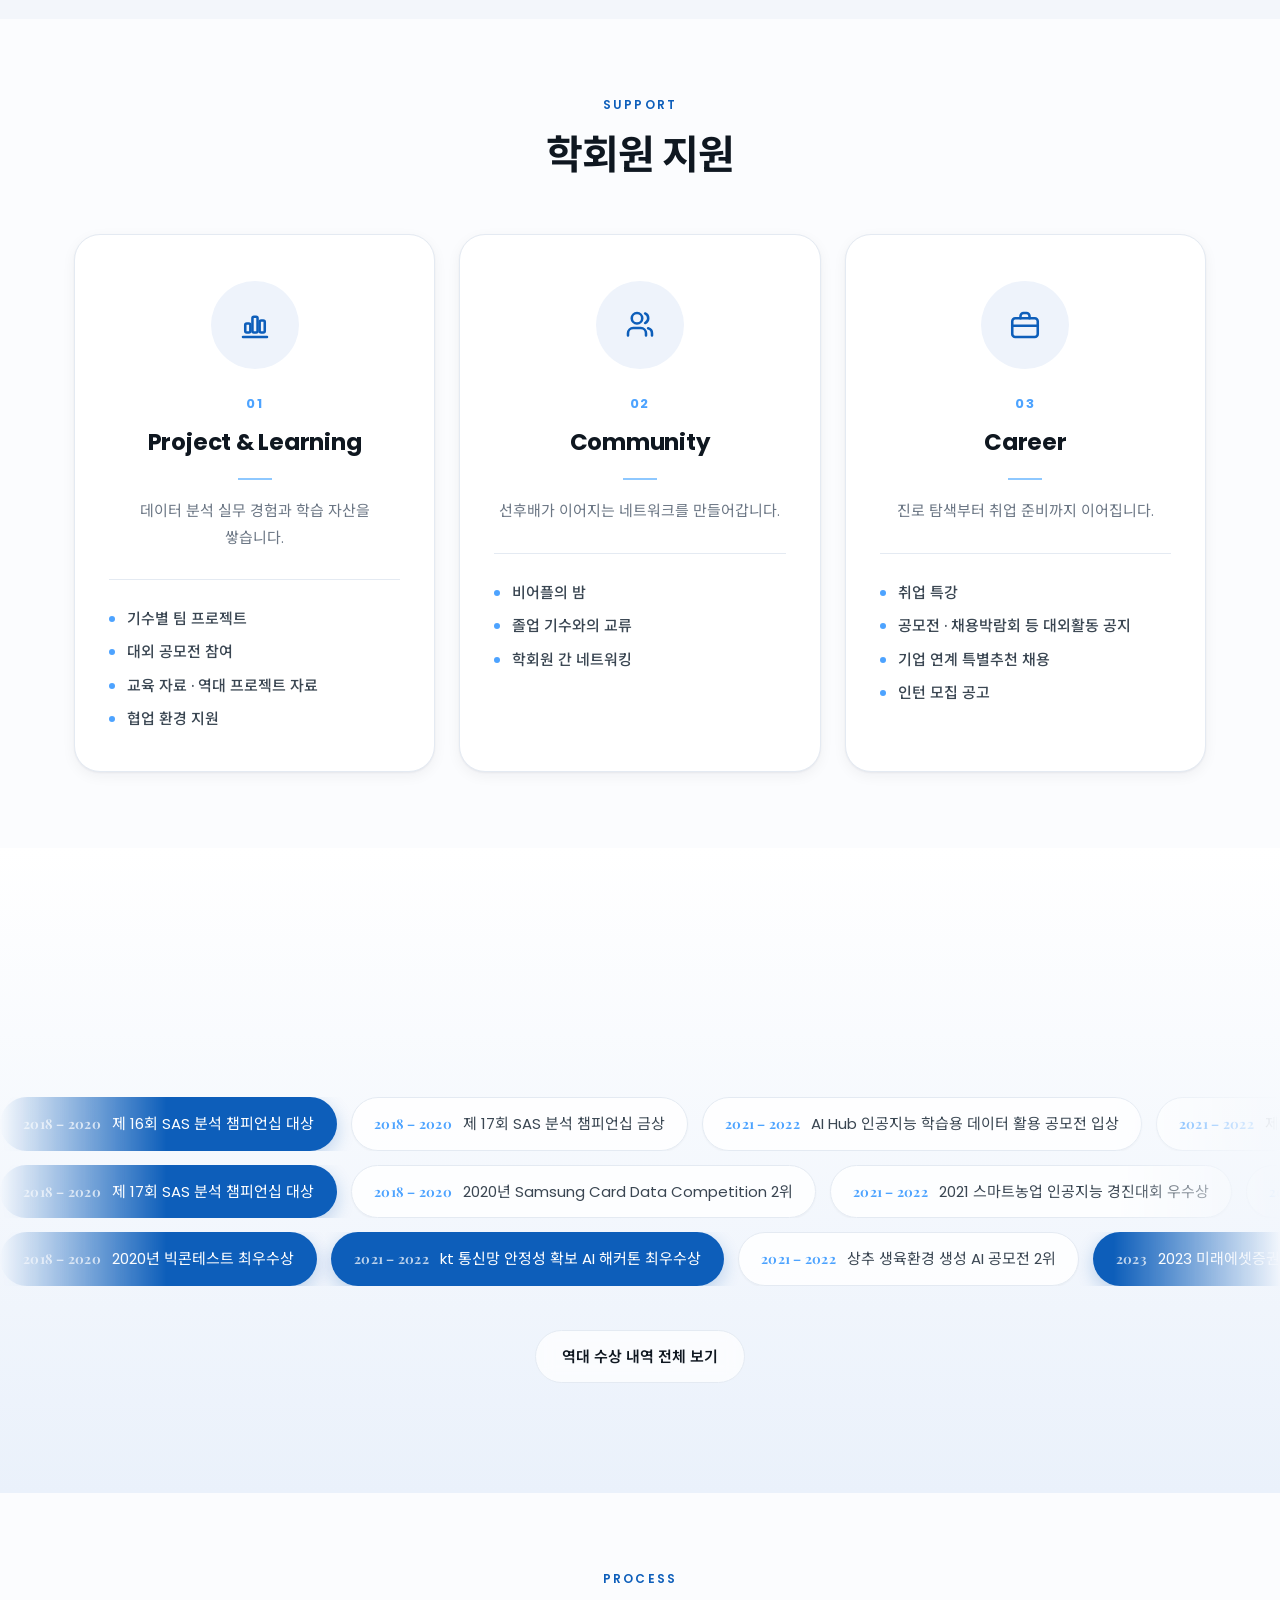
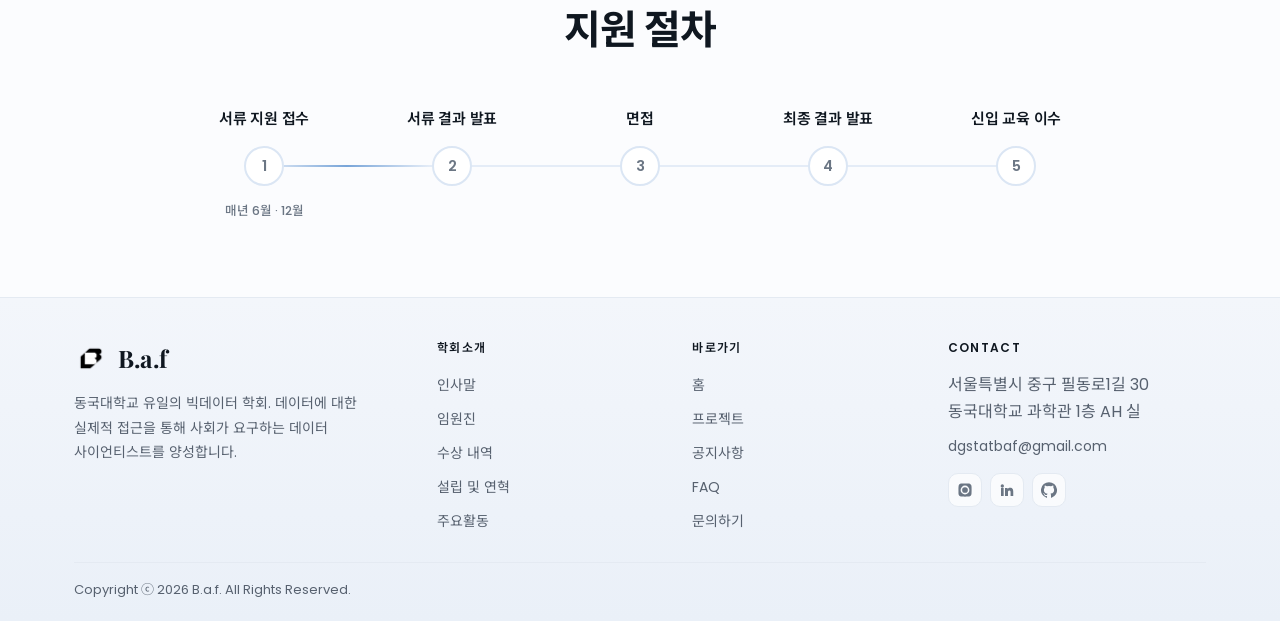
==== commit 0ade58e1: "프로젝트 페이지: 전체 버튼 제거, 항목에 학기·도메인 배지 추가" ====
--- a/index.html
+++ b/index.html
@@ -25,7 +25,7 @@
 <link rel="preconnect" href="https://fonts.googleapis.com">
 <link rel="preconnect" href="https://fonts.gstatic.com" crossorigin>
 <link href="https://fonts.googleapis.com/css2?family=Noto+Sans+KR:wght@300;400;500;600;700&family=Playfair+Display:ital,wght@0,400;0,600;0,700;1,400&family=Poppins:wght@300;400;500;600;700&display=swap" rel="stylesheet">
-<link rel="stylesheet" href="style.css?v=12">
+<link rel="stylesheet" href="style.css?v=13">
 <!-- 영어 사용자는 번역이 끝날 때까지 본문을 숨긴다 (i18n.js 가 해제, 실패해도 3초 뒤 표시) -->
 <script>try{if(localStorage.getItem('baf-lang')==='eng'){var h=document.documentElement;h.classList.add('i18n-wait');setTimeout(function(){h.classList.remove('i18n-wait')},3000)}}catch(e){}</script>
 <!-- Google Analytics (GA4) -->
@@ -354,6 +354,6 @@
 
 <script src="i18n.js?v=2"></script>
 <script src="supabase-config.js?v=2"></script>
-<script src="script.js?v=12"></script>
+<script src="script.js?v=13"></script>
 </body>
 </html>
--- a/style.css
+++ b/style.css
@@ -715,7 +715,9 @@
 }
 .mat-item summary::-webkit-details-marker{display:none}
 .mat-title{flex:1;font-size:16px;font-weight:600;color:var(--ink);line-height:1.5}
-.mat-date{font-size:13px;color:var(--muted);white-space:nowrap}
+/* 왼쪽 배지 묶음: 분류 · 학기 · 도메인 */
+.mat-badges{display:flex;flex-wrap:wrap;gap:6px;flex-shrink:0}
+.mat-badges .row-badge{white-space:nowrap}
 .mat-item summary::after{
   content:'';flex-shrink:0;width:9px;height:9px;
   border-right:2px solid var(--muted);border-bottom:2px solid var(--muted);
@@ -746,15 +748,6 @@
   background:var(--tint);color:var(--blue);font-size:13.5px;font-weight:600;
 }
 .mat-file:hover{background:#dfeafa}
-
-/* 전체 보기: 분류별 묶음 */
-.mat-group{display:grid;gap:10px}
-.mat-group + .mat-group{margin-top:34px}
-.mat-group-title{
-  display:flex;align-items:baseline;gap:8px;padding:0 6px 4px;
-  font-size:18px;font-weight:700;color:var(--ink);
-}
-.mat-group-title span{font-size:13px;font-weight:600;color:var(--muted)}
 
 /* PDF 뷰어 (항목을 펼치면 script.js 가 쪽을 그린다) */
 .pdf-viewer{
@@ -782,9 +775,9 @@
 .pdf-viewer.is-error .pdf-pages{display:none}
 
 @media (max-width:620px){
-  /* 휴대폰: 분류·학기를 윗줄에, 제목을 아랫줄에 */
+  /* 휴대폰: 배지(분류·학기·도메인)를 윗줄에, 제목을 아랫줄에 */
   .mat-item summary{flex-wrap:wrap;gap:8px 10px;padding:16px 18px}
-  .mat-item summary .row-badge{margin-right:auto}
+  .mat-item summary .mat-badges{margin-right:auto}
   .mat-item summary .mat-title{order:1;flex-basis:100%}
   .mat-body{padding:2px 16px 20px}
   .pdf-bar{padding:9px 12px}
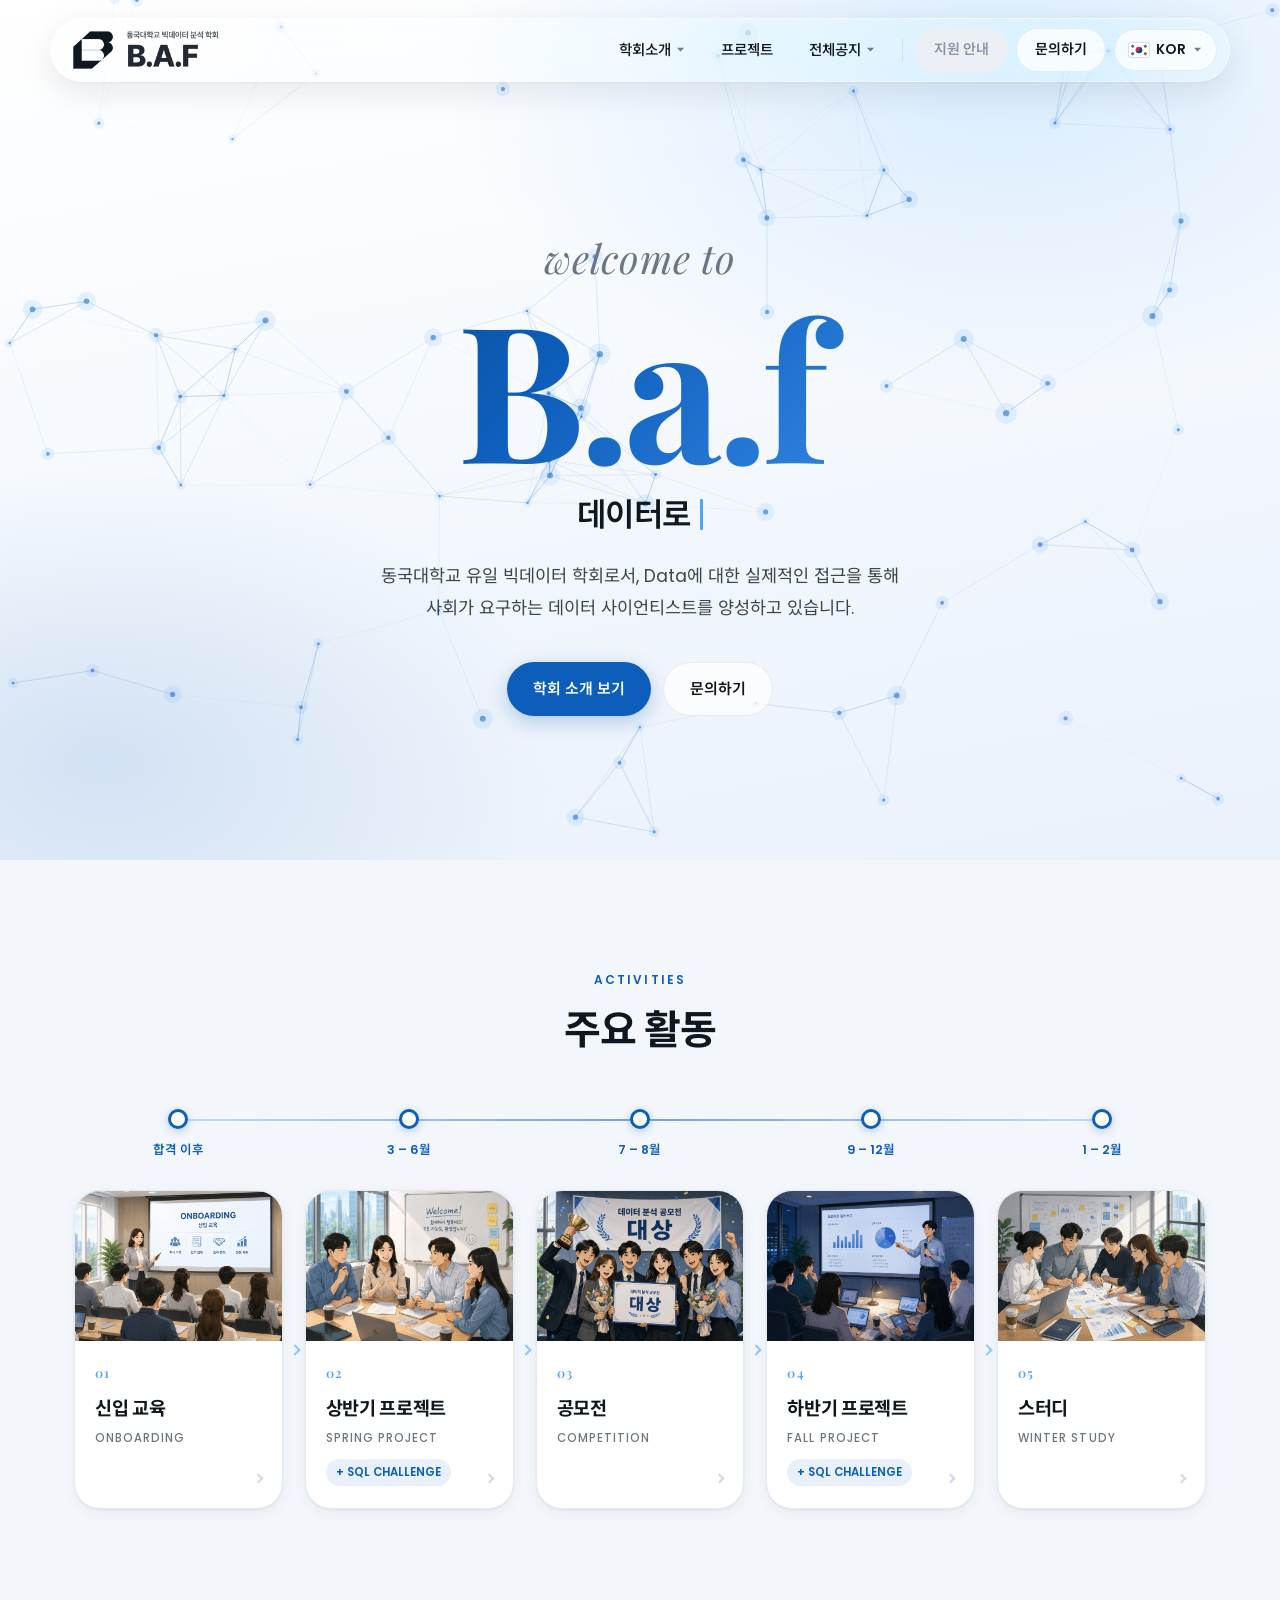
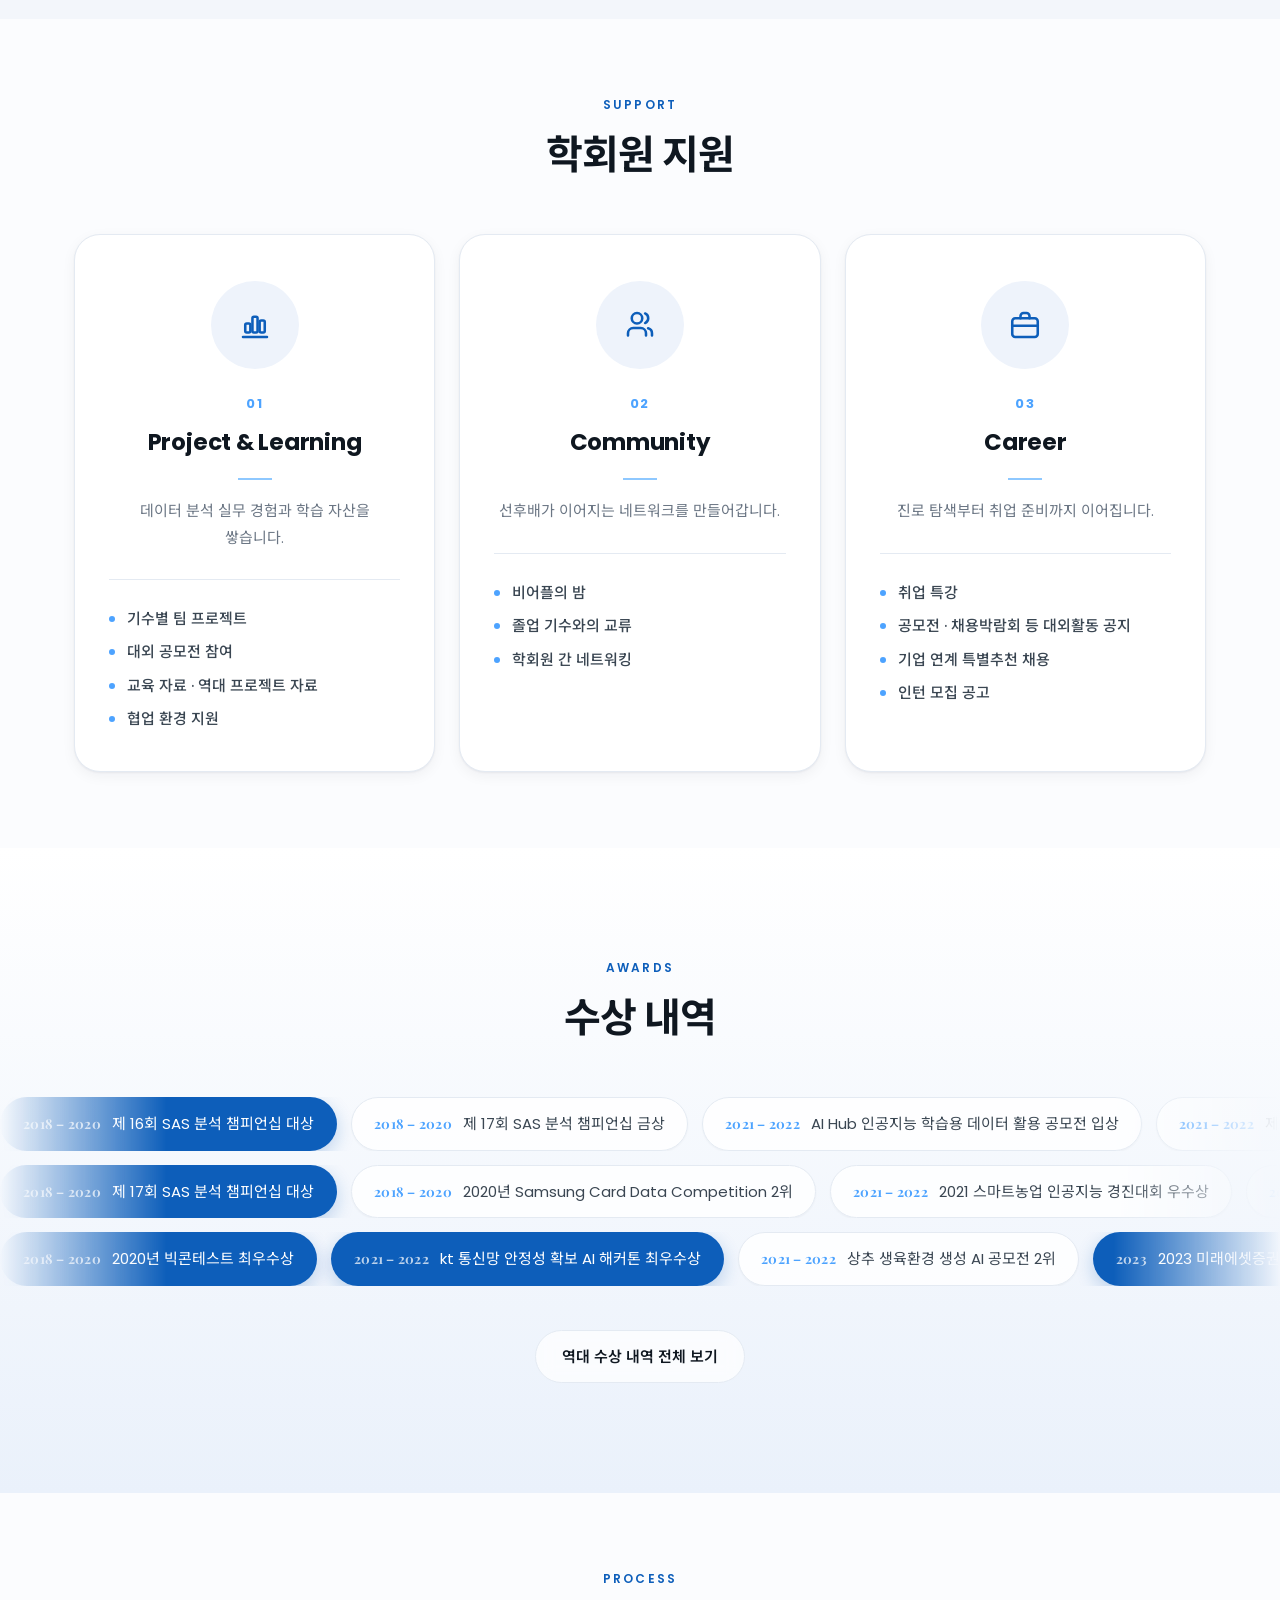
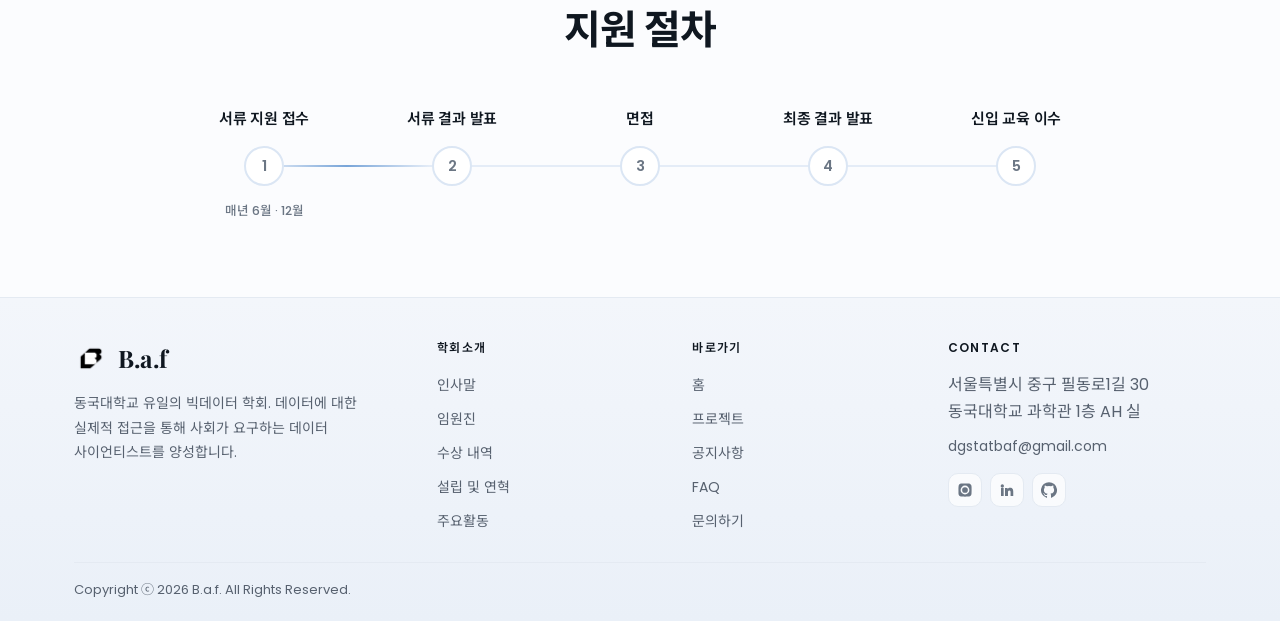
==== commit b90c26ca: "프로젝트 목록: 학기·도메인 배지를 오른쪽으로, 도메인별 색 구분" ====
--- a/index.html
+++ b/index.html
@@ -25,7 +25,7 @@
 <link rel="preconnect" href="https://fonts.googleapis.com">
 <link rel="preconnect" href="https://fonts.gstatic.com" crossorigin>
 <link href="https://fonts.googleapis.com/css2?family=Noto+Sans+KR:wght@300;400;500;600;700&family=Playfair+Display:ital,wght@0,400;0,600;0,700;1,400&family=Poppins:wght@300;400;500;600;700&display=swap" rel="stylesheet">
-<link rel="stylesheet" href="style.css?v=13">
+<link rel="stylesheet" href="style.css?v=14">
 <!-- 영어 사용자는 번역이 끝날 때까지 본문을 숨긴다 (i18n.js 가 해제, 실패해도 3초 뒤 표시) -->
 <script>try{if(localStorage.getItem('baf-lang')==='eng'){var h=document.documentElement;h.classList.add('i18n-wait');setTimeout(function(){h.classList.remove('i18n-wait')},3000)}}catch(e){}</script>
 <!-- Google Analytics (GA4) -->
@@ -354,6 +354,6 @@
 
 <script src="i18n.js?v=2"></script>
 <script src="supabase-config.js?v=2"></script>
-<script src="script.js?v=13"></script>
+<script src="script.js?v=14"></script>
 </body>
 </html>
--- a/style.css
+++ b/style.css
@@ -715,9 +715,17 @@
 }
 .mat-item summary::-webkit-details-marker{display:none}
 .mat-title{flex:1;font-size:16px;font-weight:600;color:var(--ink);line-height:1.5}
-/* 왼쪽 배지 묶음: 분류 · 학기 · 도메인 */
-.mat-badges{display:flex;flex-wrap:wrap;gap:6px;flex-shrink:0}
-.mat-badges .row-badge{white-space:nowrap}
+/* 오른쪽 배지 묶음: 학기 · 도메인 */
+.mat-meta{display:flex;flex-wrap:wrap;justify-content:flex-end;gap:6px;flex-shrink:0}
+.mat-meta .row-badge{white-space:nowrap}
+/* 도메인 배지 색 — 도메인마다 다르게 (script.js 의 DOMAIN_CLS) */
+.dom--finance{background:#fff3dc;color:#9a5b00}
+.dom--marketing{background:#fde7f1;color:#b4235f}
+.dom--society{background:#efe9fc;color:#6d3fc0}
+.dom--sports{background:#fdeaea;color:#c0262d}
+.dom--health{background:#e1f5f3;color:#0f766e}
+.dom--env{background:#e6f5e9;color:#237a3b}
+.dom--etc{background:#eef0f3;color:#56606d}
 .mat-item summary::after{
   content:'';flex-shrink:0;width:9px;height:9px;
   border-right:2px solid var(--muted);border-bottom:2px solid var(--muted);
@@ -775,9 +783,9 @@
 .pdf-viewer.is-error .pdf-pages{display:none}
 
 @media (max-width:620px){
-  /* 휴대폰: 배지(분류·학기·도메인)를 윗줄에, 제목을 아랫줄에 */
+  /* 휴대폰: 윗줄 왼쪽에 분류, 오른쪽에 학기·도메인 / 아랫줄에 제목 */
   .mat-item summary{flex-wrap:wrap;gap:8px 10px;padding:16px 18px}
-  .mat-item summary .mat-badges{margin-right:auto}
+  .mat-item summary > .row-badge{margin-right:auto}
   .mat-item summary .mat-title{order:1;flex-basis:100%}
   .mat-body{padding:2px 16px 20px}
   .pdf-bar{padding:9px 12px}
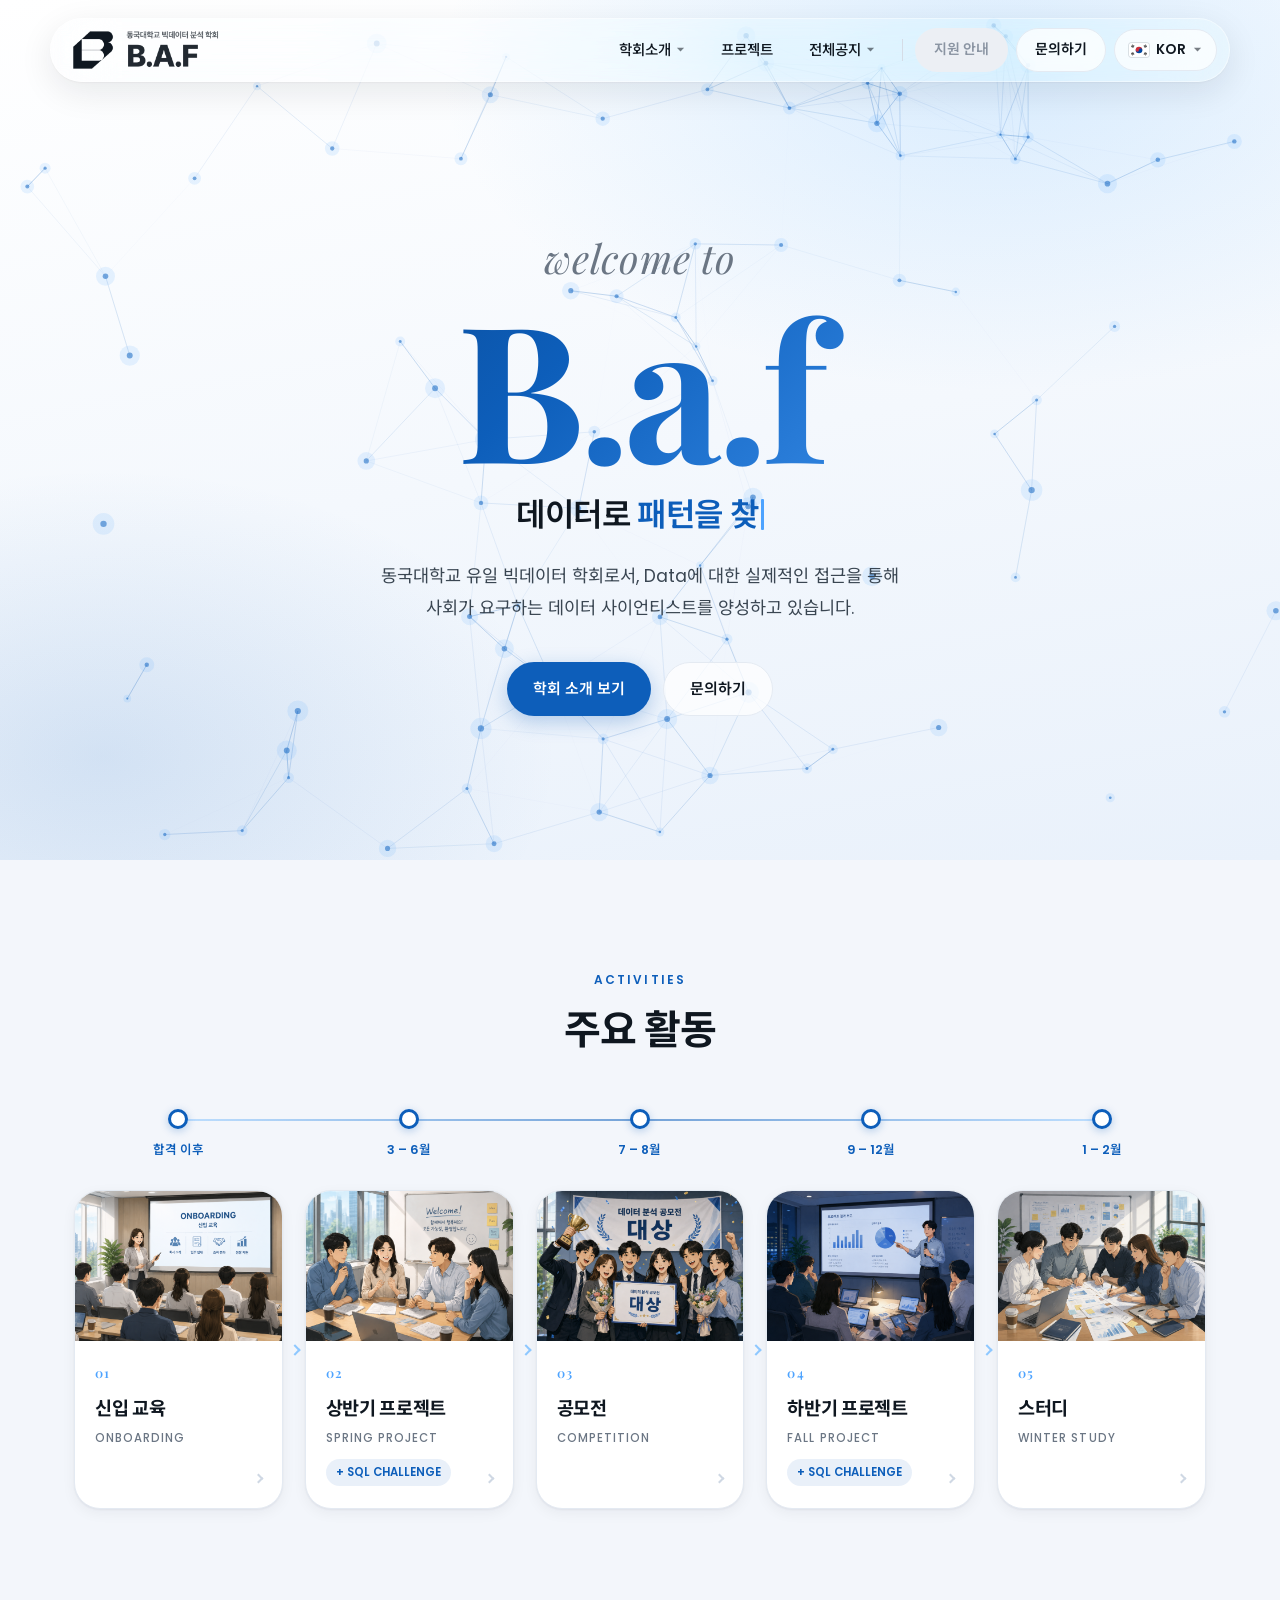
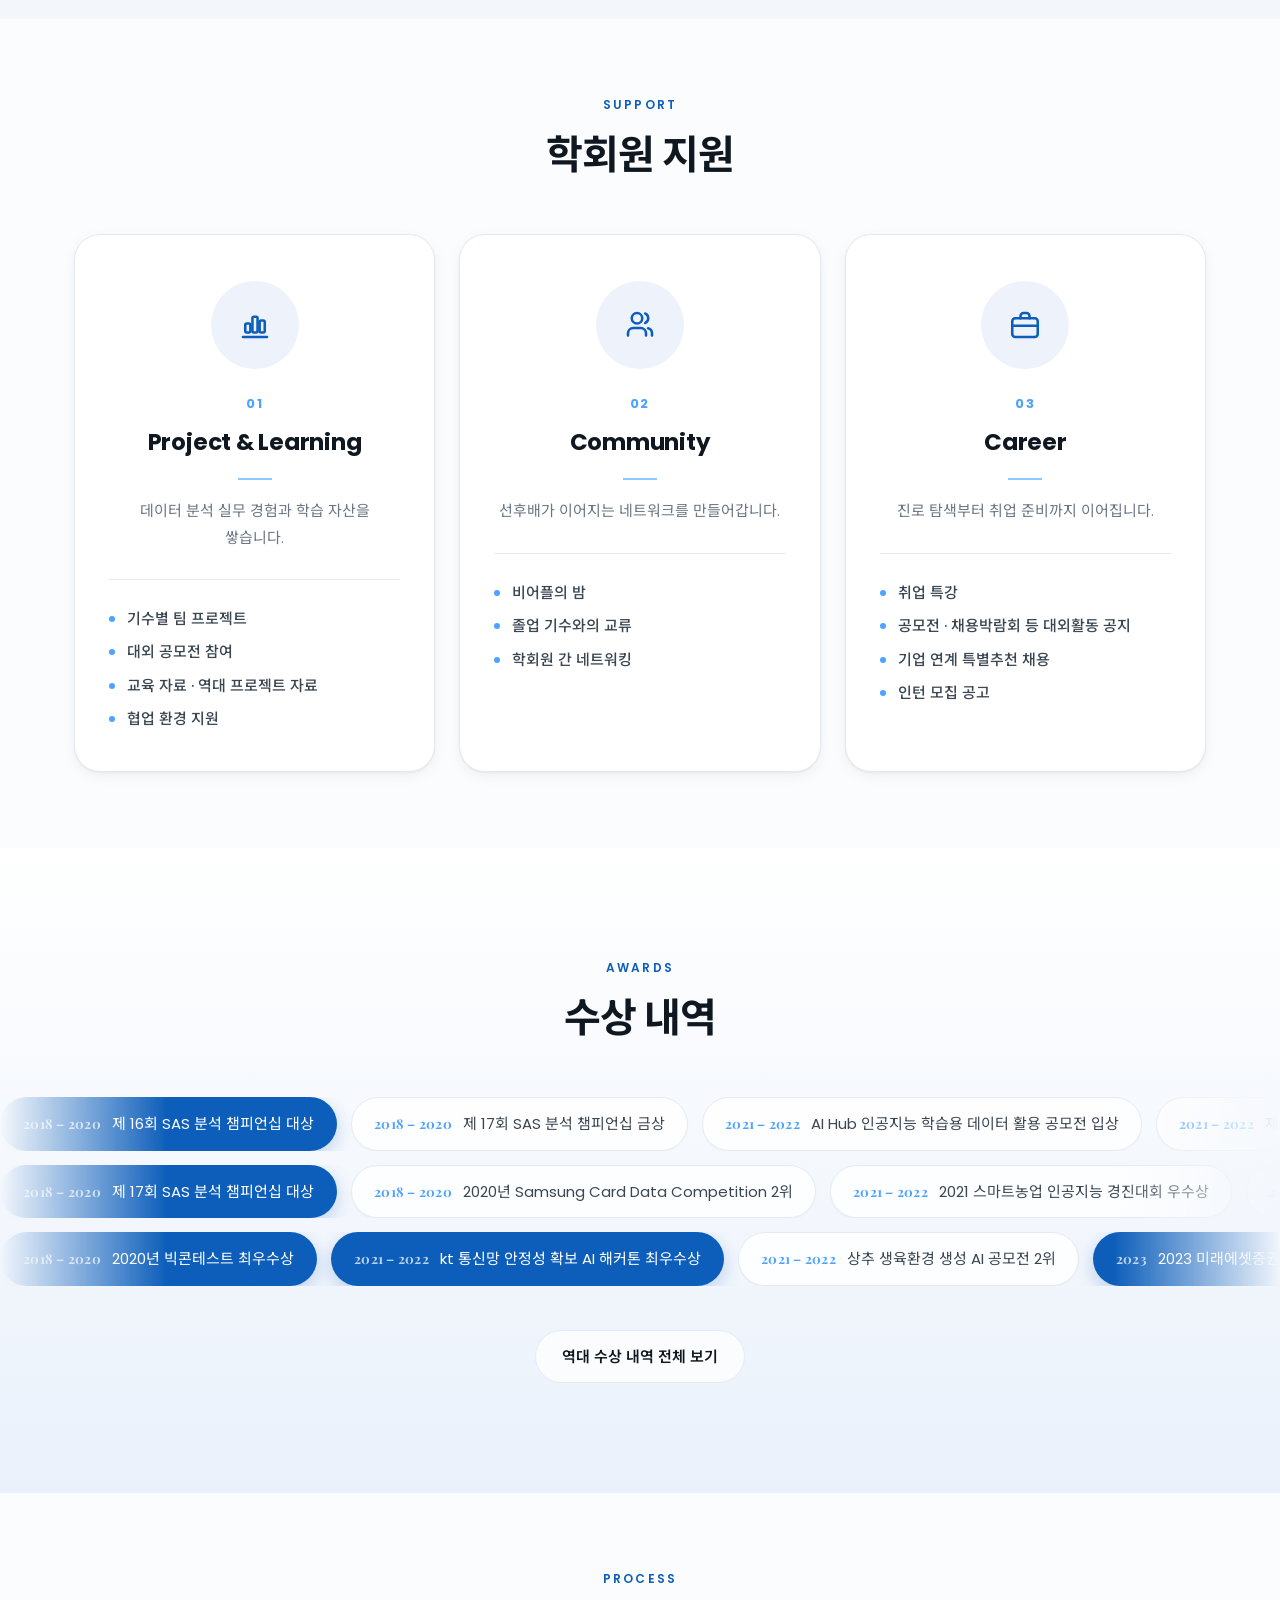
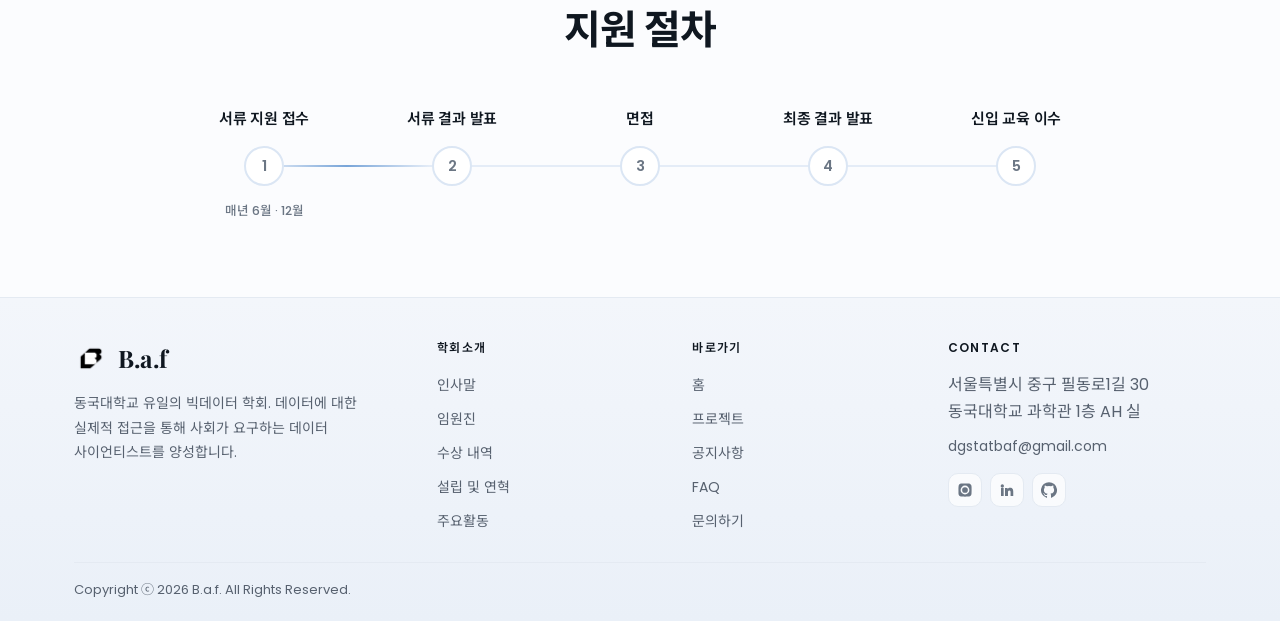
==== commit 7b5e2673: "프로젝트 PDF를 학회원 전용으로 전환 (공용 비밀번호, 비공개 저장소, 운영진 전용 쓰기)" ====
--- a/index.html
+++ b/index.html
@@ -25,7 +25,7 @@
 <link rel="preconnect" href="https://fonts.googleapis.com">
 <link rel="preconnect" href="https://fonts.gstatic.com" crossorigin>
 <link href="https://fonts.googleapis.com/css2?family=Noto+Sans+KR:wght@300;400;500;600;700&family=Playfair+Display:ital,wght@0,400;0,600;0,700;1,400&family=Poppins:wght@300;400;500;600;700&display=swap" rel="stylesheet">
-<link rel="stylesheet" href="style.css?v=14">
+<link rel="stylesheet" href="style.css?v=15">
 <!-- 영어 사용자는 번역이 끝날 때까지 본문을 숨긴다 (i18n.js 가 해제, 실패해도 3초 뒤 표시) -->
 <script>try{if(localStorage.getItem('baf-lang')==='eng'){var h=document.documentElement;h.classList.add('i18n-wait');setTimeout(function(){h.classList.remove('i18n-wait')},3000)}}catch(e){}</script>
 <!-- Google Analytics (GA4) -->
@@ -352,8 +352,8 @@
   </div>
 </footer>
 
-<script src="i18n.js?v=2"></script>
+<script src="i18n.js?v=3"></script>
 <script src="supabase-config.js?v=2"></script>
-<script src="script.js?v=14"></script>
+<script src="script.js?v=15"></script>
 </body>
 </html>
--- a/style.css
+++ b/style.css
@@ -782,6 +782,22 @@
 .pdf-page canvas{position:absolute;inset:0;width:100%;height:100%}
 .pdf-viewer.is-error .pdf-pages{display:none}
 
+/* 학회원 잠금: 잠겨 있으면 비밀번호 칸만, 풀리면 뷰어만 보인다 */
+.pdf-viewer.is-locked .pdf-bar,
+.pdf-viewer.is-locked .pdf-pages{display:none}
+.pdf-viewer:not(.is-locked) .pdf-lock{display:none}
+.pdf-lock{padding:26px 20px;text-align:center;background:var(--surface)}
+.pdf-lock-msg{font-size:14px;color:var(--ink-2);margin:0 0 14px}
+.pdf-lock-row{display:flex;justify-content:center;gap:8px}
+.pdf-lock-row input{
+  width:min(260px,100%);padding:9px 16px;border:1px solid var(--line);border-radius:999px;
+  background:var(--bg-alt);color:var(--ink);font:inherit;font-size:14px;
+}
+.pdf-lock-row input:focus{outline:2px solid var(--blue);outline-offset:1px}
+.pdf-lock-error{margin:10px 0 0;font-size:13px;color:#c62828}
+.pdf-lock-btn{background:none;border:0;padding:0;font:inherit;font-weight:600;color:var(--muted);cursor:pointer}
+.pdf-lock-btn:hover{color:var(--ink-2);text-decoration:underline}
+
 @media (max-width:620px){
   /* 휴대폰: 윗줄 왼쪽에 분류, 오른쪽에 학기·도메인 / 아랫줄에 제목 */
   .mat-item summary{flex-wrap:wrap;gap:8px 10px;padding:16px 18px}
@@ -791,6 +807,9 @@
   .pdf-bar{padding:9px 12px}
   .pdf-pages{padding:8px;max-height:72vh}
   .pdf-page + .pdf-page{margin-top:8px}
+  .pdf-lock{padding:20px 14px}
+  .pdf-lock-row{flex-direction:column;align-items:stretch}
+  .pdf-lock-row input{width:100%}
 }
 
 /* ---------- 공지 아코디언 ---------- */
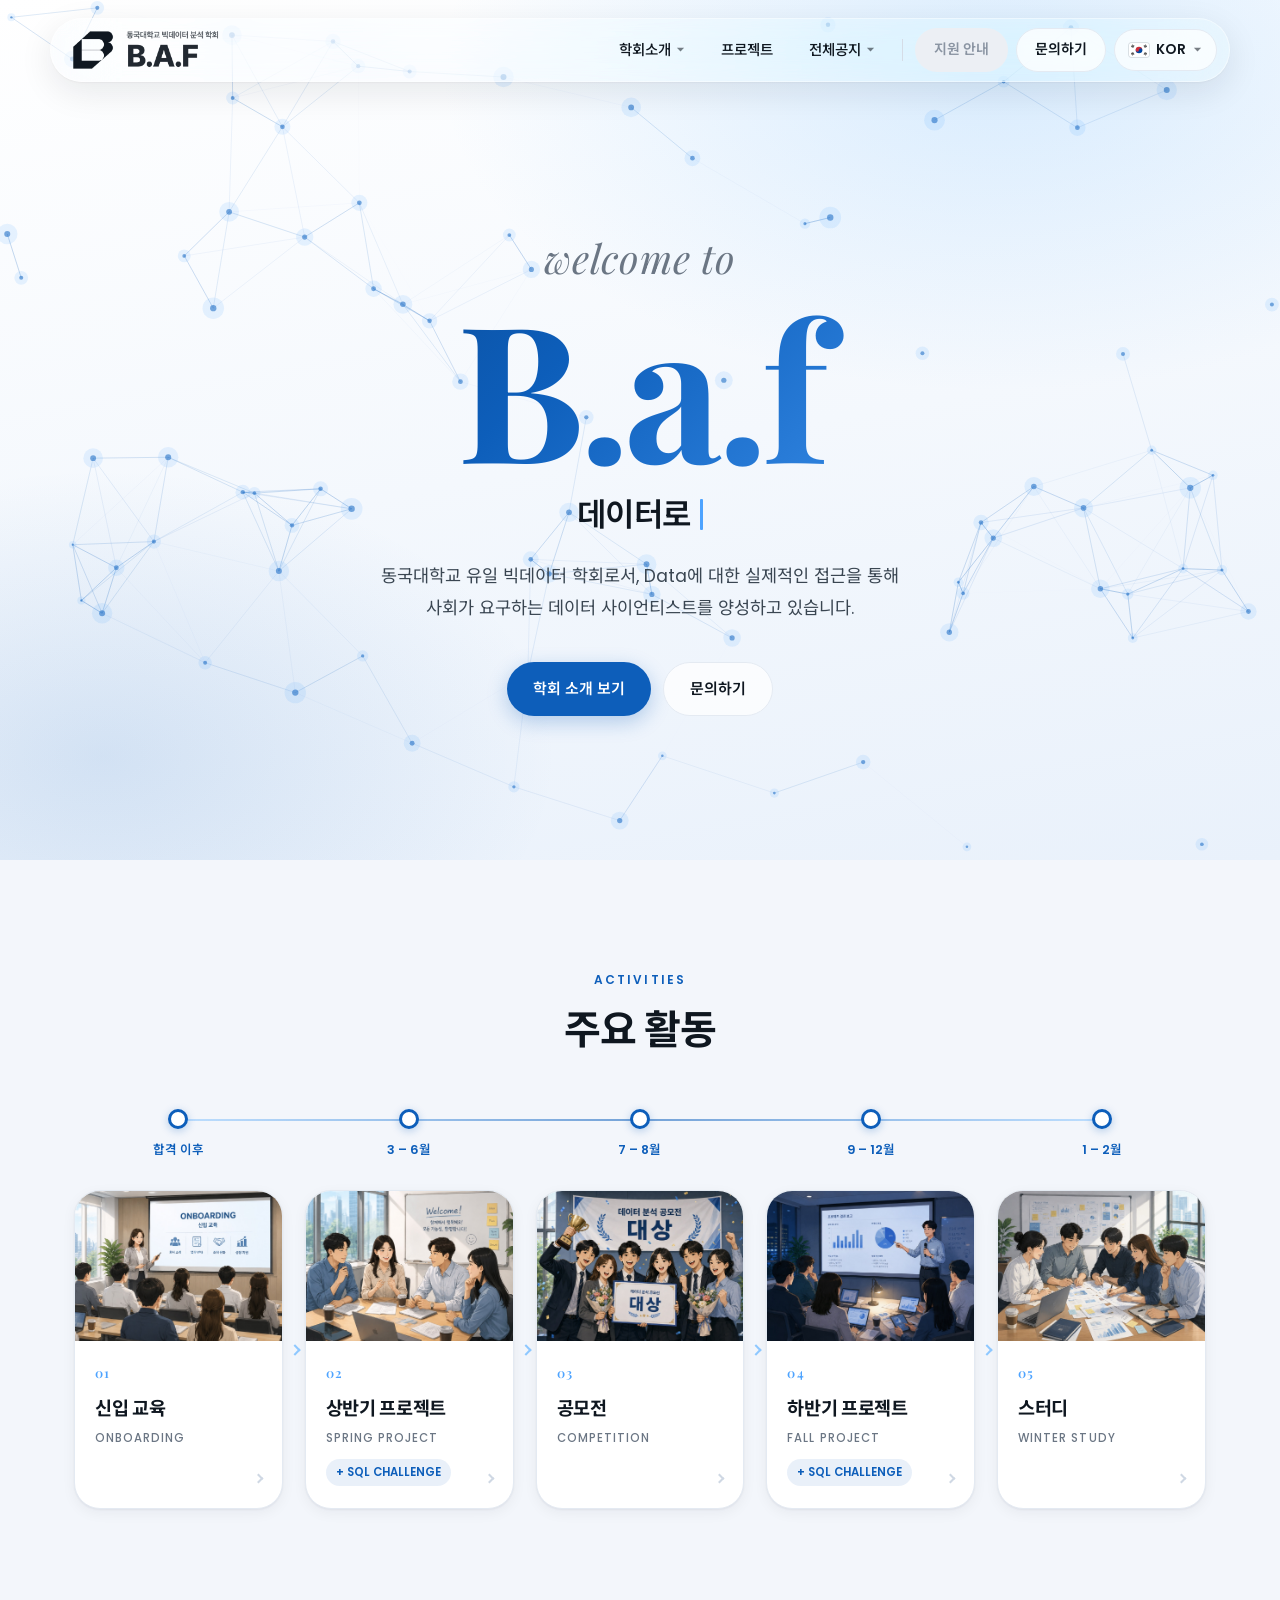
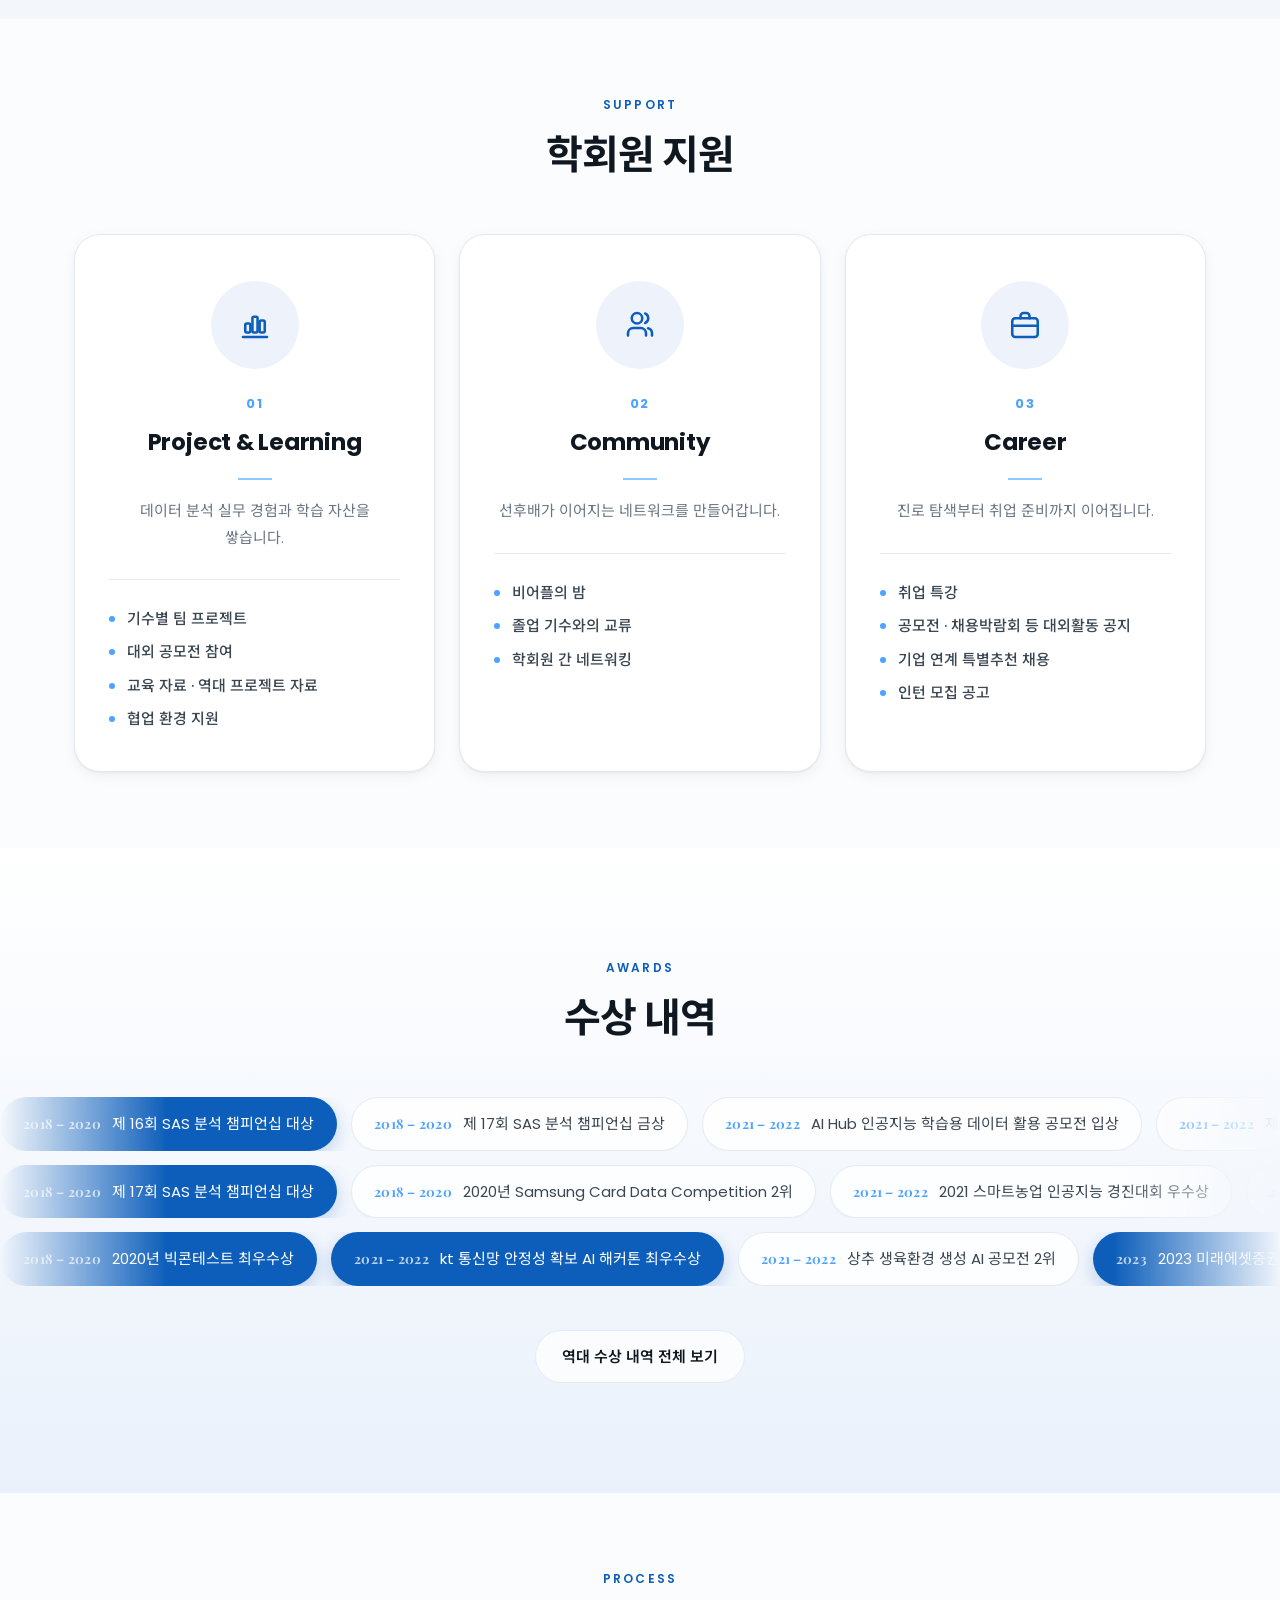
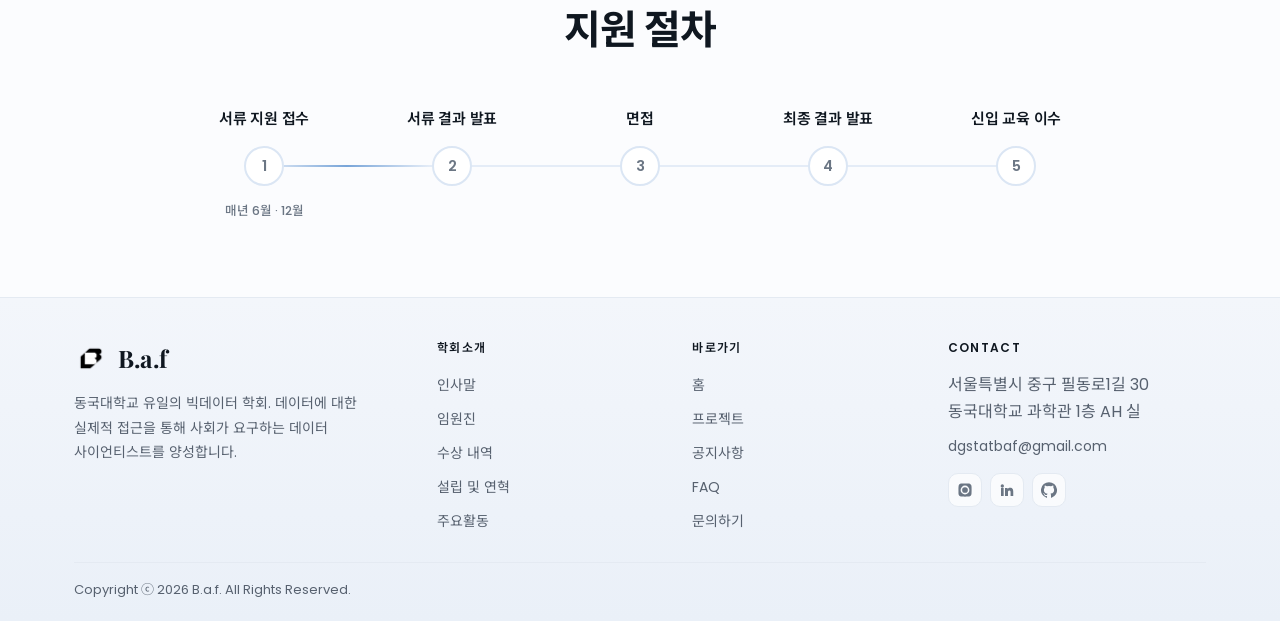
==== commit 9c424779: "fix: 사이트 전체 점검 — 메뉴·아코디언·관리자 저장 버그 수정, 모바일·SEO 정리, 메인 이미지 경량화 - 메뉴: 연 채로 창을 넓히면 스크롤이 잠기던 문제, Escape·" ====
--- a/index.html
+++ b/index.html
@@ -25,7 +25,7 @@
 <link rel="preconnect" href="https://fonts.googleapis.com">
 <link rel="preconnect" href="https://fonts.gstatic.com" crossorigin>
 <link href="https://fonts.googleapis.com/css2?family=Noto+Sans+KR:wght@300;400;500;600;700&family=Playfair+Display:ital,wght@0,400;0,600;0,700;1,400&family=Poppins:wght@300;400;500;600;700&display=swap" rel="stylesheet">
-<link rel="stylesheet" href="style.css?v=15">
+<link rel="stylesheet" href="style.css?v=16">
 <!-- 영어 사용자는 번역이 끝날 때까지 본문을 숨긴다 (i18n.js 가 해제, 실패해도 3초 뒤 표시) -->
 <script>try{if(localStorage.getItem('baf-lang')==='eng'){var h=document.documentElement;h.classList.add('i18n-wait');setTimeout(function(){h.classList.remove('i18n-wait')},3000)}}catch(e){}</script>
 <!-- Google Analytics (GA4) -->
@@ -95,7 +95,7 @@
         <span class="hero-title">welcome to</span>
         <span class="hero-brand">B.a.f</span>
       </h1>
-      <p class="hero-type"><span data-i18n>데이터로</span> <span class="hero-type-out" id="heroType">세상을 읽습니다</span></p>
+      <p class="hero-type"><span data-i18n>데이터로</span> <span class="hero-type-out" id="heroType" data-i18n>세상을 읽습니다</span></p>
       <p class="hero-desc" data-i18n>동국대학교 유일 빅데이터 학회로서, Data에 대한 실제적인 접근을 통해 <br>사회가 요구하는 데이터 사이언티스트를 양성하고 있습니다.</p>
       <div class="hero-actions">
         <a class="btn btn--primary" href="about.html" data-i18n>학회 소개 보기</a>
@@ -123,7 +123,7 @@
       <div class="grid grid-5 act-flow">
         <a class="act-card reveal" href="about.html#activities" data-reveal-index="0">
           <figure>
-            <img src="assets/session-onboarding.png" alt="신입 교육" data-i18n-attr="alt" loading="lazy" width="1448" height="1086">          </figure>
+            <img src="assets/session-onboarding.jpg" alt="신입 교육" data-i18n-attr="alt" loading="lazy" width="960" height="720">          </figure>
           <div class="act-card-body">
             <span class="act-card-num">01</span>
             <h3><span data-i18n>신입 교육</span><span class="en">Onboarding</span></h3>
@@ -132,7 +132,7 @@
 
         <a class="act-card reveal" href="about.html#activities" data-reveal-index="1">
           <figure>
-            <img src="assets/session-project-1.png" alt="상반기 프로젝트" data-i18n-attr="alt" loading="lazy" width="1448" height="1086">          </figure>
+            <img src="assets/session-project-1.jpg" alt="상반기 프로젝트" data-i18n-attr="alt" loading="lazy" width="960" height="720">          </figure>
           <div class="act-card-body">
             <span class="act-card-num">02</span>
             <h3><span data-i18n>상반기 프로젝트</span><span class="en">Spring Project</span></h3>
@@ -142,7 +142,7 @@
 
         <a class="act-card reveal" href="about.html#activities" data-reveal-index="2">
           <figure>
-            <img src="assets/session-competition.png" alt="공모전" data-i18n-attr="alt" loading="lazy" width="1448" height="1086">          </figure>
+            <img src="assets/session-competition.jpg" alt="공모전" data-i18n-attr="alt" loading="lazy" width="960" height="720">          </figure>
           <div class="act-card-body">
             <span class="act-card-num">03</span>
             <h3><span data-i18n>공모전</span><span class="en">Competition</span></h3>
@@ -151,7 +151,7 @@
 
         <a class="act-card reveal" href="about.html#activities" data-reveal-index="3">
           <figure>
-            <img src="assets/session-project-2.png" alt="하반기 프로젝트" data-i18n-attr="alt" loading="lazy" width="1448" height="1086">          </figure>
+            <img src="assets/session-project-2.jpg" alt="하반기 프로젝트" data-i18n-attr="alt" loading="lazy" width="960" height="720">          </figure>
           <div class="act-card-body">
             <span class="act-card-num">04</span>
             <h3><span data-i18n>하반기 프로젝트</span><span class="en">Fall Project</span></h3>
@@ -161,7 +161,7 @@
 
         <a class="act-card reveal" href="about.html#activities" data-reveal-index="4">
           <figure>
-            <img src="assets/session-study.png" alt="스터디" data-i18n-attr="alt" loading="lazy" width="1448" height="1086">          </figure>
+            <img src="assets/session-study.jpg" alt="스터디" data-i18n-attr="alt" loading="lazy" width="960" height="720">          </figure>
           <div class="act-card-body">
             <span class="act-card-num">05</span>
             <h3><span data-i18n>스터디</span><span class="en">Winter Study</span></h3>
@@ -354,6 +354,6 @@
 
 <script src="i18n.js?v=3"></script>
 <script src="supabase-config.js?v=2"></script>
-<script src="script.js?v=15"></script>
+<script src="script.js?v=16"></script>
 </body>
 </html>
--- a/style.css
+++ b/style.css
@@ -664,6 +664,10 @@
 .search:focus-within{border-color:var(--blue-3);box-shadow:0 0 0 4px rgba(13,94,186,.08)}
 .search svg{width:16px;height:16px;fill:var(--muted);flex-shrink:0}
 .search input{border:0;background:none;outline:none;padding:11px 10px;width:100%;font-size:14.5px}
+/* 터치 기기: 16px 보다 작은 입력칸은 iOS 사파리가 누를 때 화면을 확대한다 */
+@media (pointer:coarse){
+  .search input,.pdf-lock-row input{font-size:16px}
+}
 
 .rows{border-top:1px solid var(--line)}
 .row{
@@ -737,6 +741,7 @@
 .mat-summary{
   padding-bottom:18px;margin-bottom:4px;border-bottom:1px solid var(--line);
   font-size:15.5px;line-height:1.75;color:var(--ink);font-weight:500;
+  white-space:pre-line;
 }
 .mat-block{padding-top:18px}
 .mat-block h4{
@@ -800,8 +805,11 @@
 
 @media (max-width:620px){
   /* 휴대폰: 윗줄 왼쪽에 분류, 오른쪽에 학기·도메인 / 아랫줄에 제목 */
-  .mat-item summary{flex-wrap:wrap;gap:8px 10px;padding:16px 18px}
+  .mat-item summary{flex-wrap:wrap;gap:8px 10px;padding:16px 44px 16px 18px;position:relative}
   .mat-item summary > .row-badge{margin-right:auto}
+  /* 펼침 화살표는 줄바꿈에 끼지 않게 오른쪽 위에 고정한다 */
+  .mat-item summary::after{position:absolute;right:20px;top:25px}
+  html[lang="en"] .mat-item .row-badge{min-width:0}
   .mat-item summary .mat-title{order:1;flex-basis:100%}
   .mat-body{padding:2px 16px 20px}
   .pdf-bar{padding:9px 12px}
@@ -891,6 +899,7 @@
 .faq-item > p{
   margin:0;padding:0 26px 24px 66px;
   font-size:15px;line-height:1.85;color:var(--ink-2);
+  white-space:pre-line;   /* 관리자 페이지에서 입력한 줄바꿈을 살린다 */
 }
 
 /* 공지·FAQ가 딱 펴지지 않고 아래로 부드럽게 펼쳐지도록 */
@@ -902,6 +911,9 @@
 }
 .notice-item[open]::details-content,
 .faq-item[open]::details-content{height:auto;opacity:1}
+/* 다른 항목을 펼쳐 이 항목이 자동으로 접힐 때는 바로 접는다 (script.js singleOpenDetails) */
+.notice-item.no-anim::details-content,
+.faq-item.no-anim::details-content{transition:none}
 
 .notice-cta{
   margin-top:16px;padding:20px 24px;border-radius:var(--r-md);
@@ -1104,7 +1116,8 @@
   .nav-link{padding:9px 12px;font-size:14px}
 }
 
-@media (max-width:860px){
+/* 모바일 메뉴 — 영어 메뉴가 860~960px 에서 넘치지 않게 메뉴만 960px 에서 접는다 (script.js initNav 와 같은 기준) */
+@media (max-width:960px){
   :root{--nav-top:12px}
   .nav-toggle{display:flex}
   /* backdrop-filter 가 걸린 요소는 position:fixed 자식의 컨테이닝 블록이 되어
@@ -1146,6 +1159,9 @@
   .nav-item:hover .nav-sub,.nav-item:focus-within .nav-sub{transform:none}
   .nav-item.is-open .nav-sub{display:block}
   .nav-sub a{padding:12px 16px;font-size:15px}
+}
+
+@media (max-width:860px){
   .grid-5{grid-template-columns:repeat(2,1fr)}
   .quote-grid{grid-template-columns:1fr}
   .footer-top{grid-template-columns:1fr 1fr;gap:32px}
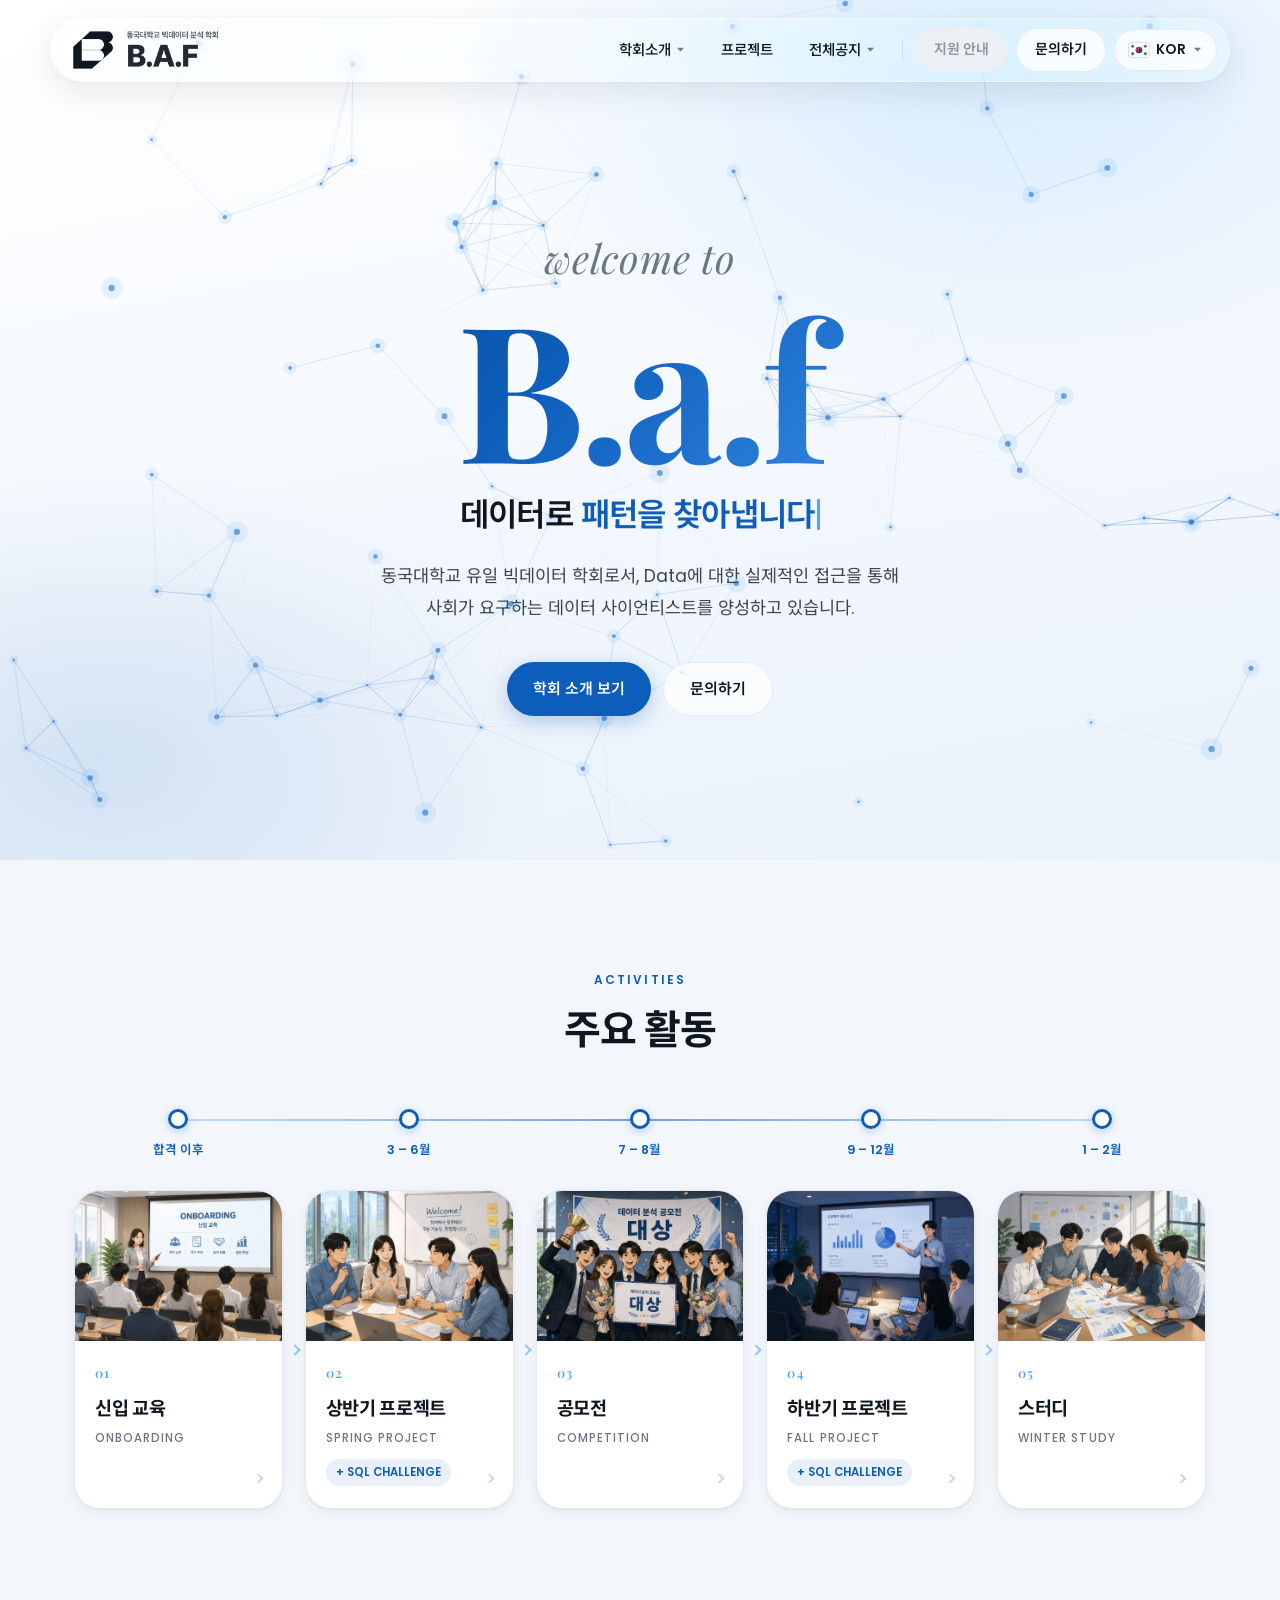
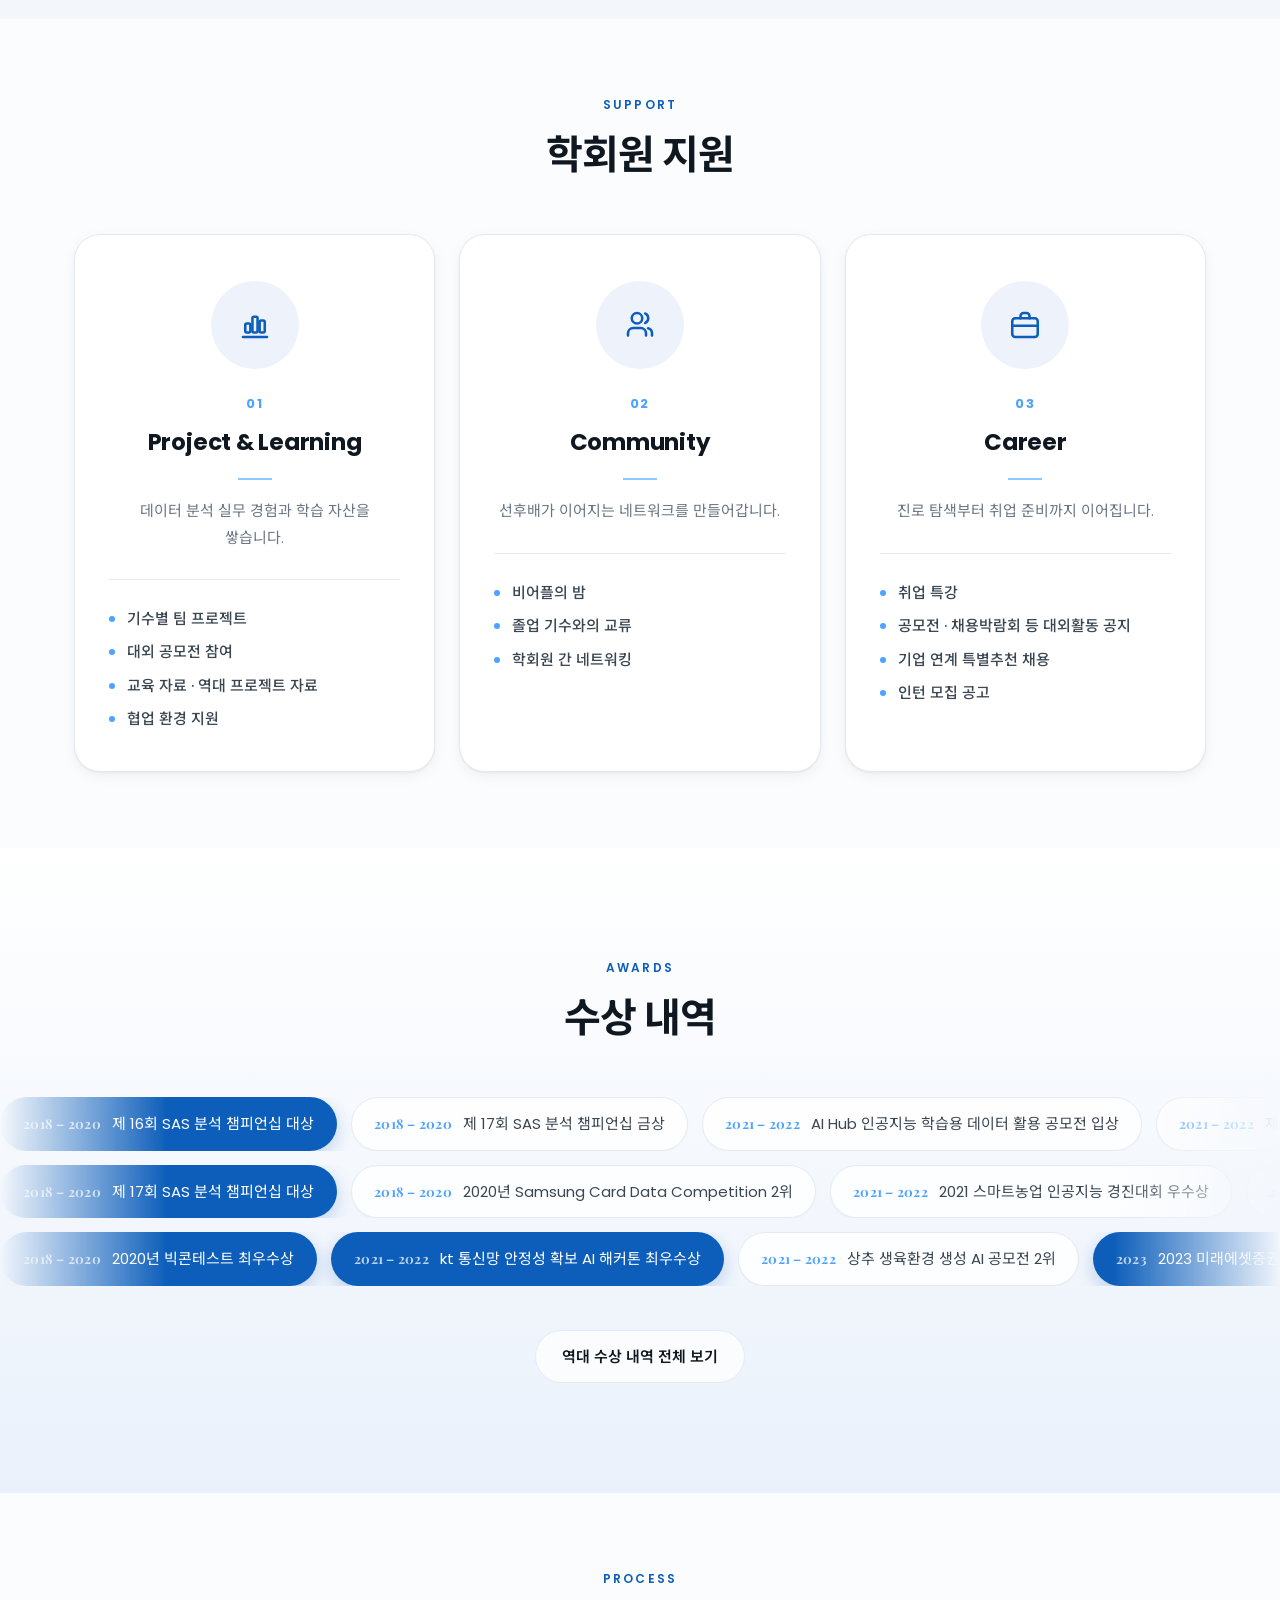
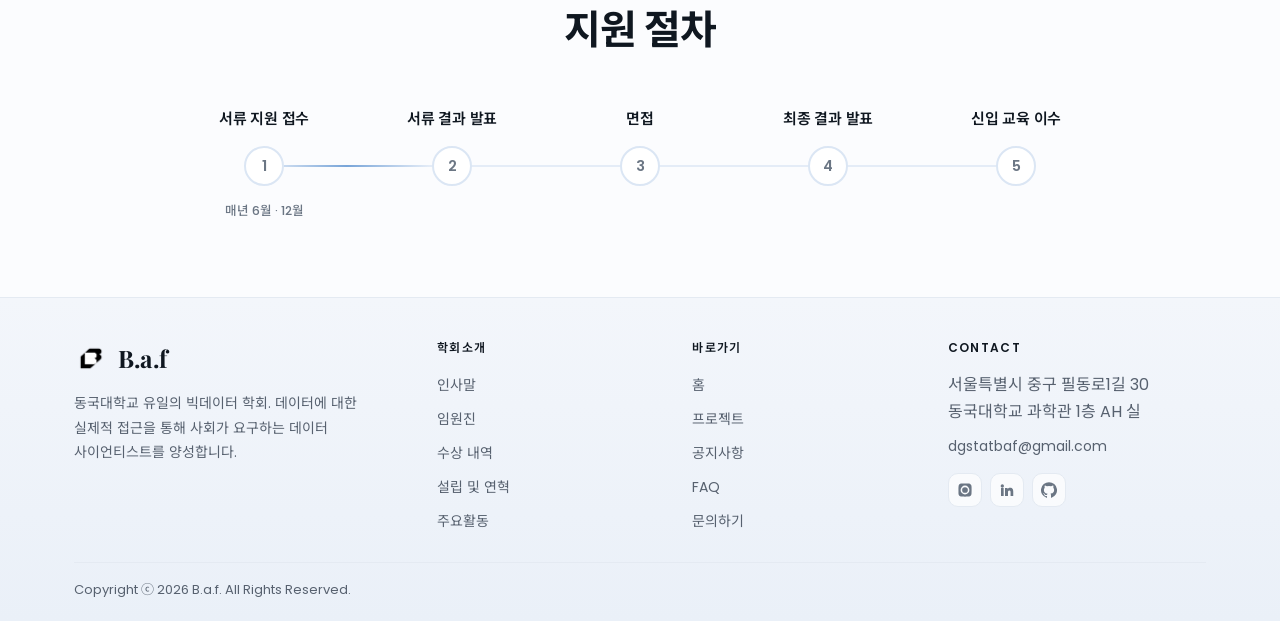
==== commit d12a6073: "fix: 사이트 전체 점검 — 모바일 서브탭·프로젝트 배지 줄바꿈, 공지 링크, 관리자 중복 요청 수정, 지원·자료 링크 주소 검사 추가" ====
--- a/index.html
+++ b/index.html
@@ -25,7 +25,7 @@
 <link rel="preconnect" href="https://fonts.googleapis.com">
 <link rel="preconnect" href="https://fonts.gstatic.com" crossorigin>
 <link href="https://fonts.googleapis.com/css2?family=Noto+Sans+KR:wght@300;400;500;600;700&family=Playfair+Display:ital,wght@0,400;0,600;0,700;1,400&family=Poppins:wght@300;400;500;600;700&display=swap" rel="stylesheet">
-<link rel="stylesheet" href="style.css?v=16">
+<link rel="stylesheet" href="style.css?v=17">
 <!-- 영어 사용자는 번역이 끝날 때까지 본문을 숨긴다 (i18n.js 가 해제, 실패해도 3초 뒤 표시) -->
 <script>try{if(localStorage.getItem('baf-lang')==='eng'){var h=document.documentElement;h.classList.add('i18n-wait');setTimeout(function(){h.classList.remove('i18n-wait')},3000)}}catch(e){}</script>
 <!-- Google Analytics (GA4) -->
@@ -352,8 +352,8 @@
   </div>
 </footer>
 
-<script src="i18n.js?v=3"></script>
+<script src="i18n.js?v=4"></script>
 <script src="supabase-config.js?v=2"></script>
-<script src="script.js?v=16"></script>
+<script src="script.js?v=17"></script>
 </body>
 </html>
--- a/style.css
+++ b/style.css
@@ -805,8 +805,10 @@
 
 @media (max-width:620px){
   /* 휴대폰: 윗줄 왼쪽에 분류, 오른쪽에 학기·도메인 / 아랫줄에 제목 */
-  .mat-item summary{flex-wrap:wrap;gap:8px 10px;padding:16px 44px 16px 18px;position:relative}
+  .mat-item summary{flex-wrap:wrap;gap:8px;padding:16px 44px 16px 18px;position:relative}
   .mat-item summary > .row-badge{margin-right:auto}
+  /* 학기·도메인 배지는 글자 폭만큼만 — 폭 360px 휴대폰에서도 분류 배지와 한 줄에 놓이게 (넓히면 둘째 줄로 밀린다) */
+  .mat-meta .row-badge{min-width:0;padding:5px 9px}
   /* 펼침 화살표는 줄바꿈에 끼지 않게 오른쪽 위에 고정한다 */
   .mat-item summary::after{position:absolute;right:20px;top:25px}
   html[lang="en"] .mat-item .row-badge{min-width:0}
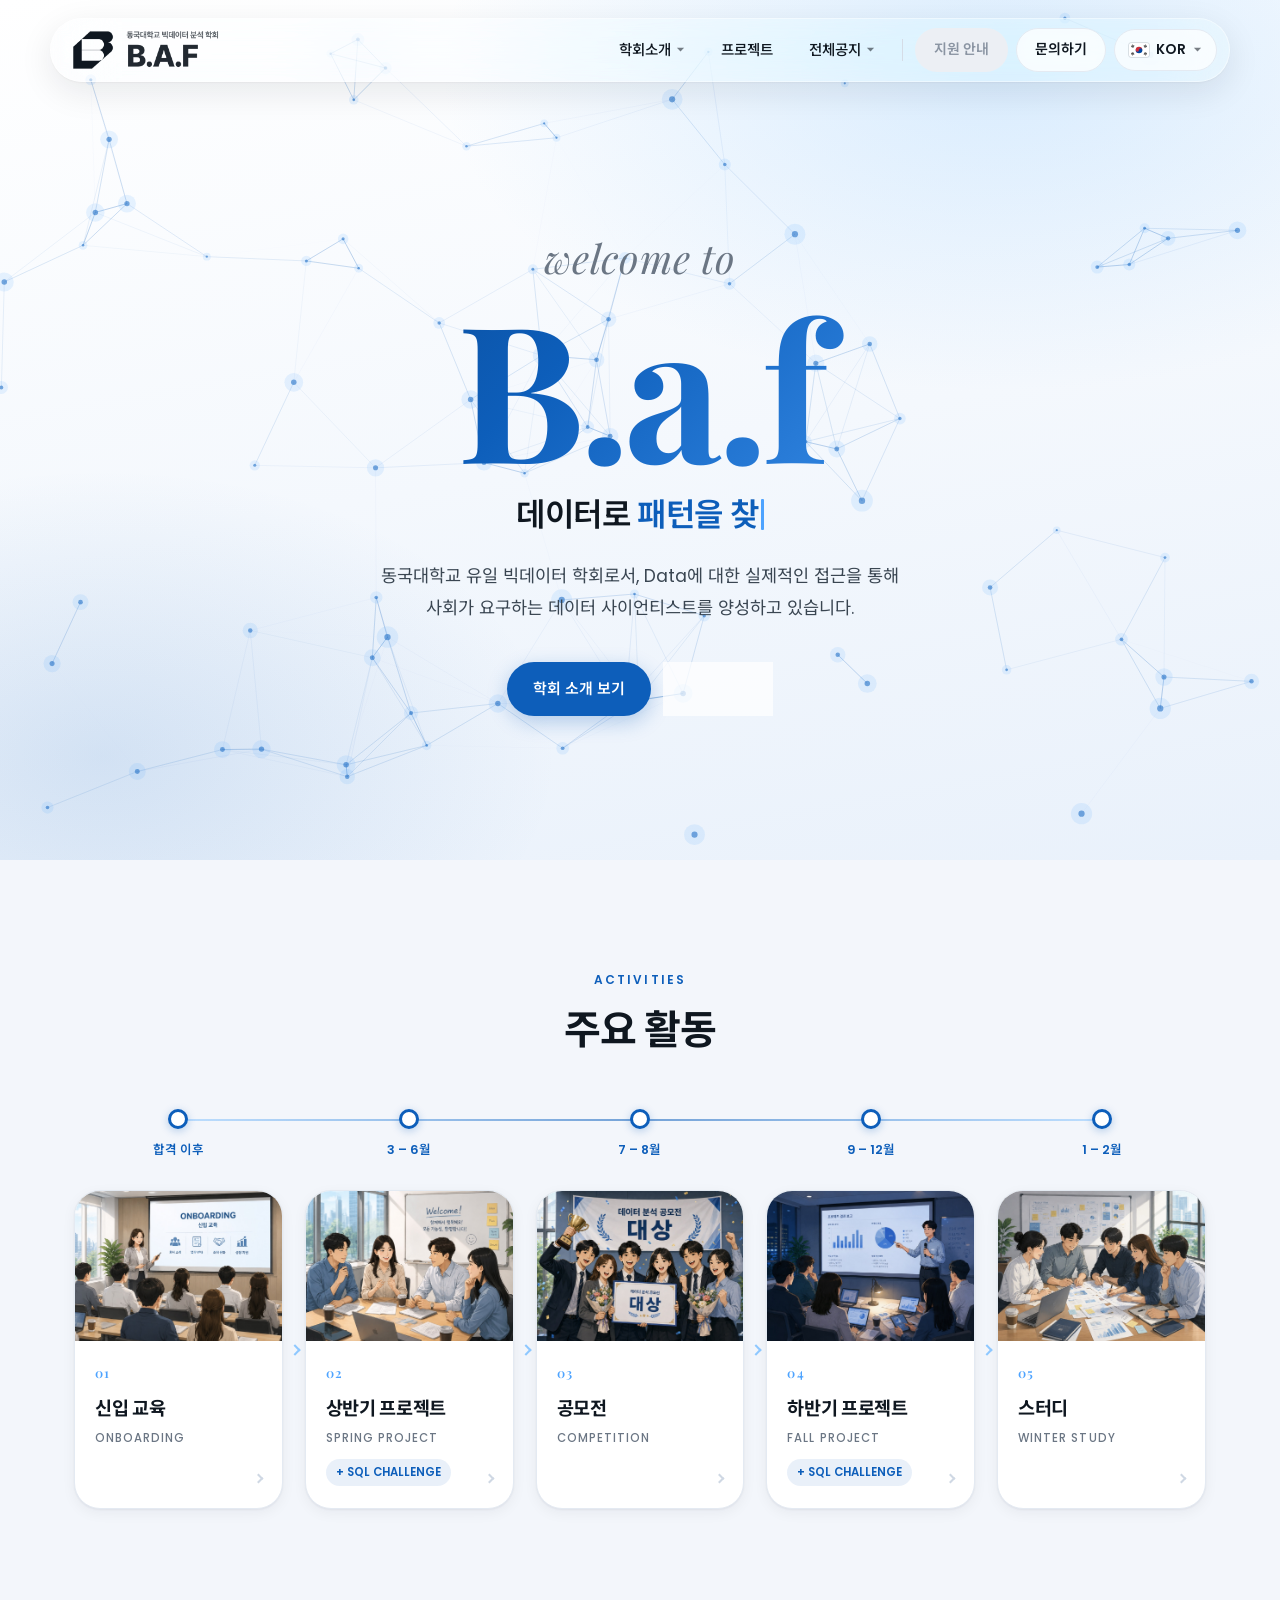
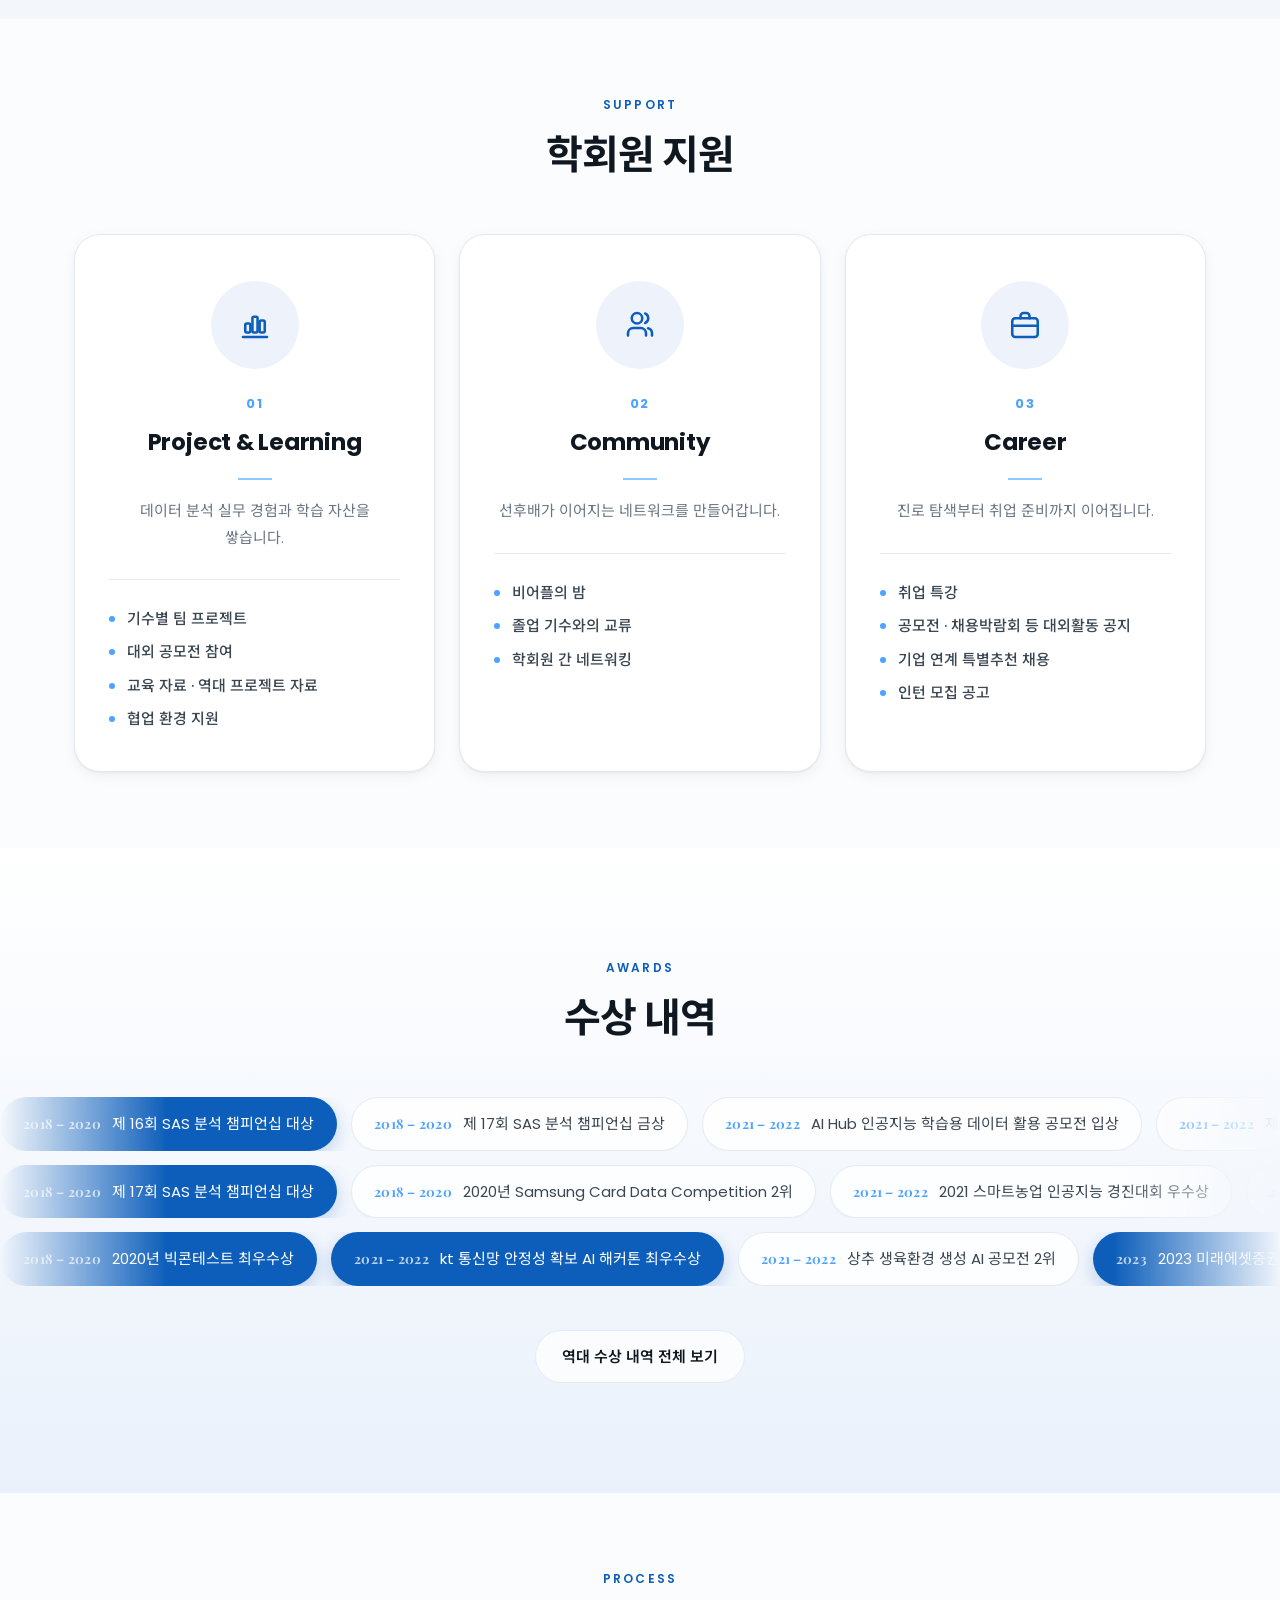
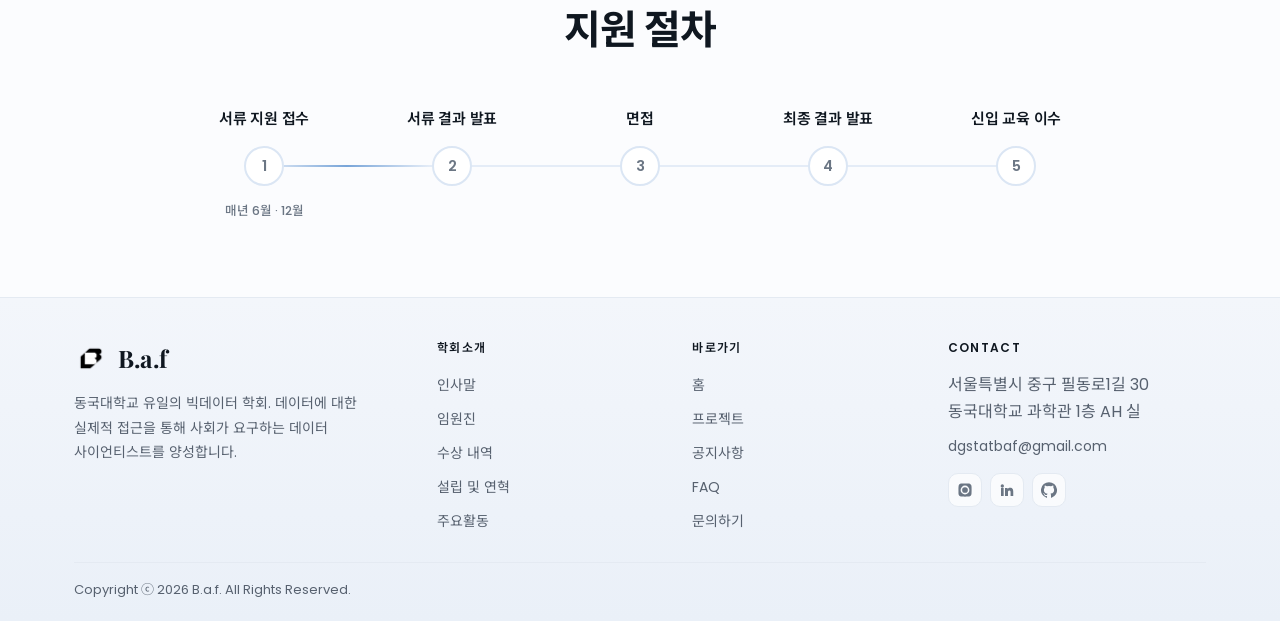
==== commit 6fe54d2c: "프로젝트 페이지 안내문 폭 조정 (문장이 어색하게 줄바꿈되던 문제), style.css v18" ====
--- a/index.html
+++ b/index.html
@@ -25,7 +25,7 @@
 <link rel="preconnect" href="https://fonts.googleapis.com">
 <link rel="preconnect" href="https://fonts.gstatic.com" crossorigin>
 <link href="https://fonts.googleapis.com/css2?family=Noto+Sans+KR:wght@300;400;500;600;700&family=Playfair+Display:ital,wght@0,400;0,600;0,700;1,400&family=Poppins:wght@300;400;500;600;700&display=swap" rel="stylesheet">
-<link rel="stylesheet" href="style.css?v=17">
+<link rel="stylesheet" href="style.css?v=18">
 <!-- 영어 사용자는 번역이 끝날 때까지 본문을 숨긴다 (i18n.js 가 해제, 실패해도 3초 뒤 표시) -->
 <script>try{if(localStorage.getItem('baf-lang')==='eng'){var h=document.documentElement;h.classList.add('i18n-wait');setTimeout(function(){h.classList.remove('i18n-wait')},3000)}}catch(e){}</script>
 <!-- Google Analytics (GA4) -->
--- a/style.css
+++ b/style.css
@@ -325,7 +325,7 @@
   display:grid;grid-template-columns:auto 1fr;gap:88px;align-items:end;
 }
 .page-hero-note{
-  font-size:15.5px;line-height:1.85;color:var(--ink-2);max-width:46ch;padding-bottom:6px;
+  font-size:15.5px;line-height:1.85;color:var(--ink-2);max-width:40em;padding-bottom:6px;
 }
 .page-hero-note strong{font-weight:700;color:var(--ink)}
 
